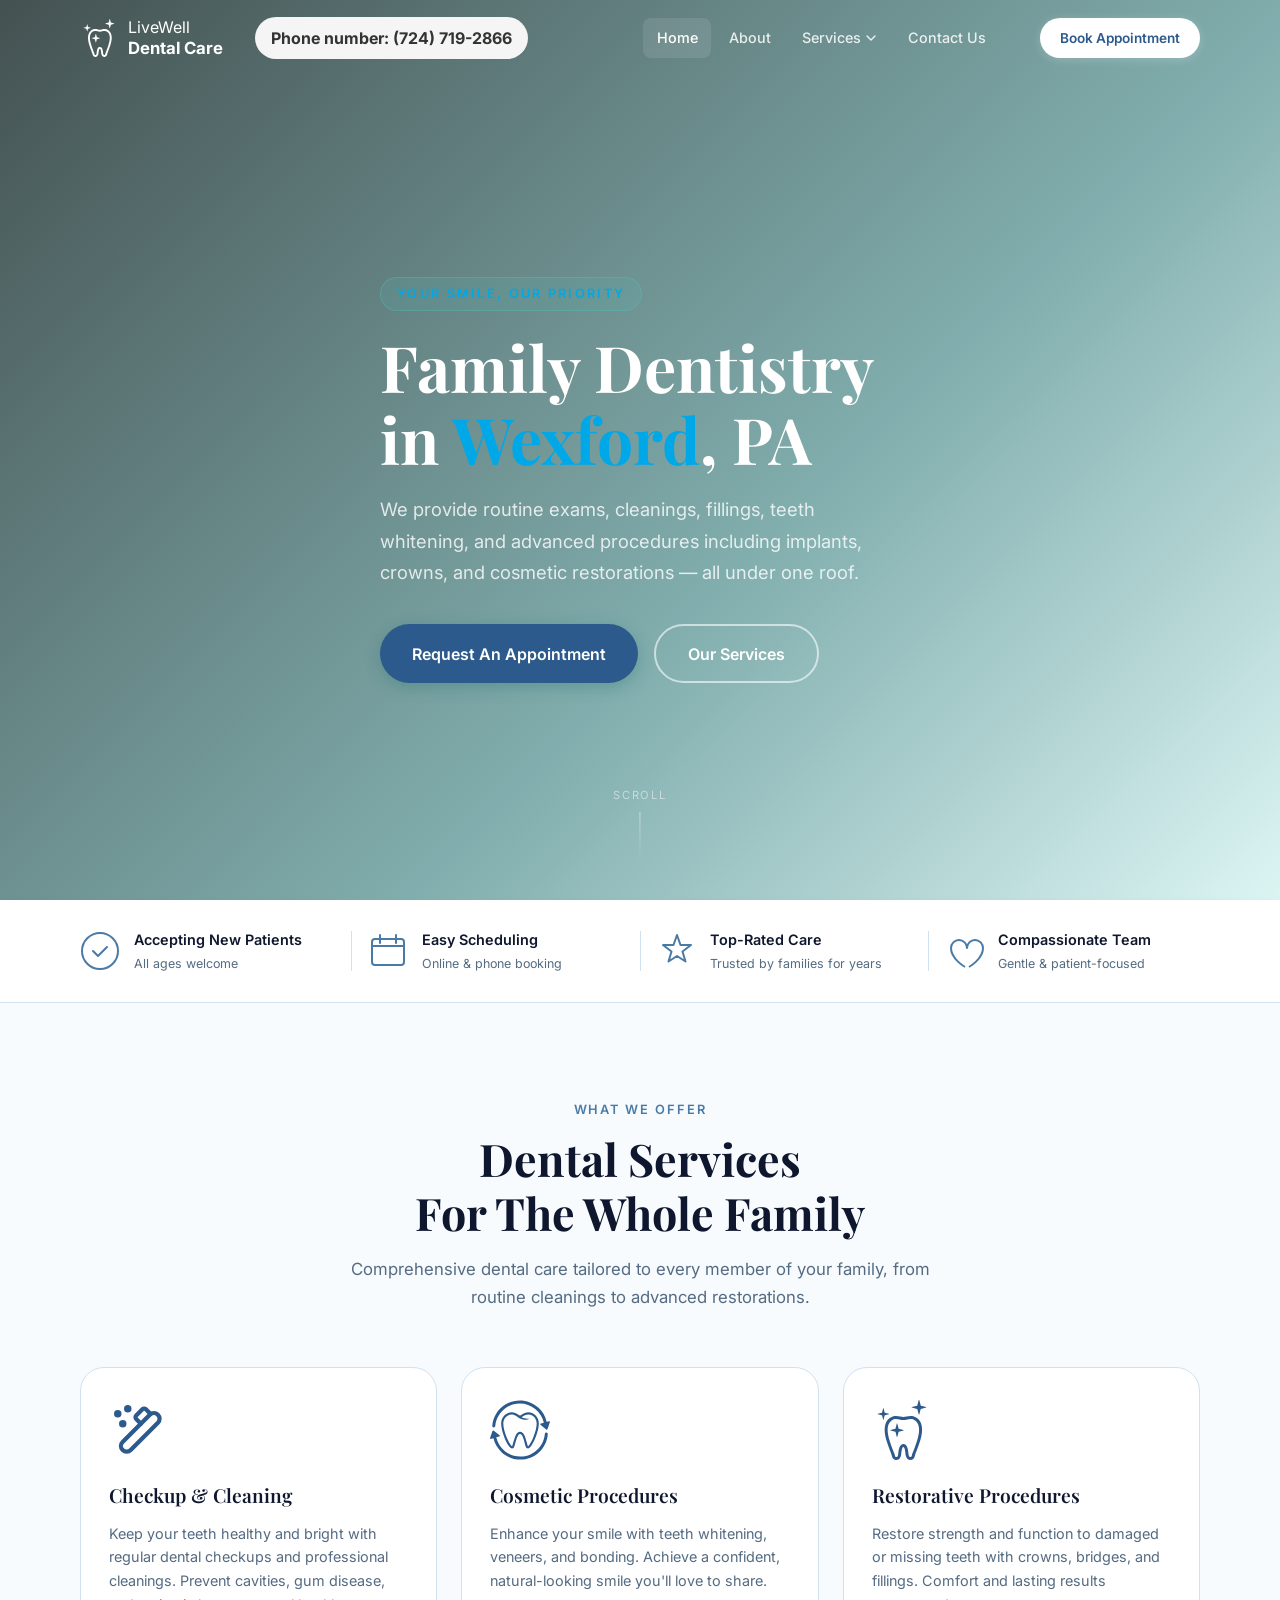
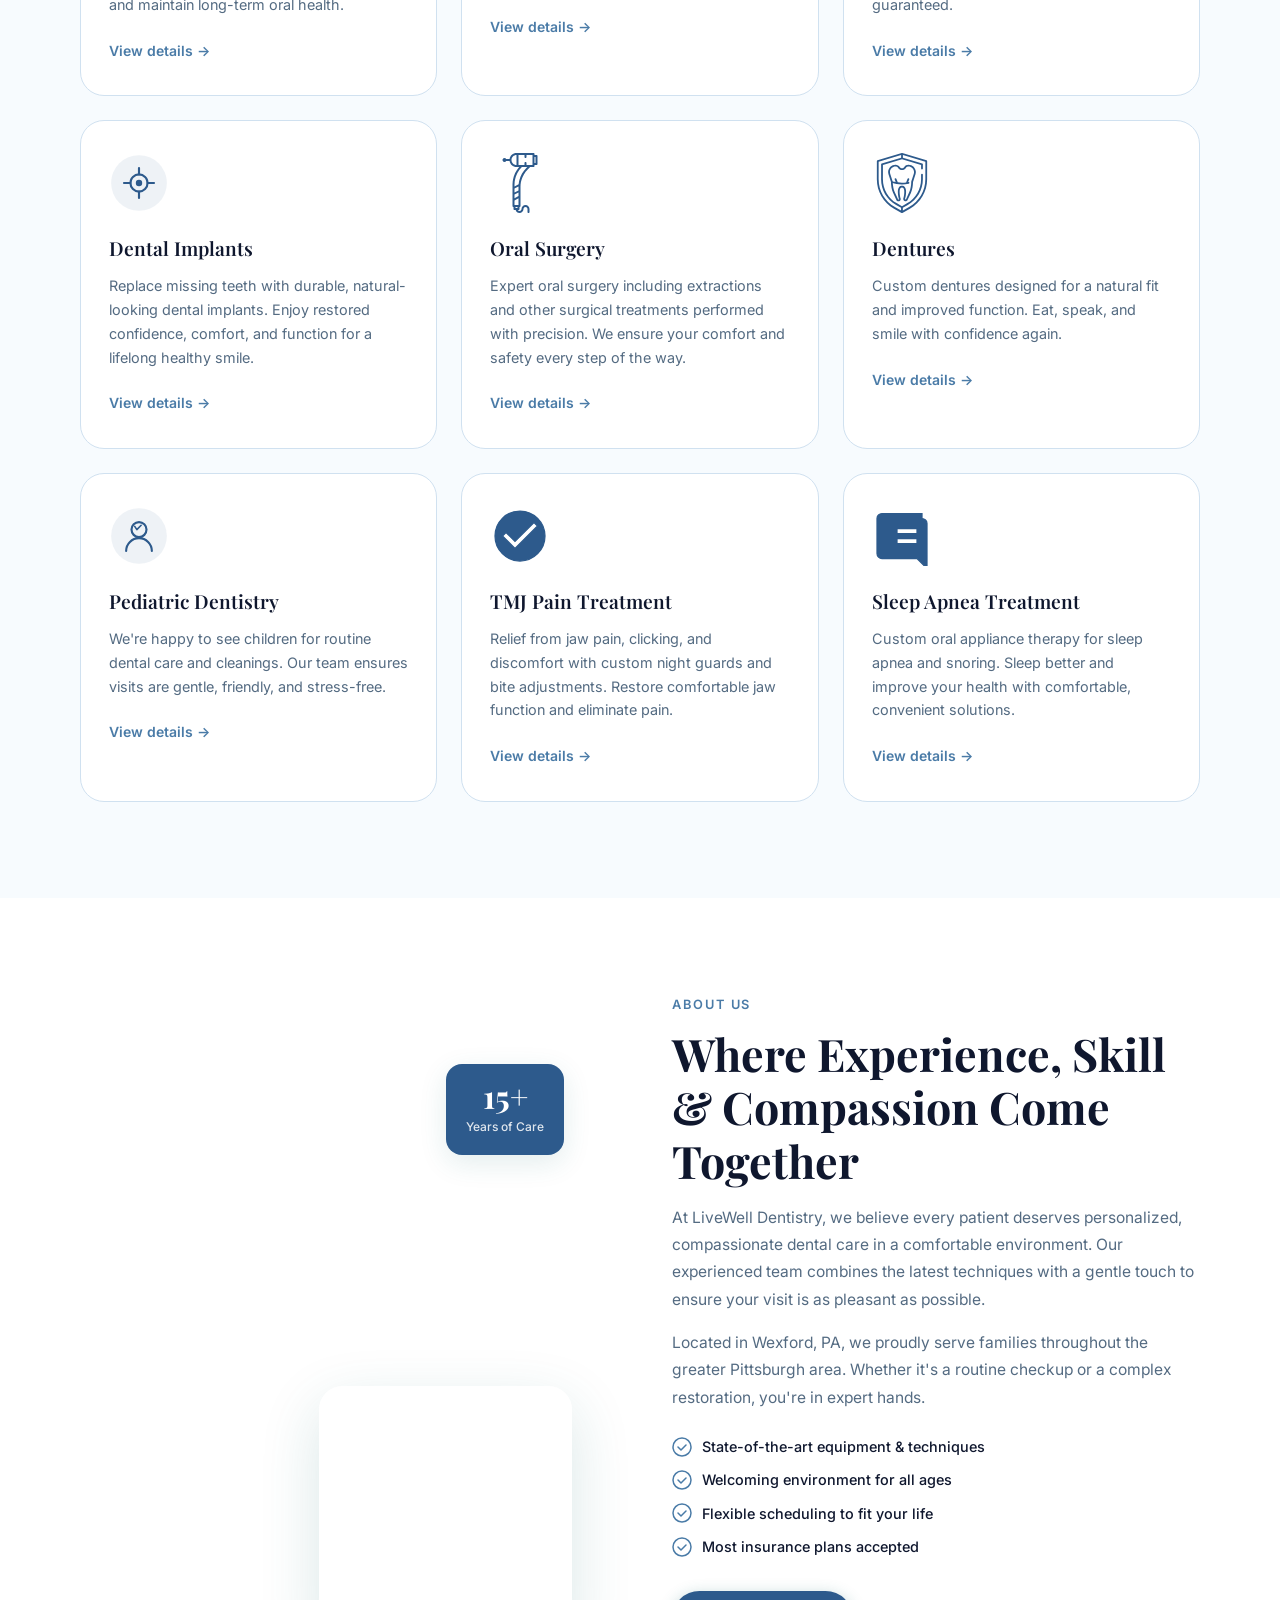
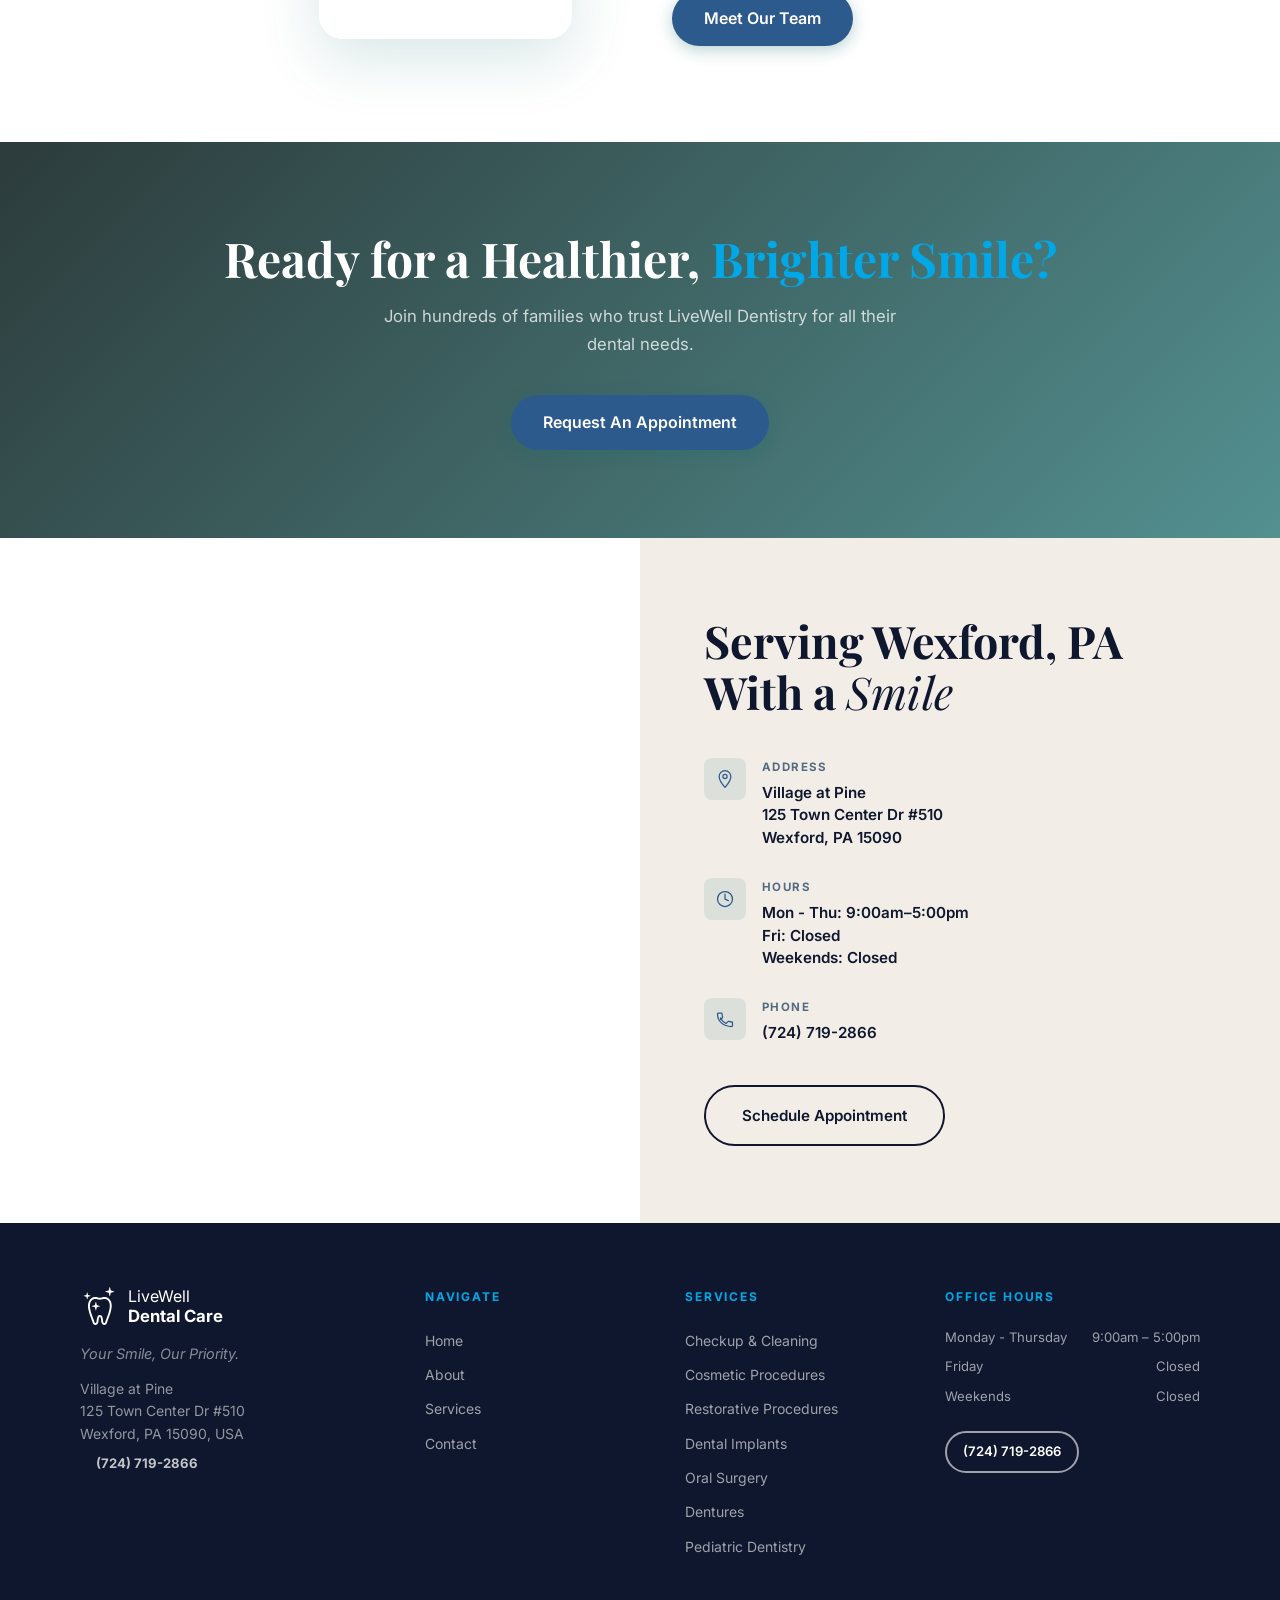
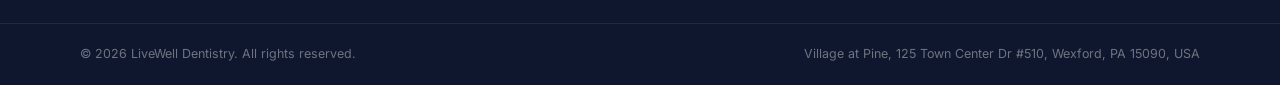
==== index.html @ 61b6f557 "scaffold" ====
<!DOCTYPE html>
<html lang="en">
<head>
  <meta charset="UTF-8" />
  <meta name="viewport" content="width=device-width, initial-scale=1.0" />
  <title>LiveWell Dentistry | Family Dentistry in Wexford, PA</title>
  <meta name="description" content="LiveWell Dentistry offers family dentistry in Wexford, PA. Routine exams, cosmetic, restorative, implants, oral surgery and more." />
  <link rel="preconnect" href="https://fonts.googleapis.com" />
  <link rel="preconnect" href="https://fonts.gstatic.com" crossorigin />
  <link href="https://fonts.googleapis.com/css2?family=Playfair+Display:wght@400;600;700&family=Inter:wght@300;400;500;600&display=swap" rel="stylesheet" />
  <link rel="stylesheet" href="styles.css" />
</head>
<body>

  <!-- ========== HEADER ========== -->
  <header class="header" id="header">
    <div class="container header__inner">
      <a href="#home" class="logo">
        <svg class="logo__icon" viewBox="0 0 512 512" xmlns="http://www.w3.org/2000/svg" aria-hidden="true">
          <g fill="currentColor">
            <path d="M386.504,156.575c-19.34-15.092-38.896-20.3-56.195-20.19c-13.232,0.017-25.064,2.706-35.536,5.081 c-10.48,2.436-19.632,4.481-27.221,4.448c-7.575,0.034-16.723-2.012-27.207-4.448c-10.472-2.376-22.304-5.064-35.532-5.081 c-17.303-0.11-36.86,5.09-56.199,20.198c-14.36,11.067-24.785,25.576-31.35,42.148c-6.591,16.588-9.483,35.188-9.491,55.193 c0.016,30.64,6.764,64.722,18.486,100.909c12.104,37.336,22.477,64.789,30.15,84.751c3.826,9.968,6.975,18.068,9.284,24.468 c2.312,6.358,3.75,11.11,4.228,13.756c1.886,10.23,6.612,18.93,13.354,24.966c6.718,6.037,15.329,9.241,23.94,9.225 c8.895,0.008,17.747-3.365,24.815-9.58c7.098-6.214,12.362-15.185,14.898-26.041c0.74-3.187,1.21-6.536,1.679-10.306 c0.802-6.561,1.513-14.323,2.528-22.304c1.484-11.93,3.86-24.409,7.398-32.45c1.712-4.034,3.669-6.781,5.132-8.049 c1.544-1.268,2.08-1.471,3.889-1.573c1.421,0.042,1.987,0.254,2.943,0.828c1.603,0.931,4.35,4.254,6.59,9.968 c3.45,8.464,5.682,21.095,7.111,32.983c0.736,5.952,1.311,11.752,1.886,16.96c0.604,5.25,1.15,9.782,2.109,13.942 c2.541,10.856,7.788,19.827,14.89,26.041c7.068,6.232,15.933,9.588,24.824,9.58c8.611,0.016,17.222-3.188,23.94-9.233 c6.747-6.028,11.46-14.728,13.355-24.958c0.481-2.647,1.918-7.398,4.227-13.756c6.954-19.294,21.298-53.274,39.433-109.219 c11.727-36.179,18.47-70.269,18.478-100.909c0-19.996-2.892-38.605-9.482-55.193C411.281,182.159,400.856,167.643,386.504,156.575z M384.598,346.97c-11.925,36.77-22.08,63.648-29.698,83.475c-3.813,9.925-6.984,18.076-9.465,24.941 c-2.474,6.899-4.292,12.437-5.298,17.722c-1.065,5.546-3.191,8.742-5.318,10.661c-2.156,1.919-4.456,2.698-6.916,2.732 c-2.541-0.018-5.302-0.905-8.003-3.247c-2.672-2.359-5.351-6.291-6.878-12.716c-0.342-1.437-0.786-4.194-1.197-7.567 c-0.727-5.952-1.458-13.908-2.54-22.43c-1.687-12.852-3.996-26.972-9.271-39.332c-2.693-6.172-6.181-12.091-11.528-16.927 c-5.259-4.844-12.886-8.184-20.935-8.083c-6.092-0.034-12.052,1.81-16.791,4.913c-8.357,5.53-13.012,13.604-16.394,21.873 c-4.98,12.513-7.165,26.674-8.754,39.374c-0.786,6.333-1.37,12.268-1.927,17.24c-0.546,4.938-1.12,9.03-1.59,10.941 c-1.522,6.426-4.207,10.348-6.879,12.699c-2.713,2.359-5.461,3.246-8.002,3.246c-2.468-0.016-4.76-0.811-6.916-2.714 c-2.126-1.919-4.253-5.115-5.318-10.652c-1.006-5.294-2.824-10.831-5.297-17.73c-7.407-20.495-21.26-53.206-39.163-108.416 c-11.174-34.42-17.256-66.194-17.236-93.046c-0.012-17.544,2.566-32.94,7.682-45.767c5.136-12.842,12.657-23.192,23.242-31.392 c15.481-11.837,27.948-14.762,40.605-14.872c9.664-0.009,19.514,2.054,29.841,4.439c10.328,2.333,21.108,5.039,32.898,5.081 c11.796-0.042,22.575-2.748,32.902-5.081c10.336-2.384,20.186-4.448,29.854-4.439c12.644,0.11,25.107,3.044,40.6,14.872 c10.586,8.2,18.106,18.541,23.243,31.392c5.115,12.826,7.685,28.222,7.685,45.767C401.855,280.785,395.771,312.567,384.598,346.97z"/>
            <path d="M461.165,59.632l-43.593-11.55c-1.141-0.254-2.072-1.167-2.317-2.317L403.757,2.173 C403.452,0.905,402.328,0,401.018,0c-1.311,0-2.436,0.905-2.74,2.173l-11.49,43.592c-0.262,1.15-1.184,2.063-2.325,2.317 l-43.593,11.55c-1.276,0.254-2.181,1.386-2.181,2.697c0,1.311,0.905,2.443,2.181,2.688l43.593,11.558 c1.141,0.237,2.062,1.167,2.325,2.317l11.49,43.585c0.304,1.276,1.429,2.181,2.74,2.181c1.31,0,2.434-0.905,2.739-2.181 l11.498-43.585c0.245-1.15,1.176-2.08,2.317-2.317l43.593-11.558c1.277-0.245,2.182-1.378,2.182-2.688 C463.346,61.018,462.442,59.886,461.165,59.632z"/>
            <path d="M268.72,255.75l-39.809-10.551c-1.044-0.228-1.89-1.066-2.114-2.114l-10.501-39.805 c-0.279-1.158-1.306-1.987-2.502-1.987c-1.197,0-2.224,0.829-2.503,1.987l-10.492,39.805c-0.236,1.048-1.078,1.886-2.122,2.114 l-39.81,10.551c-1.166,0.229-1.99,1.268-1.99,2.461c0,1.201,0.824,2.232,1.99,2.46l39.81,10.551 c1.044,0.22,1.886,1.066,2.122,2.114l10.492,39.805c0.279,1.167,1.306,1.987,2.503,1.987c1.196,0,2.223-0.82,2.502-1.987 l10.501-39.805c0.224-1.048,1.07-1.894,2.114-2.114l39.809-10.551c1.167-0.228,1.991-1.26,1.991-2.46 C270.711,257.018,269.887,255.979,268.72,255.75z"/>
            <path d="M109.731,130.72l33.756-8.945c0.989-0.195,1.686-1.065,1.686-2.088c0-1.006-0.698-1.894-1.686-2.088 l-33.756-8.945c-0.883-0.195-1.602-0.905-1.792-1.792l-8.903-33.752c-0.236-0.981-1.107-1.682-2.122-1.682 c-1.014,0-1.886,0.701-2.122,1.682l-8.895,33.752c-0.203,0.888-0.917,1.598-1.801,1.792l-33.756,8.945 c-0.99,0.194-1.686,1.082-1.686,2.088c0,1.024,0.697,1.894,1.686,2.088l33.756,8.945c0.884,0.186,1.598,0.905,1.801,1.792 l8.895,33.752c0.236,0.989,1.108,1.682,2.122,1.682c1.015,0,1.886-0.694,2.122-1.682l8.903-33.752 C108.129,131.625,108.848,130.906,109.731,130.72z"/>
          </g>
        </svg>
        <span class="logo__text">LiveWell <strong>Dental Care</strong></span>
      </a>
      <!-- phone number with a baxckground that changes depending on where u are in the scroll(header vs the rest of the body)-->
      <a href="tel:+17247192866" class="header__phone" style="display: flex; align-items: center; justify-content: center; background-color: #f5f5f5; padding: 0.5rem 1rem; border-radius: 4rem; text-decoration: none; color: #333; font-weight: bold; transition: background-color 0.3s ease;">
        <span class="header__phone-text">Phone number: (724) <wbr />719-2866</span>
      </a>
      <nav class="nav" id="nav" aria-label="Main navigation">
        <ul class="nav__list">
          <li><a href="#home" class="nav__link active">Home</a></li>
          <li><a href="#about" class="nav__link">About</a></li>
          <li class="nav__item--dropdown">
            <a href="#services" class="nav__link">Services
              <svg width="12" height="12" viewBox="0 0 12 12" fill="none" aria-hidden="true"><path d="M2 4l4 4 4-4" stroke="currentColor" stroke-width="1.5" stroke-linecap="round" stroke-linejoin="round"/></svg>
            </a>
            <ul class="nav__dropdown">
              <li><a href="./services/checkup-and-cleaning.html">Checkup &amp; Cleaning</a></li>
              <li><a href="./services/cosmetic-dentistry.html">Cosmetic Procedures</a></li>
              <li><a href="./services/restorative-dentistry.html">Restorative Procedures</a></li>
              <li><a href="./services/dental-implants.html">Dental Implants</a></li>
              <li><a href="./services/oral-surgery.html">Oral Surgery</a></li>
              <li><a href="./services/dentures.html">Dentures</a></li>
              <li><a href="./services/pediatric-dentistry.html">Pediatric Dentistry</a></li>
              <li><a href="./services/tmj-pain.html">TMJ Pain</a></li>
              <li><a href="./services/sleep-apnea.html">Sleep Apnea</a></li>
            </ul>
          </li>
          <li><a href="#contact" class="nav__link">Contact Us</a></li>
        </ul>
      </nav>

      <a href="https://appt.link/livewell-dental-care/livewell-dental-care" target="_blank" rel="noopener noreferrer" class="btn btn--primary btn--sm header__cta">Book Appointment</a>

      <button class="hamburger" id="hamburger" aria-label="Toggle menu" aria-expanded="false">
        <span></span><span></span><span></span>
      </button>
    </div>
  </header>

  <!-- ========== HERO ========== -->
  <section class="hero" id="home">
    <div class="hero__bg"></div>
    <div class="hero__overlay"></div>
    <div class="container hero__content">
      <p class="hero__eyebrow reveal" data-delay="0">Your Smile, Our Priority</p>
      <h1 class="hero__heading reveal" data-delay="100">
        Family Dentistry<br />in <span class="text-accent">Wexford</span>, PA
      </h1>
      <p class="hero__subtext reveal" data-delay="200">
        We provide routine exams, cleanings, fillings, teeth whitening, and advanced
        procedures including implants, crowns, and cosmetic restorations — all under one roof.
      </p>
      <div class="hero__actions reveal" data-delay="300">
        <a href="https://appt.link/livewell-dental-care/livewell-dental-care" target="_blank" rel="noopener noreferrer" class="btn btn--primary btn--lg">Request An Appointment</a>
        <a href="#services" class="btn btn--outline-light btn--lg">Our Services</a>
      </div>
    </div>
    <div class="hero__scroll">
      <span>Scroll</span>
      <div class="hero__scroll-line"></div>
    </div>
  </section>

  <!-- ========== TRUST BAR ========== -->
  <section class="trust-bar">
    <div class="container trust-bar__inner">
      <div class="trust-bar__item reveal">
        <svg class="trust-bar__icon" viewBox="0 0 40 40" fill="none" aria-hidden="true">
          <circle cx="20" cy="20" r="18" stroke="currentColor" stroke-width="2"/>
          <path d="M13 20l5 5 9-9" stroke="currentColor" stroke-width="2" stroke-linecap="round" stroke-linejoin="round"/>
        </svg>
        <div>
          <strong>Accepting New Patients</strong>
          <span>All ages welcome</span>
        </div>
      </div>
      <div class="trust-bar__divider"></div>
      <div class="trust-bar__item reveal" data-delay="100">
        <svg class="trust-bar__icon" viewBox="0 0 40 40" fill="none" aria-hidden="true">
          <rect x="4" y="8" width="32" height="26" rx="3" stroke="currentColor" stroke-width="2"/>
          <path d="M4 15h32" stroke="currentColor" stroke-width="2"/>
          <path d="M12 4v8M28 4v8" stroke="currentColor" stroke-width="2" stroke-linecap="round"/>
        </svg>
        <div>
          <strong>Easy Scheduling</strong>
          <span>Online &amp; phone booking</span>
        </div>
      </div>
      <div class="trust-bar__divider"></div>
      <div class="trust-bar__item reveal" data-delay="200">
        <svg class="trust-bar__icon" viewBox="0 0 40 40" fill="none" aria-hidden="true">
          <path d="M20 4l3.5 10H34l-8.5 6.5 3 10L20 25l-8.5 5.5 3-10L6 14h10.5z" stroke="currentColor" stroke-width="2" stroke-linejoin="round"/>
        </svg>
        <div>
          <strong>Top-Rated Care</strong>
          <span>Trusted by families for years</span>
        </div>
      </div>
      <div class="trust-bar__divider"></div>
      <div class="trust-bar__item reveal" data-delay="300">
        <svg class="trust-bar__icon" viewBox="0 0 40 40" fill="none" aria-hidden="true">
          <path d="M20 36S6 28 6 17a8 8 0 0116 0 8 8 0 0116 0c0 11-14 19-14 19" stroke="currentColor" stroke-width="2" stroke-linejoin="round"/>
        </svg>
        <div>
          <strong>Compassionate Team</strong>
          <span>Gentle &amp; patient-focused</span>
        </div>
      </div>
    </div>
  </section>

  <!-- ========== SERVICES ========== -->
  <section class="services" id="services">
    <div class="container">
      <div class="section-header reveal">
        <p class="section-eyebrow">What We Offer</p>
        <h2 class="section-title">Dental Services<br />For The Whole Family</h2>
        <p class="section-subtitle">Comprehensive dental care tailored to every member of your family, from routine cleanings to advanced restorations.</p>
      </div>

      <div class="services__grid">

        <div class="service-card reveal" data-delay="0">
          <div class="service-card__icon-wrap">
            <svg viewBox="0 0 24 24" fill="none" xmlns="http://www.w3.org/2000/svg" aria-hidden="true"><path d="M8.68379 20.0242L19.5603 9.14767C20.4538 8.25417 20.4538 6.80554 19.5603 5.91205C18.6668 5.01855 17.2182 5.01855 16.3247 5.91205L5.44817 16.7886C4.55468 17.6821 4.55468 19.1307 5.44817 20.0242C6.34166 20.9177 7.7903 20.9177 8.68379 20.0242Z" stroke="currentColor" stroke-width="1.7" stroke-linecap="round"></path> <path d="M16.6483 5.5885L14.7669 3.70711C14.3764 3.31658 13.7432 3.31658 13.3527 3.70711L10.8842 6.17564C10.4937 6.56616 10.4937 7.19933 10.8842 7.58985L12.7656 9.47124" stroke="currentColor" stroke-width="1.7" stroke-linecap="round"></path> <circle cx="3.5" cy="5.5" r="1.5" fill="currentColor"></circle> <circle cx="5.5" cy="9.5" r="1.5" fill="currentColor"></circle> <circle cx="7.5" cy="3.5" r="1.5" fill="currentColor"></circle> </svg>
          </div>
          <h3 class="service-card__title">Checkup &amp; Cleaning</h3>
          <p class="service-card__text">Keep your teeth healthy and bright with regular dental checkups and professional cleanings. Prevent cavities, gum disease, and maintain long-term oral health.</p>
          <a href="./services/checkup-and-cleaning.html" class="service-card__link">View details →</a>
        </div>

        <div class="service-card reveal" data-delay="80">
          <div class="service-card__icon-wrap">
            <svg fill="currentColor" version="1.1" xmlns="http://www.w3.org/2000/svg" viewBox="0 0 403.647 403.647" aria-hidden="true"><g> <g> <path d="M124.149,306.024c9.399,13.524,17.334,19.823,24.969,19.823c2.879,0,9.97-1.094,13.638-11.241 c3.023-8.362,5.729-17.91,8.592-28.019c6.969-24.6,16.515-58.291,29.998-58.291h0.957c5.804,0,11.184,5.359,16.446,16.385 c5.529,11.578,9.77,27.111,13.87,42.135c2.742,10.044,5.332,19.531,8.265,27.757c3.599,10.101,10.627,11.194,13.486,11.196 c7.606,0,15.537-6.395,24.954-20.122c7.482-10.905,15.357-25.708,22.777-42.808c16.646-38.359,26.584-77.285,26.584-104.125 c0-19.684-6.971-38.33-19.631-52.505c-13.352-14.946-31.728-23.178-51.744-23.178c-15.719,0-32.351,9.175-44.498,15.876 c-3.248,1.793-9.15,5.05-10.985,5.578c-1.851-0.534-7.712-3.777-10.94-5.564c-12.121-6.706-28.719-15.89-44.549-15.89 c-20.017,0-38.393,8.232-51.743,23.178c-12.661,14.175-19.634,32.822-19.634,52.505c0,27.63,9.888,66.849,26.451,104.91 C108.791,280.576,116.653,295.237,124.149,306.024z M146.338,97.6c9.202,0,21.379,4.246,32.571,11.358 c1.614,1.026,3.964,2.833,6.237,4.581c0.918,0.705,1.822,1.4,2.667,2.036c2.756,2.064,6.479,4.762,10.846,7.33 c2.31,1.365,4.414,2.576,6.778,3.579c9.515,4.04,19.603,6.087,29.981,6.087c10.612,0,15.996-1.187,18.013-1.667 c3.782-0.902,12.638-3.308,12.465-4.616c-0.153-1.155-9.903-0.581-13.196-0.866c-3.82-0.332-15.516-1.051-29.567-4.772 c-4.219-1.118-9.933-3.373-10.19-4.619c-0.195-0.941,3.885-3.556,6.989-5.46c10.873-6.671,25.408-12.97,37.378-12.97 c35.56,0,56.81,31.074,56.81,61.116c0,24.573-9.726,62.249-25.38,98.327c-6.959,16.034-14.567,30.37-21.427,40.365 c-6.63,9.663-10.519,13.98-12.212,13.458c-0.32-0.099-0.744-0.554-0.919-1.046c-2.734-7.67-4.826-17.008-7.51-26.84 c-4.271-15.641-8.686-31.812-14.777-44.574c-7.928-16.604-17.608-24.675-29.592-24.675h-0.957 c-11.576,0-21.045,8.008-28.948,24.481c-6.066,12.643-10.638,28.781-15.079,44.455c-2.786,9.836-4.879,19.043-7.72,26.902 c-0.203,0.561-0.771,1.307-1.126,1.421c-1.676,0.536-5.612-3.569-12.361-13.278c-6.862-9.875-14.441-24.045-21.342-39.899 c-15.569-35.777-25.241-73.748-25.241-99.097C89.528,128.673,110.778,97.6,146.338,97.6z"></path> <path d="M397.808,142.451c0,0-11.247,3.112-14.979,4.207c-1.688,0.495-1.813-0.472-1.813-0.472 c-8.279-36.051-26.914-68.029-54.498-93.572C292.13,20.772,247.367,3.236,200.473,3.236c-46.972,0-91.79,17.587-126.199,49.521 C40.052,84.518,19.179,127.55,15.5,173.929c-0.437,5.506,3.672,10.323,9.178,10.76c0.269,0.021,0.537,0.032,0.802,0.032 c5.164,0,9.542-3.973,9.958-9.209c6.774-85.388,79.267-152.275,165.036-152.275c77.828,0,144.605,54.257,161.324,128.329 c0,0,0.354,0.88-0.401,1.112c-5.027,1.548-20.255,5.688-20.255,5.688c-4.48,1.258-5.213,4.715-1.628,7.681l38.234,31.643 c3.586,2.966,7.76,1.794,9.275-2.605l16.172-46.92C404.712,143.764,402.288,141.194,397.808,142.451z"></path> <path d="M379.694,218.959c-5.513-0.44-10.322,3.672-10.76,9.178c-6.774,85.389-79.267,152.274-165.035,152.274 c-77.855,0-144.633-54.208-161.321-128.317c0,0-0.23-1.024,0.54-1.246c5.72-1.647,19.389-5.444,19.389-5.444 c4.481-1.258,5.213-4.715,1.628-7.683L25.9,206.08c-3.585-2.967-7.758-1.795-9.275,2.604l-16.173,46.92 c-1.517,4.397,0.909,6.969,5.388,5.711c0,0,10.842-3.06,16.504-4.634c0.689-0.192,0.99,1.078,0.99,1.078 c8.269,36.082,26.917,67.713,54.521,93.274c34.388,31.841,79.15,49.377,126.043,49.377c46.972,0,91.79-17.586,126.198-49.52 c34.223-31.761,55.095-74.793,58.773-121.173C389.309,224.213,385.199,219.396,379.694,218.959z"></path> </g> </g></svg>
          </div>
          <h3 class="service-card__title">Cosmetic Procedures</h3>
          <p class="service-card__text">Enhance your smile with teeth whitening, veneers, and bonding. Achieve a confident, natural-looking smile you'll love to share.</p>
          <a href="./services/cosmetic-dentistry.html" class="service-card__link">View details →</a>
        </div>

        <div class="service-card reveal" data-delay="160">
          <div class="service-card__icon-wrap">
            <svg version="1.1" xmlns="http://www.w3.org/2000/svg" viewBox="0 0 512 512" aria-hidden="true" style="fill: currentColor;"><g> <path d="M386.504,156.575c-19.34-15.092-38.896-20.3-56.195-20.19c-13.232,0.017-25.064,2.706-35.536,5.081 c-10.48,2.436-19.632,4.481-27.221,4.448c-7.575,0.034-16.723-2.012-27.207-4.448c-10.472-2.376-22.304-5.064-35.532-5.081 c-17.303-0.11-36.86,5.09-56.199,20.198c-14.36,11.067-24.785,25.576-31.35,42.148c-6.591,16.588-9.483,35.188-9.491,55.193 c0.016,30.64,6.764,64.722,18.486,100.909c12.104,37.336,22.477,64.789,30.15,84.751c3.826,9.968,6.975,18.068,9.284,24.468 c2.312,6.358,3.75,11.11,4.228,13.756c1.886,10.23,6.612,18.93,13.354,24.966c6.718,6.037,15.329,9.241,23.94,9.225 c8.895,0.008,17.747-3.365,24.815-9.58c7.098-6.214,12.362-15.185,14.898-26.041c0.74-3.187,1.21-6.536,1.679-10.306 c0.802-6.561,1.513-14.323,2.528-22.304c1.484-11.93,3.86-24.409,7.398-32.45c1.712-4.034,3.669-6.781,5.132-8.049 c1.544-1.268,2.08-1.471,3.889-1.573c1.421,0.042,1.987,0.254,2.943,0.828c1.603,0.931,4.35,4.254,6.59,9.968 c3.45,8.464,5.682,21.095,7.111,32.983c0.736,5.952,1.311,11.752,1.886,16.96c0.604,5.25,1.15,9.782,2.109,13.942 c2.541,10.856,7.788,19.827,14.89,26.041c7.068,6.232,15.933,9.588,24.824,9.58c8.611,0.016,17.222-3.188,23.94-9.233 c6.747-6.028,11.46-14.728,13.355-24.958c0.481-2.647,1.918-7.398,4.227-13.756c6.954-19.294,21.298-53.274,39.433-109.219 c11.727-36.179,18.47-70.269,18.478-100.909c0-19.996-2.892-38.605-9.482-55.193C411.281,182.159,400.856,167.643,386.504,156.575z M384.598,346.97c-11.925,36.77-22.08,63.648-29.698,83.475c-3.813,9.925-6.984,18.076-9.465,24.941 c-2.474,6.899-4.292,12.437-5.298,17.722c-1.065,5.546-3.191,8.742-5.318,10.661c-2.156,1.919-4.456,2.698-6.916,2.732 c-2.541-0.018-5.302-0.905-8.003-3.247c-2.672-2.359-5.351-6.291-6.878-12.716c-0.342-1.437-0.786-4.194-1.197-7.567 c-0.727-5.952-1.458-13.908-2.54-22.43c-1.687-12.852-3.996-26.972-9.271-39.332c-2.693-6.172-6.181-12.091-11.528-16.927 c-5.259-4.844-12.886-8.184-20.935-8.083c-6.092-0.034-12.052,1.81-16.791,4.913c-8.357,5.53-13.012,13.604-16.394,21.873 c-4.98,12.513-7.165,26.674-8.754,39.374c-0.786,6.333-1.37,12.268-1.927,17.24c-0.546,4.938-1.12,9.03-1.59,10.941 c-1.522,6.426-4.207,10.348-6.879,12.699c-2.713,2.359-5.461,3.246-8.002,3.246c-2.468-0.016-4.76-0.811-6.916-2.714 c-2.126-1.919-4.253-5.115-5.318-10.652c-1.006-5.294-2.824-10.831-5.297-17.73c-7.407-20.495-21.26-53.206-39.163-108.416 c-11.174-34.42-17.256-66.194-17.236-93.046c-0.012-17.544,2.566-32.94,7.682-45.767c5.136-12.842,12.657-23.192,23.242-31.392 c15.481-11.837,27.948-14.762,40.605-14.872c9.664-0.009,19.514,2.054,29.841,4.439c10.328,2.333,21.108,5.039,32.898,5.081 c11.796-0.042,22.575-2.748,32.902-5.081c10.336-2.384,20.186-4.448,29.854-4.439c12.644,0.11,25.107,3.044,40.6,14.872 c10.586,8.2,18.106,18.541,23.243,31.392c5.115,12.826,7.685,28.222,7.685,45.767C401.855,280.785,395.771,312.567,384.598,346.97z "></path> <path d="M461.165,59.632l-43.593-11.55c-1.141-0.254-2.072-1.167-2.317-2.317L403.757,2.173 C403.452,0.905,402.328,0,401.018,0c-1.311,0-2.436,0.905-2.74,2.173l-11.49,43.592c-0.262,1.15-1.184,2.063-2.325,2.317 l-43.593,11.55c-1.276,0.254-2.181,1.386-2.181,2.697c0,1.311,0.905,2.443,2.181,2.688l43.593,11.558 c1.141,0.237,2.062,1.167,2.325,2.317l11.49,43.585c0.304,1.276,1.429,2.181,2.74,2.181c1.31,0,2.434-0.905,2.739-2.181 l11.498-43.585c0.245-1.15,1.176-2.08,2.317-2.317l43.593-11.558c1.277-0.245,2.182-1.378,2.182-2.688 C463.346,61.018,462.442,59.886,461.165,59.632z"></path> <path d="M268.72,255.75l-39.809-10.551c-1.044-0.228-1.89-1.066-2.114-2.114l-10.501-39.805 c-0.279-1.158-1.306-1.987-2.502-1.987c-1.197,0-2.224,0.829-2.503,1.987l-10.492,39.805c-0.236,1.048-1.078,1.886-2.122,2.114 l-39.81,10.551c-1.166,0.229-1.99,1.268-1.99,2.461c0,1.201,0.824,2.232,1.99,2.46l39.81,10.551 c1.044,0.22,1.886,1.066,2.122,2.114l10.492,39.805c0.279,1.167,1.306,1.987,2.503,1.987c1.196,0,2.223-0.82,2.502-1.987 l10.501-39.805c0.224-1.048,1.07-1.894,2.114-2.114l39.809-10.551c1.167-0.228,1.991-1.26,1.991-2.46 C270.711,257.018,269.887,255.979,268.72,255.75z"></path> <path d="M109.731,130.72l33.756-8.945c0.989-0.195,1.686-1.065,1.686-2.088c0-1.006-0.698-1.894-1.686-2.088 l-33.756-8.945c-0.883-0.195-1.602-0.905-1.792-1.792l-8.903-33.752c-0.236-0.981-1.107-1.682-2.122-1.682 c-1.014,0-1.886,0.701-2.122,1.682l-8.895,33.752c-0.203,0.888-0.917,1.598-1.801,1.792l-33.756,8.945 c-0.99,0.194-1.686,1.082-1.686,2.088c0,1.024,0.697,1.894,1.686,2.088l33.756,8.945c0.884,0.186,1.598,0.905,1.801,1.792 l8.895,33.752c0.236,0.989,1.108,1.682,2.122,1.682c1.015,0,1.886-0.694,2.122-1.682l8.903-33.752 C108.129,131.625,108.848,130.906,109.731,130.72z"></path> </g></svg>
          </div>
          <h3 class="service-card__title">Restorative Procedures</h3>
          <p class="service-card__text">Restore strength and function to damaged or missing teeth with crowns, bridges, and fillings. Comfort and lasting results guaranteed.</p>
          <a href="./services/restorative-dentistry.html" class="service-card__link">View details →</a>
        </div>

        <div class="service-card reveal" data-delay="240">
          <div class="service-card__icon-wrap">
            <svg viewBox="0 0 56 56" fill="none" xmlns="http://www.w3.org/2000/svg" aria-hidden="true">
              <circle cx="28" cy="28" r="26" fill="currentColor" opacity="0.08"/>
              <path d="M28 14v6M28 36v6M14 28h6M36 28h6" stroke="currentColor" stroke-width="2" stroke-linecap="round"/>
              <circle cx="28" cy="28" r="8" stroke="currentColor" stroke-width="2"/>
              <circle cx="28" cy="28" r="3" fill="currentColor"/>
            </svg>
          </div>
          <h3 class="service-card__title">Dental Implants</h3>
          <p class="service-card__text">Replace missing teeth with durable, natural-looking dental implants. Enjoy restored confidence, comfort, and function for a lifelong healthy smile.</p>
          <a href="./services/dental-implants.html" class="service-card__link">View details →</a>
        </div>

        <div class="service-card reveal" data-delay="0">
          <div class="service-card__icon-wrap">
            <svg fill="currentColor" version="1.1" xmlns="http://www.w3.org/2000/svg" viewBox="0 0 60 60" aria-hidden="true"><path d="M46.5,2h-2V1c0-0.552-0.447-1-1-1h-17c-3.519,0-6.432,2.613-6.92,6h-3.358c-0.347-0.595-0.985-1-1.722-1 c-1.103,0-2,0.897-2,2s0.897,2,2,2c0.737,0,1.375-0.405,1.722-1h3.358c0.488,3.387,3.401,6,6.92,6h2.646 C24.905,18.811,22.5,25.113,22.5,31.605V53c0,0.552,0.447,1,1,1v2c0,0.552,0.447,1,1,1h1.142c0.447,1.72,1.999,3,3.858,3 c2.206,0,4-1.794,4-4c0-1.103,0.897-2,2-2s2,0.897,2,2v3c0,0.552,0.447,1,1,1s1-0.448,1-1v-3c0-2.206-1.794-4-4-4s-4,1.794-4,4 c0,1.103-0.897,2-2,2c-0.737,0-1.375-0.405-1.722-1H28.5c0.553,0,1-0.448,1-1v-2c0.553,0,1-0.448,1-1V33.87 c0-6.586,2.564-12.777,7.222-17.434L40.156,14H43.5c0.553,0,1-0.448,1-1v-1h2c0.553,0,1-0.448,1-1V3C47.5,2.448,47.053,2,46.5,2z M21.5,7c0-2.757,2.243-5,5-5v10C23.743,12,21.5,9.757,21.5,7z M28.5,52h-4v-4.426l4-2.337V52z M28.5,42.921l-4,2.337v-3.639l4-2 V42.921z M28.5,33.87v3.512l-4,2v-3.764l4.006-2.003C28.505,33.7,28.5,33.784,28.5,33.87z M27.5,55h-2v-1h2V55z M36.308,15.021 c-4.429,4.429-7.106,10.142-7.686,16.299L24.5,33.382v-1.777c0-6.619,2.693-13.028,7.394-17.605h5.435L36.308,15.021z M42.5,12 h-2.758H36.5v-2c0-0.552-0.447-1-1-1s-1,0.448-1,1v2h-3h-3V2h6v2c0,0.552,0.447,1,1,1s1-0.448,1-1V2h6v1v8V12z M45.5,10h-1V4h1V10z"></path></svg>
          </div>
          <h3 class="service-card__title">Oral Surgery</h3>
          <p class="service-card__text">Expert oral surgery including extractions and other surgical treatments performed with precision. We ensure your comfort and safety every step of the way.</p>
          <a href="./services/oral-surgery.html" class="service-card__link">View details →</a>
        </div>

        <div class="service-card reveal" data-delay="80">
          <div class="service-card__icon-wrap">
            <svg fill="currentColor" version="1.1" xmlns="http://www.w3.org/2000/svg" viewBox="0 0 432.836 432.836" aria-hidden="true"><path d="M393.277,52.929L218.486,0.301c-0.016-0.005-0.031-0.009-0.047-0.014l-0.036-0.011c-0.014-0.004-0.03-0.006-0.044-0.01 c-0.252-0.074-0.512-0.13-0.776-0.173c-0.067-0.011-0.133-0.022-0.199-0.031c-0.277-0.036-0.557-0.062-0.843-0.062 c-0.002,0-0.005,0-0.007,0c-0.001,0-0.003,0-0.004,0c-0.287,0-0.567,0.025-0.844,0.061c-0.067,0.009-0.133,0.02-0.199,0.03 c-0.263,0.043-0.522,0.098-0.774,0.171c-0.015,0.004-0.03,0.006-0.045,0.01l-0.038,0.011c-0.017,0.005-0.034,0.01-0.051,0.015 L39.693,52.586c-2.75,0.822-4.635,3.351-4.638,6.221l-0.122,129.724c-0.083,87.902,47.372,169.431,123.846,212.772l54.148,30.688 c0.011,0.006,0.022,0.01,0.033,0.016c0.228,0.128,0.464,0.242,0.707,0.342c0.035,0.014,0.07,0.025,0.105,0.039 c0.203,0.079,0.411,0.148,0.623,0.207c0.066,0.018,0.132,0.035,0.199,0.051c0.189,0.046,0.381,0.083,0.576,0.112 c0.065,0.01,0.13,0.022,0.195,0.03c0.25,0.03,0.503,0.049,0.761,0.049c0.002,0,0.004,0,0.006,0c0.258,0,0.512-0.019,0.762-0.048 c0.067-0.008,0.132-0.021,0.199-0.03c0.193-0.029,0.384-0.065,0.571-0.111c0.067-0.016,0.133-0.033,0.199-0.051 c0.211-0.058,0.417-0.126,0.618-0.204c0.036-0.014,0.072-0.025,0.108-0.04c0.243-0.099,0.478-0.212,0.704-0.339 c0.011-0.006,0.022-0.01,0.033-0.016l54.207-30.586c76.556-43.197,124.164-124.637,124.247-212.538l0.122-129.713 C397.906,56.289,396.025,53.757,393.277,52.929z M47.933,188.543L48.05,63.656l161.97-48.426l-0.017,18.53L70.419,75.493 c-2.75,0.822-4.635,3.351-4.638,6.221L65.681,188.56c-0.072,76.838,41.41,148.106,108.26,185.992l35.721,20.245l-0.019,20.39 l-44.454-25.194C92.784,348.958,47.854,271.768,47.933,188.543z M384.781,188.86c-0.079,83.224-45.154,160.331-117.636,201.229 l-44.502,25.11l0.019-20.39l35.761-20.178c66.92-37.761,108.537-108.95,108.609-185.787l0.031-33.03 c0.003-3.59-2.904-6.503-6.494-6.506c-0.002,0-0.004,0-0.006,0c-3.587,0-6.497,2.906-6.5,6.494l-0.031,33.03 c-0.068,72.16-39.151,139.016-101.998,174.478l-35.862,20.235l-35.821-20.302c-62.78-35.58-101.738-102.509-101.67-174.669 l0.096-102.01l137.714-41.174L354.128,86.83l-0.024,25.647c-0.004,3.59,2.904,6.503,6.494,6.506c0.002,0,0.004,0,0.006,0 c3.587,0,6.496-2.906,6.5-6.494l0.029-30.483c0.003-2.871-1.878-5.403-4.626-6.23L223.003,33.773l0.017-18.53l161.877,48.74 L384.781,188.86z M263.14,83.972c-0.063,0-0.127,0-0.19,0l-0.662,0.002c-11.939,0.041-22.942,6.292-29.432,16.72 c-3.557,5.715-9.688,9.125-16.406,9.125c-0.006,0-0.013,0-0.019,0c-6.726-0.006-12.859-3.429-16.407-9.156 c-6.47-10.441-17.461-16.712-29.394-16.776l-0.662-0.004c-0.098,0-0.191,0-0.289,0c-28.598,0-52.445,23.163-53.22,51.766 c-0.158,5.893,0.64,11.707,2.387,17.328l17.87,56.036c0.049,22.333,4.775,56.07,15.189,78.605l23.083,49.947 c2.359,6.717,8.548,11.247,15.529,11.317c0.059,0.001,0.116,0.001,0.174,0.001c4.388,0,8.516-1.695,11.639-4.784 c3.165-3.13,4.91-7.305,4.914-11.756c0.001-0.602-0.083-1.202-0.247-1.781c-4.477-15.784-13.513-60.16-1.729-75.736 c2.624-3.468,6.122-5.083,11.009-5.083c0.007,0,0.015,0,0.021,0c4.759,0.004,8.175,1.589,10.75,4.988 c11.729,15.48,2.828,59.822-1.592,75.601c-0.159,0.569-0.24,1.158-0.241,1.749c-0.008,8.563,6.797,16.097,15.17,16.794 c0.471,0.039,0.938,0.059,1.404,0.059c6.991,0,13.224-4.362,15.582-11.016l23.287-50.214c10.433-22.495,15.211-56.2,15.299-78.539 l17.991-56.048c1.742-5.572,2.551-11.385,2.403-17.278C315.633,107.199,291.778,83.972,263.14,83.972z M301.556,149.188 l-18.286,56.969c-0.207,0.647-0.313,1.37-0.311,2.05c0.053,20.902-4.335,52.983-14.093,74.025l-23.431,50.524 c-0.109,0.235-0.204,0.476-0.284,0.721c-0.514,1.576-2.028,2.574-3.688,2.441c-1.446-0.121-2.868-1.608-3.184-3.188 c2.765-10.202,16.072-63.479-0.865-85.845c-5.019-6.627-12.316-10.135-21.104-10.143c-0.011,0-0.021,0-0.031,0 c-8.92,0-16.313,3.543-21.383,10.246c-17.009,22.494-3.517,75.804-0.716,86.012c-0.133,0.7-0.474,1.343-0.992,1.855 c-0.68,0.672-1.6,1.017-2.539,1.027c-1.505-0.016-2.916-1.14-3.433-2.734c-0.079-0.247-0.174-0.489-0.283-0.725l-23.228-50.26 c-8.419-18.218-12.799-44.67-13.776-65.024c12.652,3.886,37.273,10.044,66.39,10.072c0.063,0,0.125,0,0.189,0 c15.837,0,32.321-1.859,48.993-5.527c3.506-0.771,5.723-4.239,4.952-7.745c-0.771-3.505-4.231-5.725-7.745-4.952 c-0.489,0.107-0.976,0.198-1.464,0.303l7.173-18.151c1.319-3.338-0.317-7.114-3.656-8.434c-3.338-1.32-7.113,0.317-8.434,3.656 L246.2,211.996c-10.088,1.465-20.025,2.217-29.69,2.217c-0.059,0-0.119,0-0.178,0c-10.921-0.01-21.236-0.964-30.442-2.334 l-10.057-25.592c-1.314-3.341-5.084-4.985-8.428-3.672c-3.341,1.313-4.984,5.086-3.672,8.427l7.104,18.077 c-10.552-2.299-18.447-4.791-22.403-6.146l-17.189-53.899c-1.309-4.21-1.91-8.609-1.79-13.073 c0.584-21.615,18.606-39.117,40.213-39.117c0.073,0,0.146,0,0.219,0.001l0.667,0.004c7.436,0.04,14.321,4.011,18.419,10.623 c5.933,9.575,16.192,15.298,27.446,15.309c0.011,0,0.02,0,0.03,0c11.24,0,21.498-5.702,27.443-15.257 c4.11-6.604,11.003-10.563,18.498-10.589l0.598-0.002c0.049,0,0.095,0,0.144,0c21.649,0,39.681,17.553,40.225,39.192 C303.469,140.628,302.858,145.026,301.556,149.188z"></path></svg>
          </div>
          <h3 class="service-card__title">Dentures</h3>
          <p class="service-card__text">Custom dentures designed for a natural fit and improved function. Eat, speak, and smile with confidence again.</p>
          <a href="./services/dentures.html" class="service-card__link">View details →</a>
        </div>

        <div class="service-card reveal" data-delay="160">
          <div class="service-card__icon-wrap">
            <svg viewBox="0 0 56 56" fill="none" xmlns="http://www.w3.org/2000/svg" aria-hidden="true">
              <circle cx="28" cy="28" r="26" fill="currentColor" opacity="0.08"/>
              <circle cx="28" cy="22" r="7" stroke="currentColor" stroke-width="2"/>
              <path d="M16 42c0-6.6 5.4-12 12-12s12 5.4 12 12" stroke="currentColor" stroke-width="2" stroke-linecap="round"/>
              <path d="M24 19l2 3 4-4" stroke="currentColor" stroke-width="1.5" stroke-linecap="round" stroke-linejoin="round"/>
            </svg>
          </div>
          <h3 class="service-card__title">Pediatric Dentistry</h3>
          <p class="service-card__text">We're happy to see children for routine dental care and cleanings. Our team ensures visits are gentle, friendly, and stress-free.</p>
          <a href="./services/pediatric-dentistry.html" class="service-card__link">View details →</a>
        </div>

        <div class="service-card reveal" data-delay="240">
          <div class="service-card__icon-wrap">
            <svg viewBox="0 0 24 24" fill="none" xmlns="http://www.w3.org/2000/svg" aria-hidden="true"><path d="M12 2C6.48 2 2 6.48 2 12s4.48 10 10 10 10-4.48 10-10S17.52 2 12 2zm-2 15l-5-5 1.41-1.41L10 14.17l7.59-7.59L19 8l-9 9z" stroke="currentColor" stroke-width="0.5" fill="currentColor"/></svg>
          </div>
          <h3 class="service-card__title">TMJ Pain Treatment</h3>
          <p class="service-card__text">Relief from jaw pain, clicking, and discomfort with custom night guards and bite adjustments. Restore comfortable jaw function and eliminate pain.</p>
          <a href="./services/tmj-pain.html" class="service-card__link">View details →</a>
        </div>

        <div class="service-card reveal" data-delay="0">
          <div class="service-card__icon-wrap">
            <svg viewBox="0 0 24 24" fill="none" xmlns="http://www.w3.org/2000/svg" aria-hidden="true"><path d="M20 3H4c-1.1 0-2 .9-2 2v14c0 1.1.9 2 2 2h14l4 4v-18c0-1.1-.9-2-2-2zm-2 12h-8v-2h8v2zm0-4h-8V9h8v2z" stroke="currentColor" stroke-width="0.5" fill="currentColor"/></svg>
          </div>
          <h3 class="service-card__title">Sleep Apnea Treatment</h3>
          <p class="service-card__text">Custom oral appliance therapy for sleep apnea and snoring. Sleep better and improve your health with comfortable, convenient solutions.</p>
          <a href="./services/sleep-apnea.html" class="service-card__link">View details →</a>
        </div>

      </div>
    </div>
  </section>

  <!-- ========== ABOUT ========== -->
  <section class="about" id="about">
    <div class="container about__inner">
      <div class="about__visual reveal">
        <div class="about__photo-block">
          <div class="about__photo about__photo--main"></div>
          <div class="about__photo about__photo--accent"></div>
          <div class="about__stat-badge">
            <strong>15+</strong>
            <span>Years of Care</span>
          </div>
        </div>
      </div>
      <div class="about__content reveal" data-delay="150">
        <p class="section-eyebrow">About Us</p>
        <h2 class="section-title">Where Experience, Skill &amp; Compassion Come Together</h2>
        <p class="about__text">At LiveWell Dentistry, we believe every patient deserves personalized, compassionate dental care in a comfortable environment. Our experienced team combines the latest techniques with a gentle touch to ensure your visit is as pleasant as possible.</p>
        <p class="about__text">Located in Wexford, PA, we proudly serve families throughout the greater Pittsburgh area. Whether it's a routine checkup or a complex restoration, you're in expert hands.</p>
        <ul class="about__list">
          <li>
            <svg viewBox="0 0 20 20" fill="none" aria-hidden="true"><circle cx="10" cy="10" r="9" stroke="currentColor" stroke-width="1.5"/><path d="M6 10l3 3 5-5" stroke="currentColor" stroke-width="1.5" stroke-linecap="round" stroke-linejoin="round"/></svg>
            State-of-the-art equipment &amp; techniques
          </li>
          <li>
            <svg viewBox="0 0 20 20" fill="none" aria-hidden="true"><circle cx="10" cy="10" r="9" stroke="currentColor" stroke-width="1.5"/><path d="M6 10l3 3 5-5" stroke="currentColor" stroke-width="1.5" stroke-linecap="round" stroke-linejoin="round"/></svg>
            Welcoming environment for all ages
          </li>
          <li>
            <svg viewBox="0 0 20 20" fill="none" aria-hidden="true"><circle cx="10" cy="10" r="9" stroke="currentColor" stroke-width="1.5"/><path d="M6 10l3 3 5-5" stroke="currentColor" stroke-width="1.5" stroke-linecap="round" stroke-linejoin="round"/></svg>
            Flexible scheduling to fit your life
          </li>
          <li>
            <svg viewBox="0 0 20 20" fill="none" aria-hidden="true"><circle cx="10" cy="10" r="9" stroke="currentColor" stroke-width="1.5"/><path d="M6 10l3 3 5-5" stroke="currentColor" stroke-width="1.5" stroke-linecap="round" stroke-linejoin="round"/></svg>
            Most insurance plans accepted
          </li>
        </ul>
        <a href="#contact" class="btn btn--primary btn--lg">Meet Our Team</a>
      </div>
    </div>
  </section>

  <!-- ========== CTA BANNER ========== -->
  <section class="cta-banner">
    <div class="cta-banner__bg"></div>
    <div class="cta-banner__overlay"></div>
    <div class="container cta-banner__inner reveal">
      <h2 class="cta-banner__title">Ready for a Healthier, <span class="text-accent">Brighter Smile?</span></h2>
      <p class="cta-banner__sub">Join hundreds of families who trust LiveWell Dentistry for all their dental needs.</p>
      <a href="https://appt.link/livewell-dental-care/livewell-dental-care" target="_blank" rel="noopener noreferrer" class="btn btn--primary btn--lg">Request An Appointment</a>
    </div>
  </section>

  <!-- ========== CONTACT ========== -->
  <section class="contact" id="contact">
    <div class="contact__split">

      <!-- Map -->
      <div class="contact__map">
        <iframe
          title="LiveWell Dentistry location"
          src="https://www.google.com/maps/embed?pb=!1m18!1m12!1m3!1d3039.4!2d-80.2868!3d40.6033!2m3!1f0!2f0!3f0!3m2!1i1024!2i768!4f13.1!3m3!1m2!1s0x8834a8f8f8f8f8f9%3A0x1234567890abcdef!2s125%20Town%20Center%20Dr%2C%20Wexford%2C%20PA%2015090!5e0!3m2!1sen!2sus!4v1700000000000"
          width="100%" height="100%" style="border:0;" allowfullscreen="" loading="lazy"
          referrerpolicy="no-referrer-when-downgrade">
        </iframe>
      </div>

      <!-- Info panel -->
      <div class="contact__panel reveal">
        <h2 class="contact__panel-heading">
          Serving Wexford,&nbsp;PA<br />
          With a <em>Smile</em>
        </h2>

        <ul class="contact__panel-details">
          <li>
            <div class="contact__panel-icon">
              <svg viewBox="0 0 24 24" fill="none" aria-hidden="true"><path d="M12 2C8.13 2 5 5.13 5 9c0 5.25 7 13 7 13s7-7.75 7-13c0-3.87-3.13-7-7-7zm0 9.5c-1.38 0-2.5-1.12-2.5-2.5s1.12-2.5 2.5-2.5 2.5 1.12 2.5 2.5-1.12 2.5-2.5 2.5z" stroke="currentColor" stroke-width="1.5" stroke-linejoin="round"/></svg>
            </div>
            <div>
              <span class="contact__panel-label">Address</span>
              <strong>Village at Pine<br />125 Town Center Dr #510<br />Wexford, PA 15090</strong>
            </div>
          </li>
          <li>
            <div class="contact__panel-icon">
              <svg viewBox="0 0 24 24" fill="none" aria-hidden="true"><circle cx="12" cy="12" r="9" stroke="currentColor" stroke-width="1.5"/><path d="M12 6v6l4 2" stroke="currentColor" stroke-width="1.5" stroke-linecap="round"/></svg>
            </div>
            <div>
              <span class="contact__panel-label">Hours</span>
              <strong>
                Mon - Thu: 9:00am–5:00pm<br />
                Fri: Closed<br />
                Weekends: Closed
              </strong>
            </div>
          </li>
          <li>
            <div class="contact__panel-icon">
              <svg viewBox="0 0 24 24" fill="none" aria-hidden="true"><path d="M6.62 10.79a15.05 15.05 0 006.59 6.59l2.2-2.2a1 1 0 011.01-.24c1.12.37 2.33.57 3.58.57a1 1 0 011 1V20a1 1 0 01-1 1C9.61 21 3 14.39 3 6a1 1 0 011-1h3.5a1 1 0 011 1c0 1.25.2 2.45.57 3.57a1 1 0 01-.25 1.01l-2.2 2.21z" stroke="currentColor" stroke-width="1.5" stroke-linejoin="round"/></svg>
            </div>
            <div>
              <span class="contact__panel-label">Phone</span>
              <strong><a href="tel:+17247192866">(724) 719-2866</a></strong>
            </div>
          </li>
        </ul>

        <a href="https://appt.link/livewell-dental-care/livewell-dental-care"
           target="_blank" rel="noopener noreferrer"
           class="contact__panel-btn">
          Schedule Appointment
        </a>
      </div>

    </div>
  </section>

  <!-- ========== FOOTER ========== -->
  <footer class="footer">
    <div class="container footer__inner">
      <div class="footer__col footer__col--brand">
        <a href="#home" class="logo logo--light">
          <svg class="logo__icon" viewBox="0 0 512 512" xmlns="http://www.w3.org/2000/svg" aria-hidden="true">
          <g fill="currentColor">
            <path d="M386.504,156.575c-19.34-15.092-38.896-20.3-56.195-20.19c-13.232,0.017-25.064,2.706-35.536,5.081 c-10.48,2.436-19.632,4.481-27.221,4.448c-7.575,0.034-16.723-2.012-27.207-4.448c-10.472-2.376-22.304-5.064-35.532-5.081 c-17.303-0.11-36.86,5.09-56.199,20.198c-14.36,11.067-24.785,25.576-31.35,42.148c-6.591,16.588-9.483,35.188-9.491,55.193 c0.016,30.64,6.764,64.722,18.486,100.909c12.104,37.336,22.477,64.789,30.15,84.751c3.826,9.968,6.975,18.068,9.284,24.468 c2.312,6.358,3.75,11.11,4.228,13.756c1.886,10.23,6.612,18.93,13.354,24.966c6.718,6.037,15.329,9.241,23.94,9.225 c8.895,0.008,17.747-3.365,24.815-9.58c7.098-6.214,12.362-15.185,14.898-26.041c0.74-3.187,1.21-6.536,1.679-10.306 c0.802-6.561,1.513-14.323,2.528-22.304c1.484-11.93,3.86-24.409,7.398-32.45c1.712-4.034,3.669-6.781,5.132-8.049 c1.544-1.268,2.08-1.471,3.889-1.573c1.421,0.042,1.987,0.254,2.943,0.828c1.603,0.931,4.35,4.254,6.59,9.968 c3.45,8.464,5.682,21.095,7.111,32.983c0.736,5.952,1.311,11.752,1.886,16.96c0.604,5.25,1.15,9.782,2.109,13.942 c2.541,10.856,7.788,19.827,14.89,26.041c7.068,6.232,15.933,9.588,24.824,9.58c8.611,0.016,17.222-3.188,23.94-9.233 c6.747-6.028,11.46-14.728,13.355-24.958c0.481-2.647,1.918-7.398,4.227-13.756c6.954-19.294,21.298-53.274,39.433-109.219 c11.727-36.179,18.47-70.269,18.478-100.909c0-19.996-2.892-38.605-9.482-55.193C411.281,182.159,400.856,167.643,386.504,156.575z M384.598,346.97c-11.925,36.77-22.08,63.648-29.698,83.475c-3.813,9.925-6.984,18.076-9.465,24.941 c-2.474,6.899-4.292,12.437-5.298,17.722c-1.065,5.546-3.191,8.742-5.318,10.661c-2.156,1.919-4.456,2.698-6.916,2.732 c-2.541-0.018-5.302-0.905-8.003-3.247c-2.672-2.359-5.351-6.291-6.878-12.716c-0.342-1.437-0.786-4.194-1.197-7.567 c-0.727-5.952-1.458-13.908-2.54-22.43c-1.687-12.852-3.996-26.972-9.271-39.332c-2.693-6.172-6.181-12.091-11.528-16.927 c-5.259-4.844-12.886-8.184-20.935-8.083c-6.092-0.034-12.052,1.81-16.791,4.913c-8.357,5.53-13.012,13.604-16.394,21.873 c-4.98,12.513-7.165,26.674-8.754,39.374c-0.786,6.333-1.37,12.268-1.927,17.24c-0.546,4.938-1.12,9.03-1.59,10.941 c-1.522,6.426-4.207,10.348-6.879,12.699c-2.713,2.359-5.461,3.246-8.002,3.246c-2.468-0.016-4.76-0.811-6.916-2.714 c-2.126-1.919-4.253-5.115-5.318-10.652c-1.006-5.294-2.824-10.831-5.297-17.73c-7.407-20.495-21.26-53.206-39.163-108.416 c-11.174-34.42-17.256-66.194-17.236-93.046c-0.012-17.544,2.566-32.94,7.682-45.767c5.136-12.842,12.657-23.192,23.242-31.392 c15.481-11.837,27.948-14.762,40.605-14.872c9.664-0.009,19.514,2.054,29.841,4.439c10.328,2.333,21.108,5.039,32.898,5.081 c11.796-0.042,22.575-2.748,32.902-5.081c10.336-2.384,20.186-4.448,29.854-4.439c12.644,0.11,25.107,3.044,40.6,14.872 c10.586,8.2,18.106,18.541,23.243,31.392c5.115,12.826,7.685,28.222,7.685,45.767C401.855,280.785,395.771,312.567,384.598,346.97z"/>
            <path d="M461.165,59.632l-43.593-11.55c-1.141-0.254-2.072-1.167-2.317-2.317L403.757,2.173 C403.452,0.905,402.328,0,401.018,0c-1.311,0-2.436,0.905-2.74,2.173l-11.49,43.592c-0.262,1.15-1.184,2.063-2.325,2.317 l-43.593,11.55c-1.276,0.254-2.181,1.386-2.181,2.697c0,1.311,0.905,2.443,2.181,2.688l43.593,11.558 c1.141,0.237,2.062,1.167,2.325,2.317l11.49,43.585c0.304,1.276,1.429,2.181,2.74,2.181c1.31,0,2.434-0.905,2.739-2.181 l11.498-43.585c0.245-1.15,1.176-2.08,2.317-2.317l43.593-11.558c1.277-0.245,2.182-1.378,2.182-2.688 C463.346,61.018,462.442,59.886,461.165,59.632z"/>
            <path d="M268.72,255.75l-39.809-10.551c-1.044-0.228-1.89-1.066-2.114-2.114l-10.501-39.805 c-0.279-1.158-1.306-1.987-2.502-1.987c-1.197,0-2.224,0.829-2.503,1.987l-10.492,39.805c-0.236,1.048-1.078,1.886-2.122,2.114 l-39.81,10.551c-1.166,0.229-1.99,1.268-1.99,2.461c0,1.201,0.824,2.232,1.99,2.46l39.81,10.551 c1.044,0.22,1.886,1.066,2.122,2.114l10.492,39.805c0.279,1.167,1.306,1.987,2.503,1.987c1.196,0,2.223-0.82,2.502-1.987 l10.501-39.805c0.224-1.048,1.07-1.894,2.114-2.114l39.809-10.551c1.167-0.228,1.991-1.26,1.991-2.46 C270.711,257.018,269.887,255.979,268.72,255.75z"/>
            <path d="M109.731,130.72l33.756-8.945c0.989-0.195,1.686-1.065,1.686-2.088c0-1.006-0.698-1.894-1.686-2.088 l-33.756-8.945c-0.883-0.195-1.602-0.905-1.792-1.792l-8.903-33.752c-0.236-0.981-1.107-1.682-2.122-1.682 c-1.014,0-1.886,0.701-2.122,1.682l-8.895,33.752c-0.203,0.888-0.917,1.598-1.801,1.792l-33.756,8.945 c-0.99,0.194-1.686,1.082-1.686,2.088c0,1.024,0.697,1.894,1.686,2.088l33.756,8.945c0.884,0.186,1.598,0.905,1.801,1.792 l8.895,33.752c0.236,0.989,1.108,1.682,2.122,1.682c1.015,0,1.886-0.694,2.122-1.682l8.903-33.752 C108.129,131.625,108.848,130.906,109.731,130.72z"/>
          </g>
        </svg>
          <span class="logo__text">LiveWell <strong>Dental Care</strong></span>
        </a>
        <p class="footer__tagline">Your Smile, Our Priority.</p>
        <p class="footer__address">Village at Pine<br />125 Town Center Dr #510<br />Wexford, PA 15090, USA</p>
        <p class="footer__phone"><strong><a href="tel:+17247192866">(724) 719-2866</a></strong></p>
      </div>

      <div class="footer__col">
        <h4 class="footer__col-title">Navigate</h4>
        <ul class="footer__links">
          <li><a href="#home">Home</a></li>
          <li><a href="#about">About</a></li>
          <li><a href="#services">Services</a></li>
          <li><a href="#contact">Contact</a></li>
        </ul>
      </div>

      <div class="footer__col">
        <h4 class="footer__col-title">Services</h4>
        <ul class="footer__links">
          <li><a href="./services/checkup-and-cleaning.html">Checkup &amp; Cleaning</a></li>
          <li><a href="./services/cosmetic-dentistry.html">Cosmetic Procedures</a></li>
          <li><a href="./services/restorative-dentistry.html">Restorative Procedures</a></li>
          <li><a href="./services/dental-implants.html">Dental Implants</a></li>
          <li><a href="./services/oral-surgery.html">Oral Surgery</a></li>
          <li><a href="./services/dentures.html">Dentures</a></li>
          <li><a href="./services/pediatric-dentistry.html">Pediatric Dentistry</a></li>
        </ul>
      </div>

      <div class="footer__col">
        <h4 class="footer__col-title">Office Hours</h4>
        <ul class="footer__hours">
          <li><span>Monday - Thursday</span><span>9:00am – 5:00pm</span></li>
          <li><span>Friday</span><span>Closed</span></li>
          <li><span>Weekends</span><span>Closed</span></li>        </ul>
        <a href="tel:+17247192866" class="btn btn--outline-light btn--sm footer__phone">(724) 719-2866</a>
      </div>
    </div>

    <div class="footer__bottom">
      <div class="container footer__bottom-inner">
        <p>&copy; <span id="year"></span> LiveWell Dentistry. All rights reserved.</p>
        <p>Village at Pine, 125 Town Center Dr #510, Wexford, PA 15090, USA</p>
      </div>
    </div>
  </footer>

  <script src="script.js"></script>
</body>
</html>
---- styles.css ----
/* =============================================
   ROOT VARIABLES & RESET
   ============================================= */
:root {
  --clr-primary: #2d5a8c;
  --clr-primary-dark: #1f3f5a;
  --clr-primary-light: #4a7ba7;
  --clr-accent: #00a8e8;
  --clr-accent-light: #7dd3fc;
  --clr-dark: #0f172e;
  --clr-dark-2: #1a2a47;
  --clr-text: #1f3a5f;
  --clr-text-muted: #546b82;
  --clr-border: #d0e1f0;
  --clr-bg: #f7fbfe;
  --clr-white: #ffffff;
  --clr-surface: #eef6fb;

  --font-heading: 'Playfair Display', Georgia, serif;
  --font-body: 'Inter', system-ui, -apple-system, sans-serif;

  --shadow-sm: 0 2px 8px rgba(26, 107, 107, 0.08);
  --shadow-md: 0 8px 28px rgba(26, 107, 107, 0.12);
  --shadow-lg: 0 20px 60px rgba(26, 107, 107, 0.16);

  --radius-sm: 8px;
  --radius-md: 16px;
  --radius-lg: 24px;
  --radius-full: 9999px;

  --transition: 0.3s ease;
  --transition-slow: 0.6s ease;

  --container-max: 1200px;
  --container-pad: clamp(1.25rem, 5vw, 2.5rem);
  --header-h: 76px;
}

*, *::before, *::after {
  box-sizing: border-box;
  margin: 0;
  padding: 0;
}

html {
  scroll-behavior: smooth;
  scroll-padding-top: var(--header-h);
}

body {
  font-family: var(--font-body);
  color: var(--clr-text);
  background: var(--clr-white);
  line-height: 1.65;
  -webkit-font-smoothing: antialiased;
}

img { display: block; max-width: 100%; }
a { color: inherit; text-decoration: none; }
ul { list-style: none; }
button { font: inherit; cursor: pointer; border: none; background: none; }
input, textarea, select { font: inherit; }
svg { flex-shrink: 0; }

/* =============================================
   UTILITY
   ============================================= */
.container {
  max-width: var(--container-max);
  margin-inline: auto;
  padding-inline: var(--container-pad);
}

.text-accent { color: var(--clr-accent); }

.section-eyebrow {
  font-family: var(--font-body);
  font-size: 0.8rem;
  font-weight: 600;
  letter-spacing: 0.15em;
  text-transform: uppercase;
  color: var(--clr-primary-light);
  margin-bottom: 0.75rem;
}

.section-title {
  font-family: var(--font-heading);
  font-size: clamp(1.9rem, 4vw, 2.8rem);
  font-weight: 700;
  color: var(--clr-dark);
  line-height: 1.2;
  margin-bottom: 1rem;
}

.section-subtitle {
  font-size: 1.05rem;
  color: var(--clr-text-muted);
  max-width: 580px;
}

.section-header {
  text-align: center;
  margin-bottom: 3.5rem;
}

.section-header .section-subtitle {
  margin-inline: auto;
}

/* =============================================
   BUTTONS
   ============================================= */
.btn {
  display: inline-flex;
  align-items: center;
  justify-content: center;
  gap: 0.5rem;
  font-weight: 600;
  border-radius: var(--radius-full);
  transition: all var(--transition);
  white-space: nowrap;
}

.btn--sm  { font-size: 0.85rem; padding: 0.55rem 1.25rem; }
.btn--lg  { font-size: 1rem;    padding: 0.9rem  2rem;    }
.btn--full { width: 100%; }

.btn--primary {
  background: var(--clr-primary);
  color: var(--clr-white);
  box-shadow: 0 4px 16px rgba(26, 107, 107, 0.3);
}
.btn--primary:hover {
  background: var(--clr-primary-dark);
  box-shadow: 0 6px 24px rgba(26, 107, 107, 0.4);
  transform: translateY(-2px);
}

.btn--outline-light {
  background: transparent;
  color: var(--clr-white);
  border: 2px solid rgba(255,255,255,0.6);
}
.btn--outline-light:hover {
  background: rgba(255,255,255,0.15);
  border-color: var(--clr-white);
  transform: translateY(-2px);
}

/* =============================================
   SCROLL REVEAL
   ============================================= */
.reveal {
  opacity: 0;
  transform: translateY(28px);
  transition: opacity 0.65s ease, transform 0.65s ease;
}
.reveal.visible {
  opacity: 1;
  transform: translateY(0);
}

/* =============================================
   HEADER
   ============================================= */
.header {
  position: fixed;
  inset-block-start: 0;
  inset-inline: 0;
  z-index: 1000;
  height: var(--header-h);
  transition: background var(--transition), box-shadow var(--transition);
}

.header.scrolled {
  background: rgba(255,255,255,0.97);
  backdrop-filter: blur(12px);
  -webkit-backdrop-filter: blur(12px);
  box-shadow: var(--shadow-sm);
}

.header__inner {
  display: flex;
  align-items: center;
  height: 100%;
  gap: 2rem;
}

/* Logo */
.logo {
  display: flex;
  align-items: center;
  gap: 0.6rem;
  color: var(--clr-white);
  transition: opacity var(--transition);
}
.logo:hover { opacity: 0.85; }

.header.scrolled .logo { color: var(--clr-primary); }

.logo__icon {
  width: 38px;
  height: 38px;
  color: inherit;
}

.logo__text {
  font-family: var(--font-body);
  font-size: 1rem;
  font-weight: 400;
  line-height: 1.2;
}
.logo__text strong {
  display: block;
  font-size: 1.05rem;
  font-weight: 700;
}

/* Nav */
.nav { margin-inline-start: auto; }

.nav__list {
  display: flex;
  align-items: center;
  gap: 0.25rem;
}

.nav__link {
  display: inline-flex;
  align-items: center;
  gap: 4px;
  padding: 0.5rem 0.85rem;
  font-size: 0.9rem;
  font-weight: 500;
  color: rgba(255,255,255,0.85);
  border-radius: var(--radius-sm);
  transition: color var(--transition), background var(--transition);
}
.nav__link:hover, .nav__link.active {
  color: var(--clr-white);
  background: rgba(255,255,255,0.1);
}

.header.scrolled .nav__link {
  color: var(--clr-text);
}
.header.scrolled .nav__link:hover,
.header.scrolled .nav__link.active {
  color: var(--clr-primary);
  background: var(--clr-surface);
}

/* Dropdown */
.nav__item--dropdown {
  position: relative;
}
.nav__item--dropdown:hover .nav__dropdown,
.nav__item--dropdown:focus-within .nav__dropdown {
  opacity: 1;
  pointer-events: auto;
  transform: translateY(0);
}

.nav__dropdown {
  position: absolute;
  top: calc(100% + 8px);
  left: 50%;
  transform: translateX(-50%) translateY(-8px);
  background: var(--clr-white);
  border-radius: var(--radius-md);
  box-shadow: var(--shadow-lg);
  border: 1px solid var(--clr-border);
  min-width: 200px;
  padding: 0.5rem;
  opacity: 0;
  pointer-events: none;
  transition: opacity var(--transition), transform var(--transition);
  z-index: 10;
}

.nav__dropdown li a {
  display: block;
  padding: 0.5rem 0.85rem;
  font-size: 0.875rem;
  font-weight: 500;
  color: var(--clr-text);
  border-radius: var(--radius-sm);
  transition: background var(--transition), color var(--transition);
}
.nav__dropdown li a:hover {
  background: var(--clr-surface);
  color: var(--clr-primary);
}

/* Header CTA */
.header__cta {
  margin-inline-start: 0.5rem;
  background: var(--clr-white) !important;
  color: var(--clr-primary) !important;
  box-shadow: 0 2px 10px rgba(255,255,255,0.2);
}
.header__cta:hover {
  background: var(--clr-accent-light) !important;
  transform: translateY(-2px);
}
.header.scrolled .header__cta {
  background: var(--clr-primary) !important;
  color: var(--clr-white) !important;
}
.header.scrolled .header__cta:hover {
  background: var(--clr-primary-dark) !important;
}

/* Hamburger */
.hamburger {
  display: none;
  flex-direction: column;
  justify-content: center;
  gap: 5px;
  width: 36px;
  height: 36px;
  margin-inline-start: auto;
}
.hamburger span {
  display: block;
  height: 2px;
  background: var(--clr-white);
  border-radius: 2px;
  transition: transform var(--transition), opacity var(--transition);
}
.header.scrolled .hamburger span { background: var(--clr-dark); }
.hamburger.open span:nth-child(1) { transform: translateY(7px) rotate(45deg); }
.hamburger.open span:nth-child(2) { opacity: 0; }
.hamburger.open span:nth-child(3) { transform: translateY(-7px) rotate(-45deg); }

/* =============================================
   HERO
   ============================================= */
.hero {
  position: relative;
  min-height: 100svh;
  display: flex;
  align-items: center;
  padding-block: calc(var(--header-h) + 4rem) 5rem;
  overflow: hidden;
}

.hero__bg {
  position: absolute;
  inset: 0;
  background:
    url('https://mdaquest.org/wp-content/uploads/2023/04/iStock-dentist-office-scaled-e1682524249428.jpg')
    center / cover no-repeat;
  transform: scale(1.04);
  transition: transform 8s ease-out;
}
.hero__bg.loaded { transform: scale(1); }

.hero__overlay {
  position: absolute;
  inset: 0;
  background: linear-gradient(
    135deg,
    rgba(15, 32, 32, 0.78) 0%,
    rgba(26, 107, 107, 0.55) 60%,
    rgba(78, 205, 196, 0.2) 100%
  );
}

.hero__content {
  position: relative;
  z-index: 1;
  max-width: 680px;
}

.hero__eyebrow {
  display: inline-block;
  font-size: 0.8rem;
  font-weight: 600;
  letter-spacing: 0.18em;
  text-transform: uppercase;
  color: var(--clr-accent);
  background: rgba(78, 205, 196, 0.12);
  border: 1px solid rgba(78, 205, 196, 0.3);
  padding: 0.35rem 1rem;
  border-radius: var(--radius-full);
  margin-bottom: 1.25rem;
}

.hero__heading {
  font-family: var(--font-heading);
  font-size: clamp(2.4rem, 6vw, 4rem);
  font-weight: 700;
  color: var(--clr-white);
  line-height: 1.12;
  margin-bottom: 1.25rem;
}

.hero__subtext {
  font-size: clamp(1rem, 1.8vw, 1.15rem);
  color: rgba(255,255,255,0.8);
  max-width: 520px;
  margin-bottom: 2.25rem;
  line-height: 1.7;
}

.hero__actions {
  display: flex;
  flex-wrap: wrap;
  gap: 1rem;
}

.hero__scroll {
  position: absolute;
  bottom: 2.5rem;
  left: 50%;
  transform: translateX(-50%);
  display: flex;
  flex-direction: column;
  align-items: center;
  gap: 0.5rem;
  color: rgba(255,255,255,0.5);
  font-size: 0.7rem;
  letter-spacing: 0.15em;
  text-transform: uppercase;
}

.hero__scroll-line {
  width: 1px;
  height: 48px;
  background: linear-gradient(to bottom, rgba(255,255,255,0.5), transparent);
  animation: scrollLine 2s ease infinite;
}

@keyframes scrollLine {
  0%   { transform: scaleY(0); transform-origin: top; }
  50%  { transform: scaleY(1); transform-origin: top; }
  51%  { transform: scaleY(1); transform-origin: bottom; }
  100% { transform: scaleY(0); transform-origin: bottom; }
}

/* =============================================
   TRUST BAR
   ============================================= */
.trust-bar {
  background: var(--clr-white);
  border-bottom: 1px solid var(--clr-border);
  padding-block: 1.75rem;
  box-shadow: var(--shadow-sm);
}

.trust-bar__inner {
  display: flex;
  align-items: center;
  flex-wrap: wrap;
  gap: 1rem;
}

.trust-bar__item {
  display: flex;
  align-items: center;
  gap: 0.85rem;
  flex: 1;
  min-width: 200px;
}

.trust-bar__item > div {
  display: flex;
  flex-direction: column;
  gap: 2px;
}
.trust-bar__item strong {
  font-size: 0.9rem;
  font-weight: 600;
  color: var(--clr-dark);
}
.trust-bar__item span {
  font-size: 0.78rem;
  color: var(--clr-text-muted);
}

.trust-bar__icon {
  width: 40px;
  height: 40px;
  color: var(--clr-primary-light);
  flex-shrink: 0;
}

.trust-bar__divider {
  width: 1px;
  height: 40px;
  background: var(--clr-border);
}

/* =============================================
   SERVICES
   ============================================= */
.services {
  padding-block: 6rem;
  background: var(--clr-bg);
}

.services__grid {
  display: grid;
  grid-template-columns: repeat(auto-fill, minmax(300px, 1fr));
  gap: 1.5rem;
}

.service-card {
  background: var(--clr-white);
  border: 1px solid var(--clr-border);
  border-radius: var(--radius-lg);
  padding: 2rem 1.75rem;
  transition: transform var(--transition), box-shadow var(--transition), border-color var(--transition);
  position: relative;
  overflow: hidden;
}

.service-card::before {
  content: '';
  position: absolute;
  inset-block-start: 0;
  inset-inline: 0;
  height: 3px;
  background: linear-gradient(90deg, var(--clr-primary), var(--clr-accent));
  transform: scaleX(0);
  transform-origin: left;
  transition: transform var(--transition);
}

.service-card:hover {
  transform: translateY(-6px);
  box-shadow: var(--shadow-lg);
  border-color: var(--clr-accent-light);
}
.service-card:hover::before { transform: scaleX(1); }

.service-card__icon-wrap {
  width: 60px;
  height: 60px;
  color: var(--clr-primary);
  margin-bottom: 1.25rem;
}
.service-card__icon-wrap svg {
  width: 100%;
  height: 100%;
}

.service-card__title {
  font-family: var(--font-heading);
  font-size: 1.2rem;
  font-weight: 600;
  color: var(--clr-dark);
  margin-bottom: 0.6rem;
}

.service-card__text {
  font-size: 0.9rem;
  color: var(--clr-text-muted);
  line-height: 1.65;
  margin-bottom: 1.25rem;
}

.service-card__link {
  font-size: 0.875rem;
  font-weight: 600;
  color: var(--clr-primary-light);
  transition: color var(--transition), gap var(--transition);
  display: inline-flex;
  align-items: center;
  gap: 4px;
}
.service-card__link:hover { color: var(--clr-primary); }

/* =============================================
   ABOUT
   ============================================= */
.about {
  padding-block: 6rem;
  background: var(--clr-white);
}

.about__inner {
  display: grid;
  grid-template-columns: 1fr 1fr;
  gap: 4rem;
  align-items: center;
}

.about__visual { position: relative; }

.about__photo-block {
  position: relative;
  aspect-ratio: 4/5;
  max-width: 460px;
}

.about__photo {
  position: absolute;
  border-radius: var(--radius-lg);
  overflow: hidden;
}

.about__photo--main {
  inset: 0;
  background:
    url('https://www.mainlinefamilydentistry.com/wp-content/uploads/2022/03/about-our-office-1024x684.jpg')
    center / cover no-repeat;
}

.about__photo--accent {
  width: 55%;
  aspect-ratio: 1;
  bottom: -2rem;
  right: -2rem;
  background:
    url('https://images.unsplash.com/photo-1606811841689-23dfddce3e95?auto=format&fit=crop&w=500&q=80')
    center / cover no-repeat;
  border: 4px solid var(--clr-white);
  box-shadow: var(--shadow-lg);
}

.about__stat-badge {
  position: absolute;
  top: 2rem;
  right: -1.5rem;
  background: var(--clr-primary);
  color: var(--clr-white);
  border-radius: var(--radius-md);
  padding: 1rem 1.25rem;
  text-align: center;
  box-shadow: var(--shadow-md);
}
.about__stat-badge strong {
  display: block;
  font-size: 2rem;
  font-family: var(--font-heading);
  font-weight: 700;
  line-height: 1;
}
.about__stat-badge span {
  font-size: 0.75rem;
  font-weight: 500;
  opacity: 0.85;
}

.about__text {
  color: var(--clr-text-muted);
  margin-bottom: 1rem;
  font-size: 0.975rem;
  line-height: 1.75;
}

.about__list {
  display: flex;
  flex-direction: column;
  gap: 0.6rem;
  margin-block: 1.5rem 2rem;
}
.about__list li {
  display: flex;
  align-items: center;
  gap: 0.65rem;
  font-size: 0.9rem;
  font-weight: 500;
  color: var(--clr-dark);
}
.about__list svg {
  width: 20px;
  height: 20px;
  color: var(--clr-primary-light);
  flex-shrink: 0;
}

/* =============================================
   CTA BANNER
   ============================================= */
.cta-banner {
  position: relative;
  padding-block: 5.5rem;
  overflow: hidden;
}

.cta-banner__bg {
  position: absolute;
  inset: 0;
  background:
    url('https://images.unsplash.com/photo-1609840114035-3c981b782dfe?auto=format&fit=crop&w=1600&q=80')
    center / cover no-repeat;
}

.cta-banner__overlay {
  position: absolute;
  inset: 0;
  background: linear-gradient(
    135deg,
    rgba(15, 32, 32, 0.88),
    rgba(26, 107, 107, 0.75)
  );
}

.cta-banner__inner {
  position: relative;
  z-index: 1;
  text-align: center;
}

.cta-banner__title {
  font-family: var(--font-heading);
  font-size: clamp(1.9rem, 4vw, 3rem);
  font-weight: 700;
  color: var(--clr-white);
  margin-bottom: 1rem;
  line-height: 1.2;
}

.cta-banner__sub {
  font-size: 1.05rem;
  color: rgba(255,255,255,0.75);
  max-width: 520px;
  margin-inline: auto;
  margin-bottom: 2.25rem;
}

/* =============================================
   CONTACT
   ============================================= */
.contact { padding: 0; }

.contact__split {
  display: grid;
  grid-template-columns: 1fr 1fr;
  min-height: 560px;
}

/* Map */
.contact__map {
  position: relative;
  min-height: 500px;
}
.contact__map iframe {
  position: absolute;
  inset: 0;
  width: 100%;
  height: 100%;
}

/* Info panel */
.contact__panel {
  background: #f2ede6;
  padding: clamp(2.5rem, 6vw, 5rem) clamp(2rem, 5vw, 4rem);
  display: flex;
  flex-direction: column;
  justify-content: center;
}

.contact__panel-heading {
  font-family: var(--font-heading);
  font-size: clamp(2rem, 3.5vw, 3rem);
  font-weight: 700;
  color: var(--clr-dark);
  line-height: 1.15;
  margin-bottom: 2.5rem;
}
.contact__panel-heading em {
  font-style: italic;
  font-weight: 400;
}

.contact__panel-details {
  display: flex;
  flex-direction: column;
  gap: 1.75rem;
  margin-bottom: 2.5rem;
}
.contact__panel-details li {
  display: flex;
  align-items: flex-start;
  gap: 1rem;
}

.contact__panel-icon {
  width: 42px;
  height: 42px;
  background: rgba(26, 107, 107, 0.1);
  border-radius: var(--radius-sm);
  display: flex;
  align-items: center;
  justify-content: center;
  flex-shrink: 0;
  color: var(--clr-primary);
}
.contact__panel-icon svg { width: 20px; height: 20px; }

.contact__panel-label {
  display: block;
  font-size: 0.72rem;
  font-weight: 700;
  letter-spacing: 0.12em;
  text-transform: uppercase;
  color: var(--clr-text-muted);
  margin-bottom: 0.3rem;
}
.contact__panel-details strong {
  display: block;
  font-size: 0.95rem;
  font-weight: 600;
  color: var(--clr-dark);
  line-height: 1.5;
}
.contact__panel-details a {
  color: inherit;
  transition: color var(--transition);
}
.contact__panel-details a:hover { color: var(--clr-primary); }

.contact__panel-btn {
  display: inline-flex;
  align-items: center;
  justify-content: center;
  padding: 1rem 2.25rem;
  border-radius: var(--radius-full);
  border: 2px solid var(--clr-dark);
  font-size: 0.95rem;
  font-weight: 600;
  color: var(--clr-dark);
  background: transparent;
  transition: background var(--transition), color var(--transition), transform var(--transition);
  align-self: flex-start;
}
.contact__panel-btn:hover {
  background: var(--clr-dark);
  color: var(--clr-white);
  transform: translateY(-2px);
}

/* =============================================
   SERVICE PAGES
   ============================================= */
body.service-page {
  background: var(--clr-bg);
}

body.service-page .header {
  background: rgba(15, 32, 32, 0.22);
  backdrop-filter: blur(10px);
  -webkit-backdrop-filter: blur(10px);
}

body.service-page .header.scrolled {
  background: rgba(255,255,255,0.96);
}

body.service-page .hero__eyebrow {
  margin-bottom: 1rem;
}

.service-hero {
  position: relative;
  min-height: 72svh;
  display: flex;
  align-items: center;
  padding-block: calc(var(--header-h) + 4rem) 5rem;
  background: var(--clr-dark);
  overflow: hidden;
}

.service-hero::before {
  content: '';
  position: absolute;
  inset: 0;
  background: var(--service-hero-image) center / cover no-repeat;
  transform: scale(1.03);
}

.service-hero__overlay {
  position: absolute;
  inset: 0;
  background: linear-gradient(135deg, rgba(15, 32, 32, 0.88), rgba(26, 107, 107, 0.62));
}

.service-hero__content {
  position: relative;
  z-index: 1;
  max-width: 760px;
}

.service-hero__title {
  font-family: var(--font-heading);
  font-size: clamp(2.5rem, 6vw, 4.2rem);
  line-height: 1.08;
  color: var(--clr-white);
  margin-bottom: 1rem;
}

.service-hero__text {
  max-width: 620px;
  font-size: 1.06rem;
  color: rgba(255,255,255,0.84);
  margin-bottom: 2rem;
}

.service-content {
  padding-block: 5rem;
  background: var(--clr-white);
}

.service-content--soft {
  background: var(--clr-bg);
}

.service-detail-grid {
  display: grid;
  grid-template-columns: repeat(2, minmax(0, 1fr));
  gap: 1.5rem;
}

.service-detail-card,
.service-pricing-card,
.service-faq__item {
  background: var(--clr-white);
  border: 1px solid var(--clr-border);
  border-radius: var(--radius-lg);
  overflow: hidden;
  box-shadow: var(--shadow-sm);
}

.service-detail-card__image,
.service-pricing-card__image {
  width: 100%;
  height: 260px;
  object-fit: cover;
}

.service-detail-card__body,
.service-pricing-card__body,
.service-faq__item {
  padding: 1.6rem;
}

.service-detail-card__body h3,
.service-pricing-card__body h3,
.service-faq__item h3,
.service-cta-band__title {
  font-family: var(--font-heading);
  color: var(--clr-dark);
  line-height: 1.15;
}

.service-detail-card__body h3,
.service-pricing-card__body h3,
.service-faq__item h3 {
  font-size: 1.45rem;
  margin-bottom: 0.8rem;
}

.service-detail-card__body h4,
.service-pricing-card__body h4 {
  font-size: 0.8rem;
  letter-spacing: 0.12em;
  text-transform: uppercase;
  color: var(--clr-primary-light);
  margin: 1rem 0 0.35rem;
}

.service-detail-card__body p,
.service-pricing-card__body p,
.service-faq__item p {
  color: var(--clr-text-muted);
  margin-bottom: 0.8rem;
}

.service-detail-card__body p:last-child,
.service-pricing-card__body p:last-child,
.service-faq__item p:last-child {
  margin-bottom: 0;
}

.service-detail-card__body ul,
.service-pricing-card__body ul {
  list-style: disc;
  padding-left: 1.1rem;
  color: var(--clr-text-muted);
}

.service-detail-card__body li,
.service-pricing-card__body li {
  margin-bottom: 0.35rem;
}

.service-pricing-grid {
  display: grid;
  grid-template-columns: repeat(2, minmax(0, 1fr));
  gap: 1.5rem;
}

.service-pricing-card__price {
  font-size: 1.6rem;
  font-weight: 700;
  color: var(--clr-primary);
  margin-bottom: 0.25rem;
}

.service-faq {
  display: grid;
  grid-template-columns: repeat(2, minmax(0, 1fr));
  gap: 1rem;
}

.service-cta-band {
  padding-block: 4rem;
  background: linear-gradient(135deg, var(--clr-dark), var(--clr-primary-dark));
}

.service-cta-band__inner {
  display: flex;
  justify-content: space-between;
  gap: 2rem;
  align-items: center;
}

.service-cta-band__title {
  font-size: clamp(1.9rem, 3vw, 2.6rem);
  color: var(--clr-white);
  margin-bottom: 0.75rem;
}

.service-cta-band__text {
  max-width: 620px;
  color: rgba(255,255,255,0.72);
}

.service-cta-band__actions {
  display: flex;
  flex-wrap: wrap;
  gap: 1rem;
}

/* =============================================
   SERVICE ARTICLE & FAQ
   ============================================= */
.service-faq {
  max-width: 900px;
  margin-bottom: 3rem;
}

.service-faq h2 {
  font-family: var(--font-heading);
  font-size: clamp(2rem, 4vw, 2.4rem);
  font-weight: 700;
  color: var(--clr-dark);
  margin-bottom: 2rem;
  line-height: 1.2;
}

.faq-item {
  margin-bottom: 2rem;
  padding-bottom: 2rem;
  border-bottom: 1px solid var(--clr-border);
}

.faq-item:last-child {
  border-bottom: none;
  margin-bottom: 0;
  padding-bottom: 0;
}

.faq-item h3 {
  font-family: var(--font-heading);
  font-size: 1.2rem;
  font-weight: 600;
  color: var(--clr-primary);
  margin-bottom: 0.75rem;
  line-height: 1.3;
}

.faq-item p {
  color: var(--clr-text-muted);
  line-height: 1.7;
  margin-bottom: 0;
}

.service-article {
  max-width: 900px;
  margin-bottom: 3rem;
}

.service-article h2 {
  font-family: var(--font-heading);
  font-size: clamp(1.8rem, 3.5vw, 2.2rem);
  font-weight: 700;
  color: var(--clr-dark);
  margin-bottom: 1.5rem;
  line-height: 1.2;
  margin-top: 2.5rem;
}

.service-article h2:first-child {
  margin-top: 0;
}

.service-article h3 {
  font-family: var(--font-heading);
  font-size: 1.15rem;
  font-weight: 600;
  color: var(--clr-primary-dark);
  margin-bottom: 1rem;
  margin-top: 1.5rem;
  line-height: 1.25;
}

.service-article p {
  color: var(--clr-text-muted);
  line-height: 1.8;
  margin-bottom: 1rem;
}

.service-article p:last-child {
  margin-bottom: 0;
}

.service-article ul {
  list-style: disc;
  padding-left: 1.5rem;
  color: var(--clr-text-muted);
  margin-bottom: 1rem;
  line-height: 1.75;
}

.service-article li {
  margin-bottom: 0.5rem;
}

.service-article hr {
  border: none;
  border-top: 1px solid var(--clr-border);
  margin: 2.5rem 0;
}

.cta-section {
  background: linear-gradient(135deg, var(--clr-primary), var(--clr-primary-dark));
  color: var(--clr-white);
  padding: 3rem 2.5rem;
  border-radius: var(--radius-lg);
  text-align: center;
  margin-top: 4rem;
}

.cta-section h2 {
  font-family: var(--font-heading);
  font-size: clamp(1.6rem, 3vw, 2rem);
  font-weight: 700;
  color: var(--clr-white);
  margin-bottom: 0.75rem;
  line-height: 1.2;
}

.cta-section p {
  color: rgba(255,255,255,0.85);
  font-size: 1rem;
  margin-bottom: 1.75rem;
}

.cta-section .btn {
  display: inline-flex;
}

/* =============================================
   FOOTER
   ============================================= */
.footer {
  background: var(--clr-dark);
  color: rgba(255,255,255,0.75);
}

.footer__inner {
  display: grid;
  grid-template-columns: 1.4fr 1fr 1fr 1.2fr;
  gap: 3rem;
  padding-block: 4rem;
}

.footer__col--brand .logo {
  color: var(--clr-white);
  margin-bottom: 1rem;
}

.footer__tagline {
  font-size: 0.9rem;
  color: rgba(255,255,255,0.5);
  margin-bottom: 0.75rem;
  font-style: italic;
}
.footer__address {
  font-size: 0.875rem;
  color: rgba(255,255,255,0.55);
  line-height: 1.6;
}

.footer__col-title {
  font-size: 0.75rem;
  font-weight: 700;
  letter-spacing: 0.15em;
  text-transform: uppercase;
  color: var(--clr-accent);
  margin-bottom: 1.25rem;
}

.footer__links {
  display: flex;
  flex-direction: column;
  gap: 0.5rem;
}
.footer__links a {
  font-size: 0.875rem;
  color: rgba(255,255,255,0.6);
  transition: color var(--transition);
}
.footer__links a:hover { color: var(--clr-white); }

.footer__hours {
  display: flex;
  flex-direction: column;
  gap: 0.5rem;
  margin-bottom: 1.5rem;
}
.footer__hours li {
  display: flex;
  justify-content: space-between;
  font-size: 0.82rem;
  color: rgba(255,255,255,0.6);
  gap: 1rem;
}

.footer__phone {
  font-size: 0.82rem !important;
  padding: 0.5rem 1rem !important;
}

.footer__bottom {
  border-top: 1px solid rgba(255,255,255,0.08);
  padding-block: 1.25rem;
}

.footer__bottom-inner {
  display: flex;
  justify-content: space-between;
  align-items: center;
  flex-wrap: wrap;
  gap: 0.5rem;
  font-size: 0.78rem;
  color: rgba(255,255,255,0.4);
}

/* =============================================
   MOBILE NAV
   ============================================= */
@media (max-width: 900px) {
  .nav {
    position: fixed;
    inset-block-start: var(--header-h);
    inset-inline: 0;
    background: var(--clr-white);
    padding: 1.5rem var(--container-pad) 2rem;
    box-shadow: var(--shadow-lg);
    transform: translateY(calc(-100% - var(--header-h) - 1rem));
    transition: transform var(--transition), visibility var(--transition);
    visibility: hidden;
    z-index: 999;
    border-top: 1px solid var(--clr-border);
  }
  .nav.open {
    transform: translateY(0);
    visibility: visible;
  }

  .nav__list { flex-direction: column; align-items: stretch; gap: 0.15rem; }
  .nav__link { color: var(--clr-text); padding: 0.7rem 0.85rem; }
  .nav__link:hover, .nav__link.active { color: var(--clr-primary); background: var(--clr-surface); }

  .nav__dropdown {
    position: static;
    transform: none;
    box-shadow: none;
    border: none;
    background: var(--clr-surface);
    border-radius: var(--radius-sm);
    margin-block: 0.25rem;
    opacity: 1;
    pointer-events: auto;
    display: none;
  }
  .nav__item--dropdown.open .nav__dropdown { display: block; }

  .hamburger { display: flex; }
  .header__cta { display: none; }
}

/* =============================================
   RESPONSIVE
   ============================================= */
@media (max-width: 1024px) {
  .about__inner { gap: 2.5rem; }
  .service-detail-grid,
  .service-pricing-grid,
  .service-faq {
    grid-template-columns: 1fr;
  }
  .service-cta-band__inner {
    flex-direction: column;
    align-items: flex-start;
  }
  .footer__inner { grid-template-columns: 1fr 1fr; row-gap: 2.5rem; }
}

@media (max-width: 768px) {
  :root { --header-h: 64px; }

  .hero { padding-block: calc(var(--header-h) + 3rem) 4rem; }
  .hero__actions { flex-direction: column; align-items: flex-start; }

  .trust-bar__divider { display: none; }
  .trust-bar__inner { gap: 1.25rem; }
  .trust-bar__item { min-width: 160px; }

  .services { padding-block: 4rem; }
  .services__grid { grid-template-columns: 1fr; }

  .service-hero {
    min-height: 64svh;
    padding-block: calc(var(--header-h) + 3rem) 4rem;
  }
  .service-detail-card__image,
  .service-pricing-card__image {
    height: 220px;
  }

  .contact__split { grid-template-columns: 1fr; }
  .contact__map { min-height: 360px; }

  .about { padding-block: 4rem; }
  .about__inner { grid-template-columns: 1fr; }
  .about__photo-block { max-width: 100%; aspect-ratio: 16/9; }
  .about__photo--accent { width: 40%; aspect-ratio: 1; }
  .about__stat-badge { right: 0; top: 1rem; }

  .contact { padding-block: 4rem; }
  .contact__inner { grid-template-columns: 1fr; }

  .form-row { grid-template-columns: 1fr; }

  .contact__map { min-height: 280px; }

  .footer__inner { grid-template-columns: 1fr; gap: 2rem; padding-block: 3rem; }
  .footer__bottom-inner { flex-direction: column; text-align: center; }
}

@media (max-width: 480px) {
  .section-title { font-size: 1.7rem; }
  .cta-banner__title { font-size: 1.7rem; }
  .hero__heading { font-size: 2rem; }
  .service-hero__title { font-size: 2.1rem; }
  .service-detail-card__body,
  .service-pricing-card__body,
  .service-faq__item {
    padding: 1.2rem;
  }
  .contact__form-wrap { padding: 1.5rem; }
}
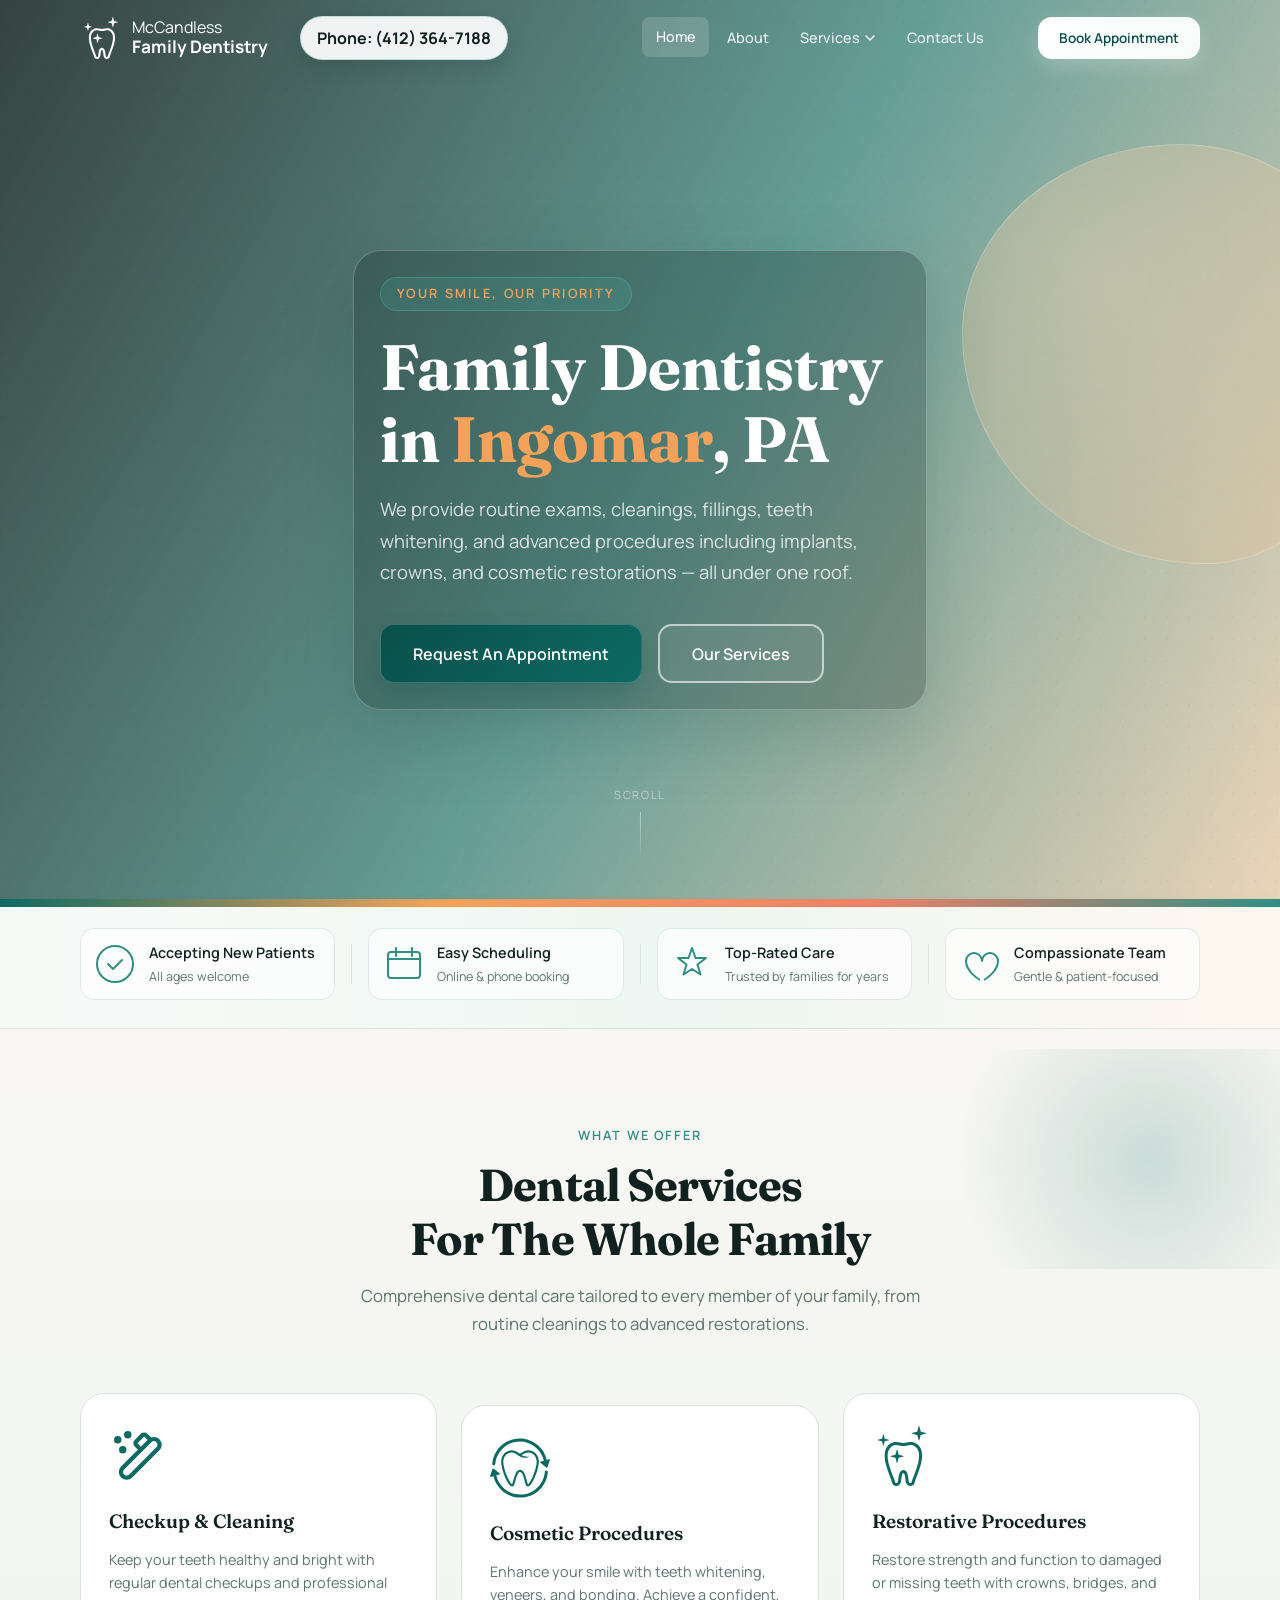
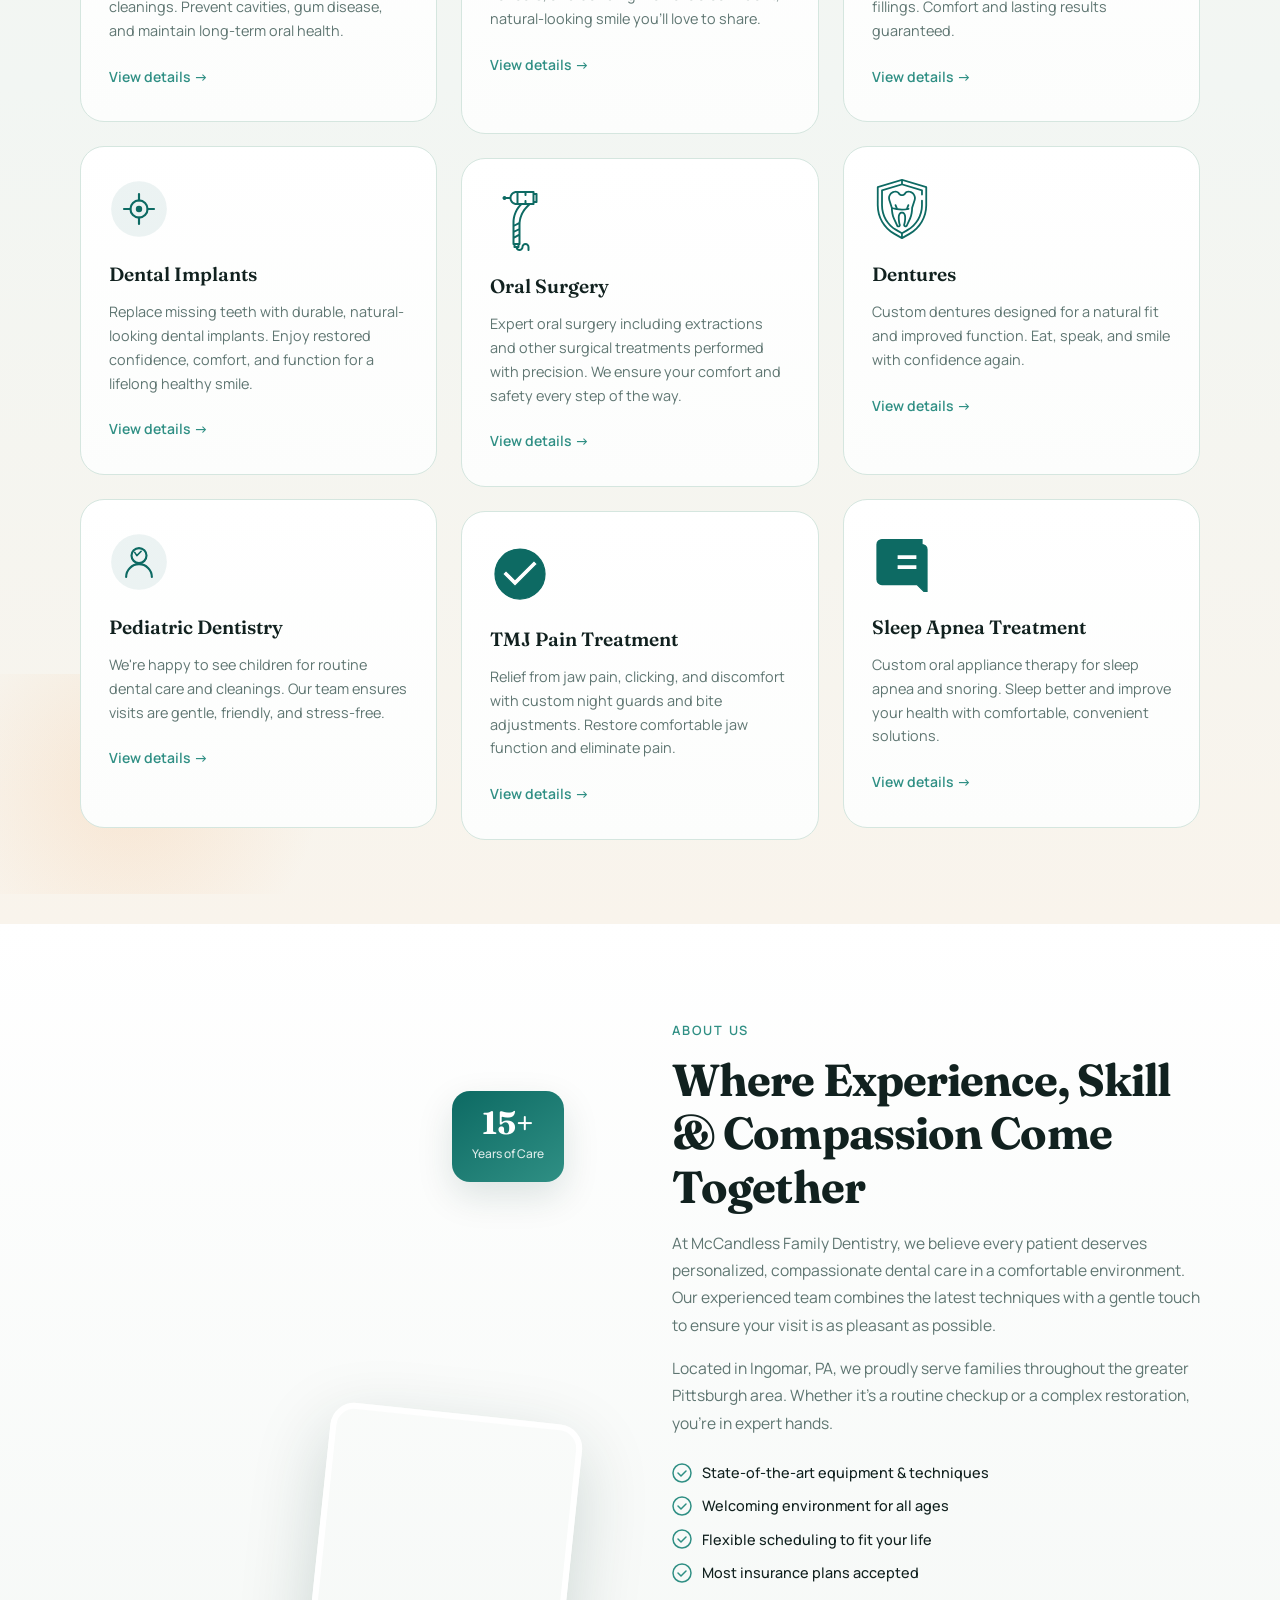
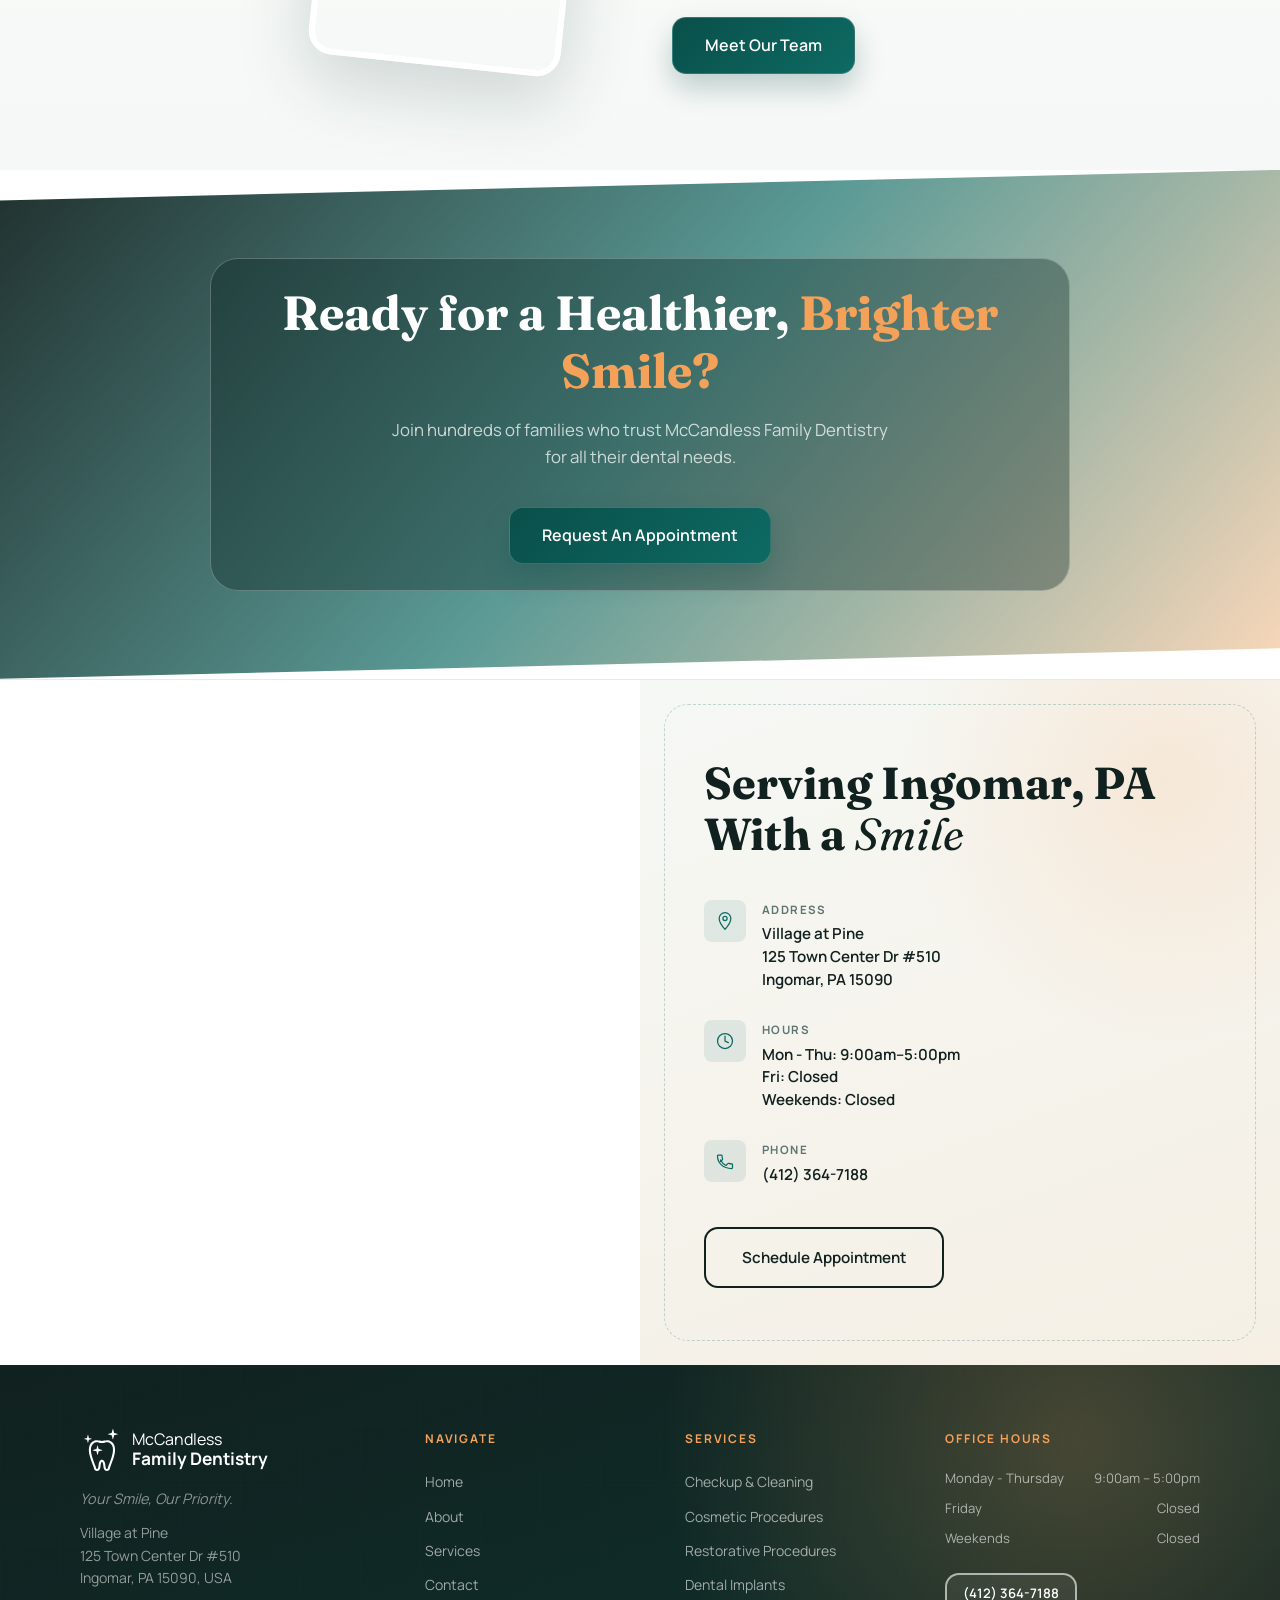
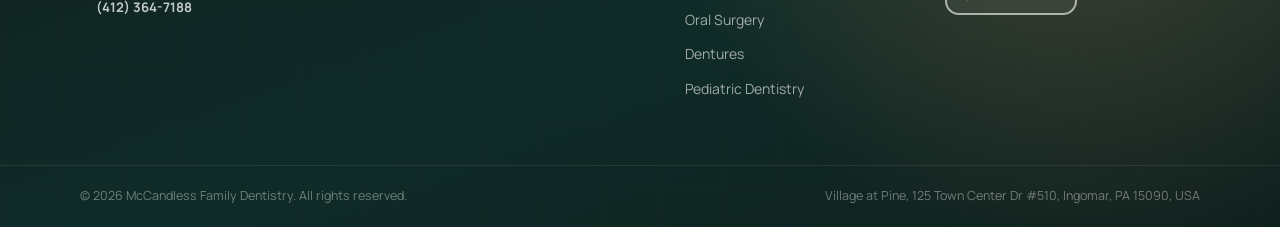
==== commit 29c68468: "styling updates" ====
--- a/index.html
+++ b/index.html
@@ -3,11 +3,11 @@
 <head>
   <meta charset="UTF-8" />
   <meta name="viewport" content="width=device-width, initial-scale=1.0" />
-  <title>LiveWell Dentistry | Family Dentistry in Wexford, PA</title>
-  <meta name="description" content="LiveWell Dentistry offers family dentistry in Wexford, PA. Routine exams, cosmetic, restorative, implants, oral surgery and more." />
+  <title>McCandless Family Dentistry | Family Dentistry in Ingomar, PA</title>
+  <meta name="description" content="McCandless Family Dentistry offers family dentistry in Ingomar, PA. Routine exams, cosmetic, restorative, implants, oral surgery and more." />
   <link rel="preconnect" href="https://fonts.googleapis.com" />
   <link rel="preconnect" href="https://fonts.gstatic.com" crossorigin />
-  <link href="https://fonts.googleapis.com/css2?family=Playfair+Display:wght@400;600;700&family=Inter:wght@300;400;500;600&display=swap" rel="stylesheet" />
+  <link href="https://fonts.googleapis.com/css2?family=Fraunces:opsz,wght@9..144,400;9..144,600;9..144,700&family=Manrope:wght@400;500;600;700;800&display=swap" rel="stylesheet" />
   <link rel="stylesheet" href="styles.css" />
 </head>
 <body>
@@ -24,11 +24,11 @@
             <path d="M109.731,130.72l33.756-8.945c0.989-0.195,1.686-1.065,1.686-2.088c0-1.006-0.698-1.894-1.686-2.088 l-33.756-8.945c-0.883-0.195-1.602-0.905-1.792-1.792l-8.903-33.752c-0.236-0.981-1.107-1.682-2.122-1.682 c-1.014,0-1.886,0.701-2.122,1.682l-8.895,33.752c-0.203,0.888-0.917,1.598-1.801,1.792l-33.756,8.945 c-0.99,0.194-1.686,1.082-1.686,2.088c0,1.024,0.697,1.894,1.686,2.088l33.756,8.945c0.884,0.186,1.598,0.905,1.801,1.792 l8.895,33.752c0.236,0.989,1.108,1.682,2.122,1.682c1.015,0,1.886-0.694,2.122-1.682l8.903-33.752 C108.129,131.625,108.848,130.906,109.731,130.72z"/>
           </g>
         </svg>
-        <span class="logo__text">LiveWell <strong>Dental Care</strong></span>
+        <span class="logo__text">McCandless <strong>Family Dentistry</strong></span>
       </a>
       <!-- phone number with a baxckground that changes depending on where u are in the scroll(header vs the rest of the body)-->
-      <a href="tel:+17247192866" class="header__phone" style="display: flex; align-items: center; justify-content: center; background-color: #f5f5f5; padding: 0.5rem 1rem; border-radius: 4rem; text-decoration: none; color: #333; font-weight: bold; transition: background-color 0.3s ease;">
-        <span class="header__phone-text">Phone number: (724) <wbr />719-2866</span>
+      <a href="tel:+14123647188" class="header__phone" style="display: flex; align-items: center; justify-content: center; background-color: #f5f5f5; padding: 0.5rem 1rem; border-radius: 4rem; text-decoration: none; color: #333; font-weight: bold; transition: background-color 0.3s ease;">
+        <span class="header__phone-text">Phone: (412) <wbr />364-7188</span>
       </a>
       <nav class="nav" id="nav" aria-label="Main navigation">
         <ul class="nav__list">
@@ -69,7 +69,7 @@
     <div class="container hero__content">
       <p class="hero__eyebrow reveal" data-delay="0">Your Smile, Our Priority</p>
       <h1 class="hero__heading reveal" data-delay="100">
-        Family Dentistry<br />in <span class="text-accent">Wexford</span>, PA
+        Family Dentistry<br />in <span class="text-accent">Ingomar</span>, PA
       </h1>
       <p class="hero__subtext reveal" data-delay="200">
         We provide routine exams, cleanings, fillings, teeth whitening, and advanced
@@ -256,8 +256,8 @@
       <div class="about__content reveal" data-delay="150">
         <p class="section-eyebrow">About Us</p>
         <h2 class="section-title">Where Experience, Skill &amp; Compassion Come Together</h2>
-        <p class="about__text">At LiveWell Dentistry, we believe every patient deserves personalized, compassionate dental care in a comfortable environment. Our experienced team combines the latest techniques with a gentle touch to ensure your visit is as pleasant as possible.</p>
-        <p class="about__text">Located in Wexford, PA, we proudly serve families throughout the greater Pittsburgh area. Whether it's a routine checkup or a complex restoration, you're in expert hands.</p>
+        <p class="about__text">At McCandless Family Dentistry, we believe every patient deserves personalized, compassionate dental care in a comfortable environment. Our experienced team combines the latest techniques with a gentle touch to ensure your visit is as pleasant as possible.</p>
+        <p class="about__text">Located in Ingomar, PA, we proudly serve families throughout the greater Pittsburgh area. Whether it's a routine checkup or a complex restoration, you're in expert hands.</p>
         <ul class="about__list">
           <li>
             <svg viewBox="0 0 20 20" fill="none" aria-hidden="true"><circle cx="10" cy="10" r="9" stroke="currentColor" stroke-width="1.5"/><path d="M6 10l3 3 5-5" stroke="currentColor" stroke-width="1.5" stroke-linecap="round" stroke-linejoin="round"/></svg>
@@ -287,7 +287,7 @@
     <div class="cta-banner__overlay"></div>
     <div class="container cta-banner__inner reveal">
       <h2 class="cta-banner__title">Ready for a Healthier, <span class="text-accent">Brighter Smile?</span></h2>
-      <p class="cta-banner__sub">Join hundreds of families who trust LiveWell Dentistry for all their dental needs.</p>
+      <p class="cta-banner__sub">Join hundreds of families who trust McCandless Family Dentistry for all their dental needs.</p>
       <a href="https://appt.link/livewell-dental-care/livewell-dental-care" target="_blank" rel="noopener noreferrer" class="btn btn--primary btn--lg">Request An Appointment</a>
     </div>
   </section>
@@ -299,8 +299,8 @@
       <!-- Map -->
       <div class="contact__map">
         <iframe
-          title="LiveWell Dentistry location"
-          src="https://www.google.com/maps/embed?pb=!1m18!1m12!1m3!1d3039.4!2d-80.2868!3d40.6033!2m3!1f0!2f0!3f0!3m2!1i1024!2i768!4f13.1!3m3!1m2!1s0x8834a8f8f8f8f8f9%3A0x1234567890abcdef!2s125%20Town%20Center%20Dr%2C%20Wexford%2C%20PA%2015090!5e0!3m2!1sen!2sus!4v1700000000000"
+          title="McCandless Family Dentistry location"
+          src="https://www.google.com/maps/embed?pb=!1m18!1m12!1m3!1d3039.4!2d-80.2868!3d40.6033!2m3!1f0!2f0!3f0!3m2!1i1024!2i768!4f13.1!3m3!1m2!1s0x8834a8f8f8f8f8f9%3A0x1234567890abcdef!2s125%20Town%20Center%20Dr%2C%20Ingomar%2C%20PA%2015090!5e0!3m2!1sen!2sus!4v1700000000000"
           width="100%" height="100%" style="border:0;" allowfullscreen="" loading="lazy"
           referrerpolicy="no-referrer-when-downgrade">
         </iframe>
@@ -309,7 +309,7 @@
       <!-- Info panel -->
       <div class="contact__panel reveal">
         <h2 class="contact__panel-heading">
-          Serving Wexford,&nbsp;PA<br />
+          Serving Ingomar,&nbsp;PA<br />
           With a <em>Smile</em>
         </h2>
 
@@ -320,7 +320,7 @@
             </div>
             <div>
               <span class="contact__panel-label">Address</span>
-              <strong>Village at Pine<br />125 Town Center Dr #510<br />Wexford, PA 15090</strong>
+              <strong>Village at Pine<br />125 Town Center Dr #510<br />Ingomar, PA 15090</strong>
             </div>
           </li>
           <li>
@@ -342,7 +342,7 @@
             </div>
             <div>
               <span class="contact__panel-label">Phone</span>
-              <strong><a href="tel:+17247192866">(724) 719-2866</a></strong>
+              <strong><a href="tel:+14123647188">(412) 364-7188</a></strong>
             </div>
           </li>
         </ul>
@@ -370,11 +370,11 @@
             <path d="M109.731,130.72l33.756-8.945c0.989-0.195,1.686-1.065,1.686-2.088c0-1.006-0.698-1.894-1.686-2.088 l-33.756-8.945c-0.883-0.195-1.602-0.905-1.792-1.792l-8.903-33.752c-0.236-0.981-1.107-1.682-2.122-1.682 c-1.014,0-1.886,0.701-2.122,1.682l-8.895,33.752c-0.203,0.888-0.917,1.598-1.801,1.792l-33.756,8.945 c-0.99,0.194-1.686,1.082-1.686,2.088c0,1.024,0.697,1.894,1.686,2.088l33.756,8.945c0.884,0.186,1.598,0.905,1.801,1.792 l8.895,33.752c0.236,0.989,1.108,1.682,2.122,1.682c1.015,0,1.886-0.694,2.122-1.682l8.903-33.752 C108.129,131.625,108.848,130.906,109.731,130.72z"/>
           </g>
         </svg>
-          <span class="logo__text">LiveWell <strong>Dental Care</strong></span>
+          <span class="logo__text">McCandless <strong>Family Dentistry</strong></span>
         </a>
         <p class="footer__tagline">Your Smile, Our Priority.</p>
-        <p class="footer__address">Village at Pine<br />125 Town Center Dr #510<br />Wexford, PA 15090, USA</p>
-        <p class="footer__phone"><strong><a href="tel:+17247192866">(724) 719-2866</a></strong></p>
+        <p class="footer__address">Village at Pine<br />125 Town Center Dr #510<br />Ingomar, PA 15090, USA</p>
+        <p class="footer__phone"><strong><a href="tel:+14123647188">(412) 364-7188</a></strong></p>
       </div>
 
       <div class="footer__col">
@@ -406,14 +406,14 @@
           <li><span>Monday - Thursday</span><span>9:00am – 5:00pm</span></li>
           <li><span>Friday</span><span>Closed</span></li>
           <li><span>Weekends</span><span>Closed</span></li>        </ul>
-        <a href="tel:+17247192866" class="btn btn--outline-light btn--sm footer__phone">(724) 719-2866</a>
+        <a href="tel:+14123647188" class="btn btn--outline-light btn--sm footer__phone">(412) 364-7188</a>
       </div>
     </div>
 
     <div class="footer__bottom">
       <div class="container footer__bottom-inner">
-        <p>&copy; <span id="year"></span> LiveWell Dentistry. All rights reserved.</p>
-        <p>Village at Pine, 125 Town Center Dr #510, Wexford, PA 15090, USA</p>
+        <p>&copy; <span id="year"></span> McCandless Family Dentistry. All rights reserved.</p>
+        <p>Village at Pine, 125 Town Center Dr #510, Ingomar, PA 15090, USA</p>
       </div>
     </div>
   </footer>
--- a/styles.css
+++ b/styles.css
@@ -2,26 +2,28 @@
    ROOT VARIABLES & RESET
    ============================================= */
 :root {
-  --clr-primary: #2d5a8c;
-  --clr-primary-dark: #1f3f5a;
-  --clr-primary-light: #4a7ba7;
-  --clr-accent: #00a8e8;
-  --clr-accent-light: #7dd3fc;
-  --clr-dark: #0f172e;
-  --clr-dark-2: #1a2a47;
-  --clr-text: #1f3a5f;
-  --clr-text-muted: #546b82;
-  --clr-border: #d0e1f0;
-  --clr-bg: #f7fbfe;
+  --clr-primary: #0d6a63;
+  --clr-primary-dark: #0a4f4a;
+  --clr-primary-light: #2f8f84;
+  --clr-accent: #f4a259;
+  --clr-accent-2: #f07f67;
+  --clr-accent-light: #ffd7b2;
+  --clr-dark: #11211f;
+  --clr-dark-2: #1a3330;
+  --clr-text: #233a37;
+  --clr-text-muted: #5e7571;
+  --clr-border: #d5e6df;
+  --clr-bg: #f7f6f2;
   --clr-white: #ffffff;
-  --clr-surface: #eef6fb;
-
-  --font-heading: 'Playfair Display', Georgia, serif;
-  --font-body: 'Inter', system-ui, -apple-system, sans-serif;
-
-  --shadow-sm: 0 2px 8px rgba(26, 107, 107, 0.08);
-  --shadow-md: 0 8px 28px rgba(26, 107, 107, 0.12);
-  --shadow-lg: 0 20px 60px rgba(26, 107, 107, 0.16);
+  --clr-surface: #e9f2ee;
+
+  --font-heading: 'Fraunces', Georgia, serif;
+  --font-body: 'Manrope', system-ui, -apple-system, sans-serif;
+
+  --shadow-sm: 0 6px 18px rgba(11, 52, 47, 0.08);
+  --shadow-md: 0 14px 36px rgba(11, 52, 47, 0.13);
+  --shadow-lg: 0 24px 72px rgba(11, 52, 47, 0.18);
+  --shadow-xl: 0 36px 90px rgba(11, 52, 47, 0.22);
 
   --radius-sm: 8px;
   --radius-md: 16px;
@@ -50,9 +52,23 @@
 body {
   font-family: var(--font-body);
   color: var(--clr-text);
-  background: var(--clr-white);
+  background:
+    radial-gradient(circle at 12% 8%, rgba(244, 162, 89, 0.15), transparent 34%),
+    radial-gradient(circle at 88% 18%, rgba(47, 143, 132, 0.13), transparent 38%),
+    var(--clr-white);
   line-height: 1.65;
   -webkit-font-smoothing: antialiased;
+}
+
+body::before {
+  content: '';
+  position: fixed;
+  inset: 0;
+  pointer-events: none;
+  z-index: -1;
+  background-image:
+    radial-gradient(circle at 1px 1px, rgba(17, 33, 31, 0.035) 1px, transparent 0);
+  background-size: 22px 22px;
 }
 
 img { display: block; max-width: 100%; }
@@ -90,6 +106,7 @@
   color: var(--clr-dark);
   line-height: 1.2;
   margin-bottom: 1rem;
+  letter-spacing: -0.02em;
 }
 
 .section-subtitle {
@@ -116,9 +133,11 @@
   justify-content: center;
   gap: 0.5rem;
   font-weight: 600;
-  border-radius: var(--radius-full);
+  border-radius: 14px;
   transition: all var(--transition);
   white-space: nowrap;
+  position: relative;
+  overflow: hidden;
 }
 
 .btn--sm  { font-size: 0.85rem; padding: 0.55rem 1.25rem; }
@@ -126,25 +145,25 @@
 .btn--full { width: 100%; }
 
 .btn--primary {
-  background: var(--clr-primary);
+  background: linear-gradient(135deg, var(--clr-primary-dark), var(--clr-primary));
   color: var(--clr-white);
-  box-shadow: 0 4px 16px rgba(26, 107, 107, 0.3);
+  border: 1px solid rgba(255, 255, 255, 0.18);
+  box-shadow: 0 14px 28px rgba(10, 72, 67, 0.24);
 }
 .btn--primary:hover {
-  background: var(--clr-primary-dark);
-  box-shadow: 0 6px 24px rgba(26, 107, 107, 0.4);
-  transform: translateY(-2px);
+  box-shadow: 0 18px 34px rgba(10, 72, 67, 0.3);
+  transform: translateY(-3px) scale(1.01);
 }
 
 .btn--outline-light {
-  background: transparent;
+  background: rgba(255,255,255,0.06);
   color: var(--clr-white);
   border: 2px solid rgba(255,255,255,0.6);
 }
 .btn--outline-light:hover {
-  background: rgba(255,255,255,0.15);
+  background: rgba(255,255,255,0.2);
   border-color: var(--clr-white);
-  transform: translateY(-2px);
+  transform: translateY(-3px);
 }
 
 /* =============================================
@@ -169,14 +188,15 @@
   inset-inline: 0;
   z-index: 1000;
   height: var(--header-h);
-  transition: background var(--transition), box-shadow var(--transition);
+  transition: background var(--transition), box-shadow var(--transition), transform var(--transition);
 }
 
 .header.scrolled {
-  background: rgba(255,255,255,0.97);
+  background: rgba(255,255,255,0.9);
   backdrop-filter: blur(12px);
   -webkit-backdrop-filter: blur(12px);
   box-shadow: var(--shadow-sm);
+  border-bottom: 1px solid rgba(13, 106, 99, 0.14);
 }
 
 .header__inner {
@@ -184,6 +204,7 @@
   align-items: center;
   height: 100%;
   gap: 2rem;
+  position: relative;
 }
 
 /* Logo */
@@ -199,8 +220,8 @@
 .header.scrolled .logo { color: var(--clr-primary); }
 
 .logo__icon {
-  width: 38px;
-  height: 38px;
+  width: 42px;
+  height: 42px;
   color: inherit;
 }
 
@@ -212,7 +233,7 @@
 }
 .logo__text strong {
   display: block;
-  font-size: 1.05rem;
+  font-size: 1.08rem;
   font-weight: 700;
 }
 
@@ -232,13 +253,14 @@
   padding: 0.5rem 0.85rem;
   font-size: 0.9rem;
   font-weight: 500;
-  color: rgba(255,255,255,0.85);
+  color: rgba(255,255,255,0.9);
   border-radius: var(--radius-sm);
-  transition: color var(--transition), background var(--transition);
+  transition: color var(--transition), background var(--transition), transform var(--transition);
 }
 .nav__link:hover, .nav__link.active {
   color: var(--clr-white);
-  background: rgba(255,255,255,0.1);
+  background: rgba(255,255,255,0.16);
+  transform: translateY(-1px);
 }
 
 .header.scrolled .nav__link {
@@ -247,7 +269,19 @@
 .header.scrolled .nav__link:hover,
 .header.scrolled .nav__link.active {
   color: var(--clr-primary);
-  background: var(--clr-surface);
+  background: linear-gradient(120deg, rgba(13, 106, 99, 0.1), rgba(244, 162, 89, 0.12));
+}
+
+.header__phone {
+  background-color: rgba(255, 255, 255, 0.92) !important;
+  color: var(--clr-dark) !important;
+  border: 1px solid rgba(13, 106, 99, 0.2);
+  box-shadow: 0 8px 20px rgba(10, 38, 35, 0.14);
+  backdrop-filter: blur(8px);
+}
+
+.header.scrolled .header__phone {
+  background-color: rgba(233, 242, 238, 0.98) !important;
 }
 
 /* Dropdown */
@@ -295,9 +329,9 @@
 /* Header CTA */
 .header__cta {
   margin-inline-start: 0.5rem;
-  background: var(--clr-white) !important;
-  color: var(--clr-primary) !important;
-  box-shadow: 0 2px 10px rgba(255,255,255,0.2);
+  background: linear-gradient(145deg, #ffffff, #f6fbf9) !important;
+  color: var(--clr-primary-dark) !important;
+  box-shadow: 0 8px 18px rgba(255,255,255,0.2);
 }
 .header__cta:hover {
   background: var(--clr-accent-light) !important;
@@ -343,6 +377,7 @@
   align-items: center;
   padding-block: calc(var(--header-h) + 4rem) 5rem;
   overflow: hidden;
+  isolation: isolate;
 }
 
 .hero__bg {
@@ -360,17 +395,49 @@
   position: absolute;
   inset: 0;
   background: linear-gradient(
-    135deg,
-    rgba(15, 32, 32, 0.78) 0%,
-    rgba(26, 107, 107, 0.55) 60%,
-    rgba(78, 205, 196, 0.2) 100%
+    120deg,
+    rgba(9, 27, 26, 0.82) 0%,
+    rgba(13, 106, 99, 0.62) 52%,
+    rgba(244, 162, 89, 0.34) 100%
   );
+}
+
+.hero::before {
+  content: '';
+  position: absolute;
+  inset: 0;
+  background:
+    linear-gradient(rgba(255,255,255,0.08) 1px, transparent 1px),
+    linear-gradient(90deg, rgba(255,255,255,0.08) 1px, transparent 1px);
+  background-size: 72px 72px;
+  opacity: 0.16;
+  z-index: 0;
+}
+
+.hero::after {
+  content: '';
+  position: absolute;
+  right: -8%;
+  top: 16%;
+  width: min(34vw, 420px);
+  aspect-ratio: 1;
+  border-radius: 52% 48% 42% 58% / 45% 48% 52% 55%;
+  background: radial-gradient(circle at 30% 30%, rgba(255, 215, 178, 0.38), rgba(244, 162, 89, 0.1));
+  border: 1px solid rgba(255, 255, 255, 0.22);
+  backdrop-filter: blur(3px);
+  z-index: 0;
 }
 
 .hero__content {
   position: relative;
   z-index: 1;
   max-width: 680px;
+  background: rgba(8, 33, 30, 0.26);
+  border: 1px solid rgba(255, 255, 255, 0.24);
+  border-radius: 28px;
+  backdrop-filter: blur(8px);
+  padding: clamp(1.3rem, 2vw, 1.9rem);
+  box-shadow: var(--shadow-lg);
 }
 
 .hero__eyebrow {
@@ -394,6 +461,7 @@
   color: var(--clr-white);
   line-height: 1.12;
   margin-bottom: 1.25rem;
+  text-wrap: balance;
 }
 
 .hero__subtext {
@@ -443,10 +511,19 @@
    TRUST BAR
    ============================================= */
 .trust-bar {
-  background: var(--clr-white);
-  border-bottom: 1px solid var(--clr-border);
+  background: linear-gradient(90deg, #f8faf8 0%, #eef7f3 55%, #fef7ef 100%);
+  border-bottom: 1px solid rgba(13, 106, 99, 0.12);
   padding-block: 1.75rem;
   box-shadow: var(--shadow-sm);
+  position: relative;
+}
+
+.trust-bar::before {
+  content: '';
+  position: absolute;
+  inset: -1px 0 auto 0;
+  height: 8px;
+  background: linear-gradient(90deg, var(--clr-primary) 0%, var(--clr-accent) 34%, var(--clr-accent-2) 68%, var(--clr-primary-light) 100%);
 }
 
 .trust-bar__inner {
@@ -462,6 +539,10 @@
   gap: 0.85rem;
   flex: 1;
   min-width: 200px;
+  background: rgba(255, 255, 255, 0.65);
+  border: 1px solid rgba(13, 106, 99, 0.12);
+  border-radius: 14px;
+  padding: 0.75rem 0.9rem;
 }
 
 .trust-bar__item > div {
@@ -497,7 +578,30 @@
    ============================================= */
 .services {
   padding-block: 6rem;
-  background: var(--clr-bg);
+  background:
+    linear-gradient(180deg, #f7f6f2 0%, #f2f6f3 44%, #f9f4ec 100%);
+  position: relative;
+}
+
+.services::before,
+.services::after {
+  content: '';
+  position: absolute;
+  width: min(46vw, 500px);
+  height: 220px;
+  pointer-events: none;
+}
+
+.services::before {
+  top: 20px;
+  right: -120px;
+  background: radial-gradient(circle at center, rgba(13, 106, 99, 0.18), transparent 70%);
+}
+
+.services::after {
+  bottom: 30px;
+  left: -120px;
+  background: radial-gradient(circle at center, rgba(244, 162, 89, 0.18), transparent 70%);
 }
 
 .services__grid {
@@ -507,13 +611,14 @@
 }
 
 .service-card {
-  background: var(--clr-white);
+  background: linear-gradient(180deg, #ffffff 0%, #fcfdfc 100%);
   border: 1px solid var(--clr-border);
   border-radius: var(--radius-lg);
   padding: 2rem 1.75rem;
-  transition: transform var(--transition), box-shadow var(--transition), border-color var(--transition);
+  transition: transform var(--transition), box-shadow var(--transition), border-color var(--transition), background var(--transition);
   position: relative;
   overflow: hidden;
+  z-index: 1;
 }
 
 .service-card::before {
@@ -521,19 +626,28 @@
   position: absolute;
   inset-block-start: 0;
   inset-inline: 0;
-  height: 3px;
-  background: linear-gradient(90deg, var(--clr-primary), var(--clr-accent));
+  height: 5px;
+  background: linear-gradient(90deg, var(--clr-primary), var(--clr-accent), var(--clr-primary-light));
   transform: scaleX(0);
   transform-origin: left;
   transition: transform var(--transition);
 }
 
 .service-card:hover {
-  transform: translateY(-6px);
+  transform: translateY(-10px) rotate(-0.45deg);
   box-shadow: var(--shadow-lg);
-  border-color: var(--clr-accent-light);
+  border-color: rgba(13, 106, 99, 0.24);
+  background: linear-gradient(180deg, #ffffff 0%, #f5f9f7 100%);
 }
 .service-card:hover::before { transform: scaleX(1); }
+
+.services__grid .service-card:nth-child(3n + 2) {
+  transform: translateY(12px);
+}
+
+.services__grid .service-card:nth-child(3n + 2):hover {
+  transform: translateY(2px) rotate(0.45deg);
+}
 
 .service-card__icon-wrap {
   width: 60px;
@@ -577,7 +691,7 @@
    ============================================= */
 .about {
   padding-block: 6rem;
-  background: var(--clr-white);
+  background: linear-gradient(180deg, #ffffff 0%, #f5f8f6 100%);
 }
 
 .about__inner {
@@ -606,6 +720,7 @@
   background:
     url('https://www.mainlinefamilydentistry.com/wp-content/uploads/2022/03/about-our-office-1024x684.jpg')
     center / cover no-repeat;
+  transform: rotate(-2deg);
 }
 
 .about__photo--accent {
@@ -616,17 +731,18 @@
   background:
     url('https://images.unsplash.com/photo-1606811841689-23dfddce3e95?auto=format&fit=crop&w=500&q=80')
     center / cover no-repeat;
-  border: 4px solid var(--clr-white);
+  border: 6px solid var(--clr-white);
   box-shadow: var(--shadow-lg);
+  transform: rotate(6deg);
 }
 
 .about__stat-badge {
   position: absolute;
   top: 2rem;
   right: -1.5rem;
-  background: var(--clr-primary);
+  background: linear-gradient(145deg, var(--clr-primary), var(--clr-primary-light));
   color: var(--clr-white);
-  border-radius: var(--radius-md);
+  border-radius: 18px;
   padding: 1rem 1.25rem;
   text-align: center;
   box-shadow: var(--shadow-md);
@@ -679,6 +795,7 @@
   position: relative;
   padding-block: 5.5rem;
   overflow: hidden;
+  clip-path: polygon(0 6%, 100% 0, 100% 94%, 0 100%);
 }
 
 .cta-banner__bg {
@@ -693,17 +810,25 @@
   position: absolute;
   inset: 0;
   background: linear-gradient(
-    135deg,
-    rgba(15, 32, 32, 0.88),
-    rgba(26, 107, 107, 0.75)
+    130deg,
+    rgba(8, 26, 24, 0.9),
+    rgba(13, 106, 99, 0.68),
+    rgba(244, 162, 89, 0.42)
   );
 }
 
 .cta-banner__inner {
   position: relative;
-  z-index: 1;
-  text-align: center;
-}
+  max-width: 860px;
+  margin-inline: auto;
+  padding: clamp(1.2rem, 2vw, 2rem);
+  background: rgba(8, 34, 31, 0.35);
+  border: 1px solid rgba(255,255,255,0.25);
+  border-radius: 28px;
+  backdrop-filter: blur(8px);
+}
+
+.cta-banner__inner { z-index: 1; text-align: center; }
 
 .cta-banner__title {
   font-family: var(--font-heading);
@@ -731,6 +856,7 @@
   display: grid;
   grid-template-columns: 1fr 1fr;
   min-height: 560px;
+  border-top: 1px solid rgba(13, 106, 99, 0.12);
 }
 
 /* Map */
@@ -747,11 +873,23 @@
 
 /* Info panel */
 .contact__panel {
-  background: #f2ede6;
+  background:
+    radial-gradient(circle at 82% 14%, rgba(244, 162, 89, 0.16), transparent 34%),
+    linear-gradient(160deg, #f6f8f5 0%, #f5efe4 100%);
   padding: clamp(2.5rem, 6vw, 5rem) clamp(2rem, 5vw, 4rem);
   display: flex;
   flex-direction: column;
   justify-content: center;
+  position: relative;
+}
+
+.contact__panel::after {
+  content: '';
+  position: absolute;
+  inset: 24px;
+  border: 1px dashed rgba(13, 106, 99, 0.24);
+  border-radius: 24px;
+  pointer-events: none;
 }
 
 .contact__panel-heading {
@@ -819,7 +957,7 @@
   align-items: center;
   justify-content: center;
   padding: 1rem 2.25rem;
-  border-radius: var(--radius-full);
+  border-radius: 14px;
   border: 2px solid var(--clr-dark);
   font-size: 0.95rem;
   font-weight: 600;
@@ -829,7 +967,7 @@
   align-self: flex-start;
 }
 .contact__panel-btn:hover {
-  background: var(--clr-dark);
+  background: var(--clr-primary-dark);
   color: var(--clr-white);
   transform: translateY(-2px);
 }
@@ -876,7 +1014,17 @@
 .service-hero__overlay {
   position: absolute;
   inset: 0;
-  background: linear-gradient(135deg, rgba(15, 32, 32, 0.88), rgba(26, 107, 107, 0.62));
+  background: linear-gradient(130deg, rgba(7, 30, 28, 0.88), rgba(13, 106, 99, 0.62), rgba(240, 127, 103, 0.22));
+}
+
+.service-hero::after {
+  content: '';
+  position: absolute;
+  left: -10%;
+  bottom: -120px;
+  width: min(44vw, 520px);
+  height: 240px;
+  background: radial-gradient(circle, rgba(255, 215, 178, 0.25), transparent 68%);
 }
 
 .service-hero__content {
@@ -923,6 +1071,14 @@
   border-radius: var(--radius-lg);
   overflow: hidden;
   box-shadow: var(--shadow-sm);
+  transition: transform var(--transition), box-shadow var(--transition);
+}
+
+.service-detail-card:hover,
+.service-pricing-card:hover,
+.service-faq__item:hover {
+  transform: translateY(-6px);
+  box-shadow: var(--shadow-md);
 }
 
 .service-detail-card__image,
@@ -1009,7 +1165,8 @@
 
 .service-cta-band {
   padding-block: 4rem;
-  background: linear-gradient(135deg, var(--clr-dark), var(--clr-primary-dark));
+  background: linear-gradient(135deg, var(--clr-dark), var(--clr-primary-dark), #184f4a);
+  clip-path: polygon(0 0, 100% 8%, 100% 100%, 0 92%);
 }
 
 .service-cta-band__inner {
@@ -1138,12 +1295,13 @@
 }
 
 .cta-section {
-  background: linear-gradient(135deg, var(--clr-primary), var(--clr-primary-dark));
+  background: linear-gradient(135deg, var(--clr-primary), var(--clr-primary-dark), #184f4a);
   color: var(--clr-white);
   padding: 3rem 2.5rem;
-  border-radius: var(--radius-lg);
+  border-radius: 24px;
   text-align: center;
   margin-top: 4rem;
+  box-shadow: var(--shadow-lg);
 }
 
 .cta-section h2 {
@@ -1169,8 +1327,23 @@
    FOOTER
    ============================================= */
 .footer {
-  background: var(--clr-dark);
+  background:
+    radial-gradient(circle at 84% 16%, rgba(244, 162, 89, 0.24), transparent 36%),
+    linear-gradient(160deg, #11211f 0%, #0f2b28 55%, #10201e 100%);
   color: rgba(255,255,255,0.75);
+  position: relative;
+}
+
+.footer::before {
+  content: '';
+  position: absolute;
+  inset: 0;
+  background:
+    linear-gradient(rgba(255,255,255,0.04) 1px, transparent 1px),
+    linear-gradient(90deg, rgba(255,255,255,0.04) 1px, transparent 1px);
+  background-size: 60px 60px;
+  opacity: 0.22;
+  pointer-events: none;
 }
 
 .footer__inner {
@@ -1178,6 +1351,8 @@
   grid-template-columns: 1.4fr 1fr 1fr 1.2fr;
   gap: 3rem;
   padding-block: 4rem;
+  position: relative;
+  z-index: 1;
 }
 
 .footer__col--brand .logo {
@@ -1294,6 +1469,10 @@
 
   .hamburger { display: flex; }
   .header__cta { display: none; }
+
+  .header__phone {
+    margin-inline-start: auto;
+  }
 }
 
 /* =============================================
@@ -1317,11 +1496,27 @@
   :root { --header-h: 64px; }
 
   .hero { padding-block: calc(var(--header-h) + 3rem) 4rem; }
+  .hero::before,
+  .hero::after { opacity: 0.6; }
+  .hero__content {
+    border-radius: 20px;
+    padding: 1rem;
+  }
   .hero__actions { flex-direction: column; align-items: flex-start; }
 
   .trust-bar__divider { display: none; }
   .trust-bar__inner { gap: 1.25rem; }
   .trust-bar__item { min-width: 160px; }
+
+  .services::before,
+  .services::after {
+    display: none;
+  }
+
+  .services__grid .service-card:nth-child(3n + 2),
+  .services__grid .service-card:nth-child(3n + 2):hover {
+    transform: none;
+  }
 
   .services { padding-block: 4rem; }
   .services__grid { grid-template-columns: 1fr; }
@@ -1343,6 +1538,10 @@
   .about__photo-block { max-width: 100%; aspect-ratio: 16/9; }
   .about__photo--accent { width: 40%; aspect-ratio: 1; }
   .about__stat-badge { right: 0; top: 1rem; }
+
+  .cta-banner {
+    clip-path: none;
+  }
 
   .contact { padding-block: 4rem; }
   .contact__inner { grid-template-columns: 1fr; }
@@ -1366,4 +1565,8 @@
     padding: 1.2rem;
   }
   .contact__form-wrap { padding: 1.5rem; }
+
+  .header__phone {
+    display: none !important;
+  }
 }
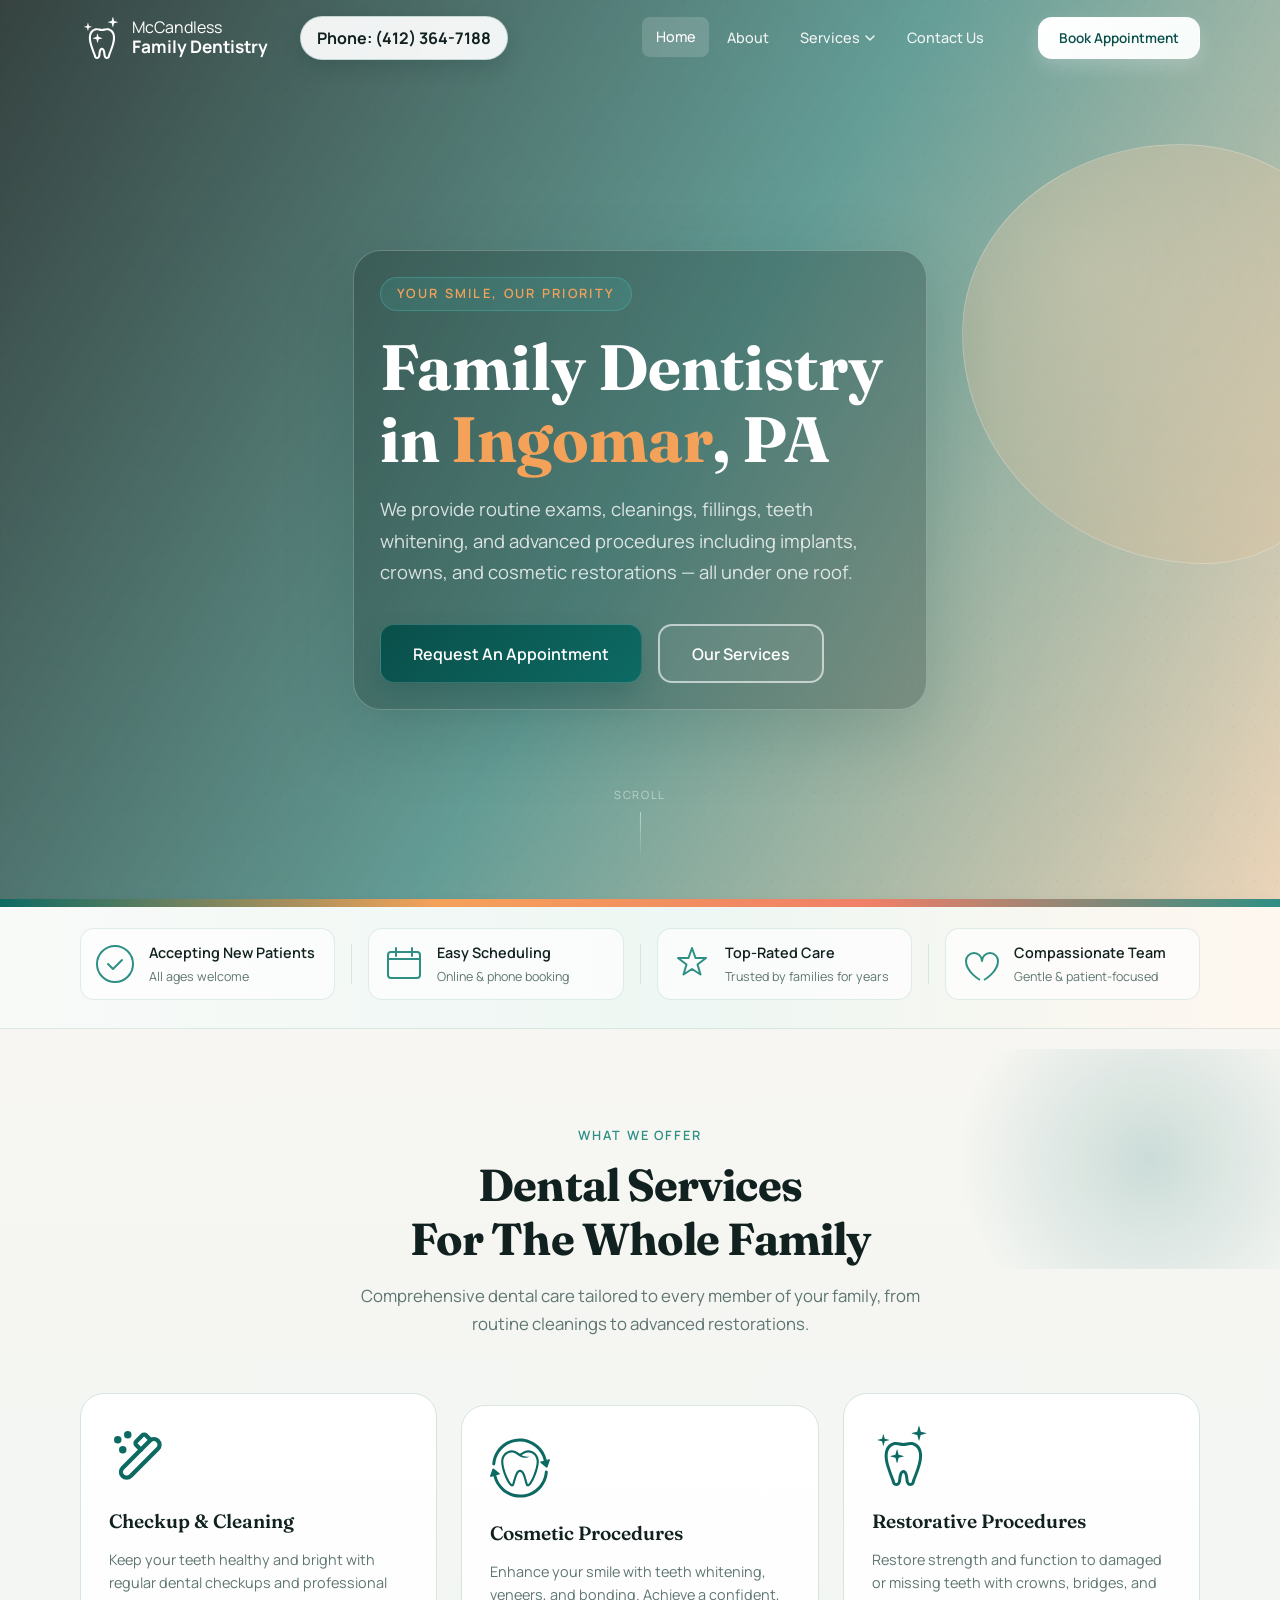
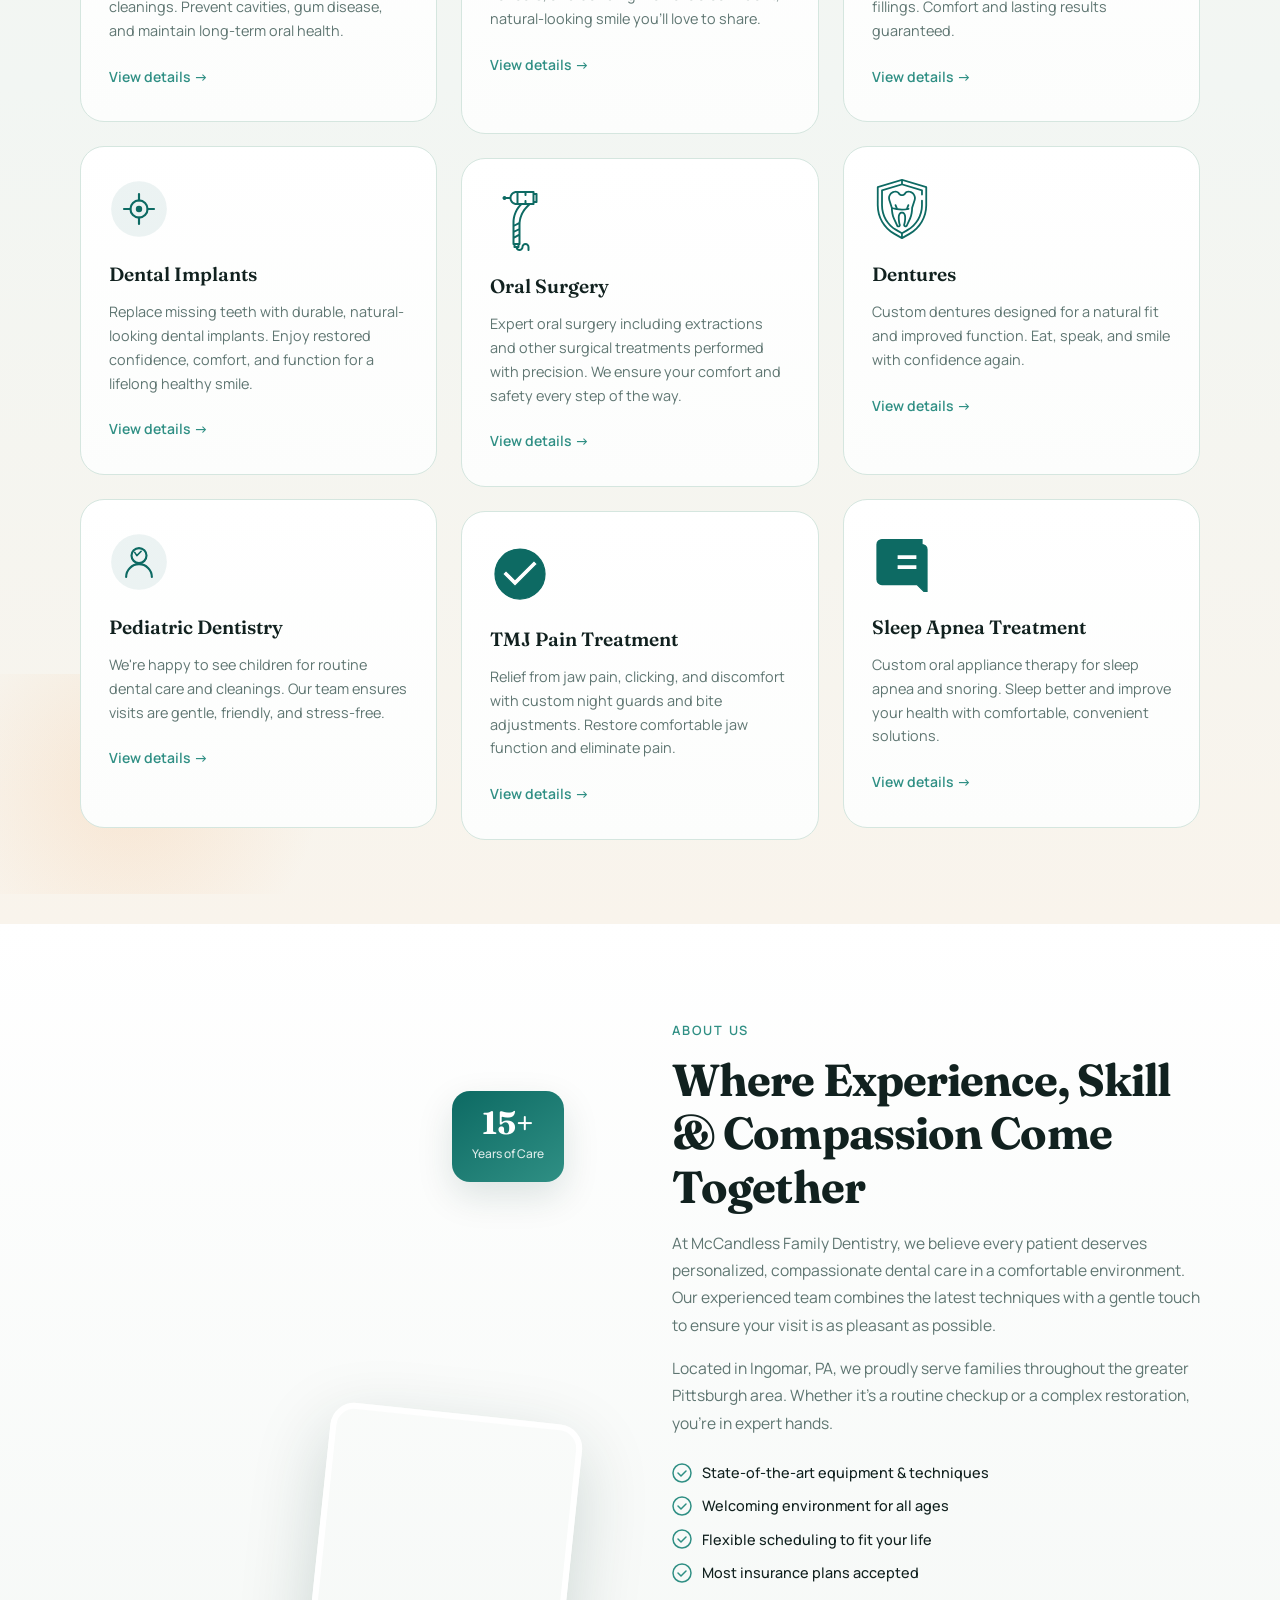
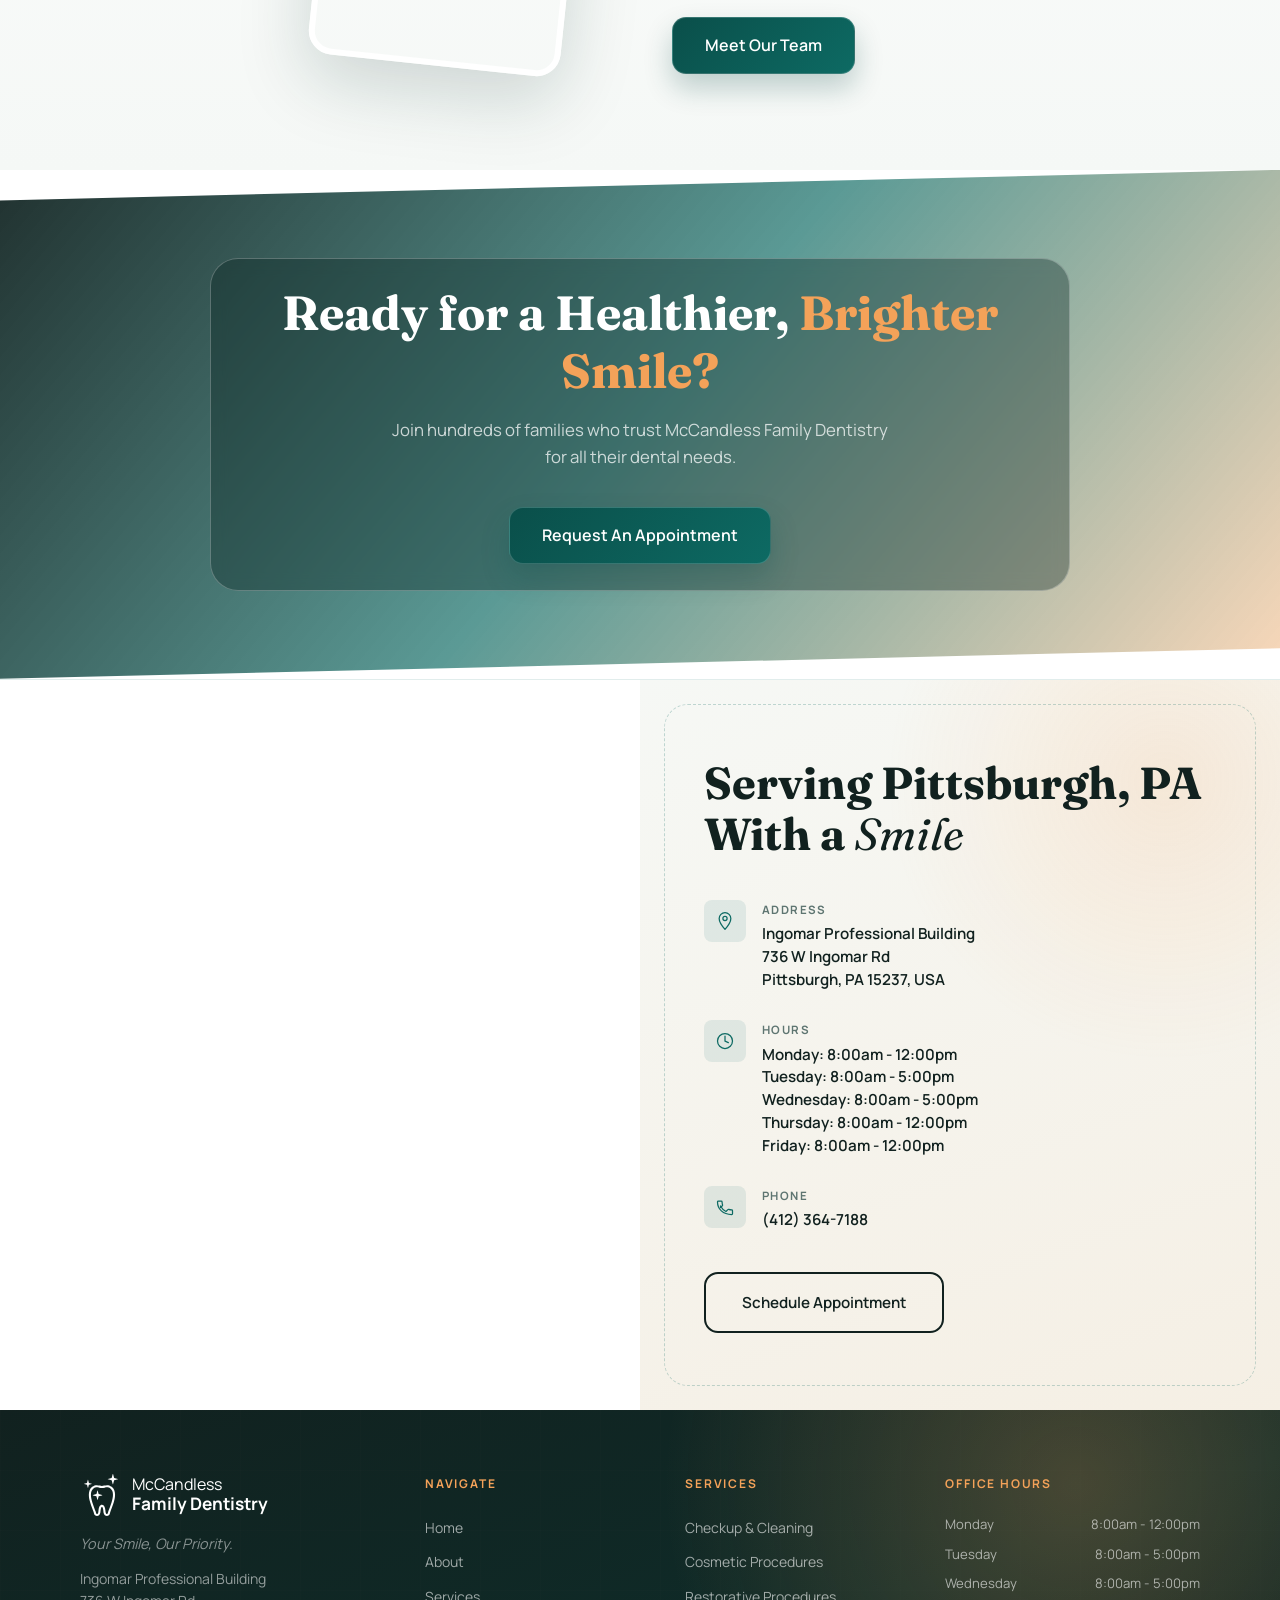
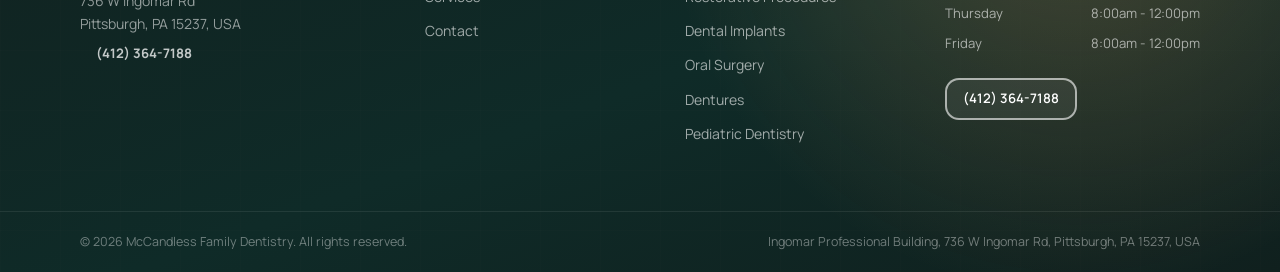
==== commit b7e49b60: "more updates to the website" ====
--- a/index.html
+++ b/index.html
@@ -300,7 +300,7 @@
       <div class="contact__map">
         <iframe
           title="McCandless Family Dentistry location"
-          src="https://www.google.com/maps/embed?pb=!1m18!1m12!1m3!1d3039.4!2d-80.2868!3d40.6033!2m3!1f0!2f0!3f0!3m2!1i1024!2i768!4f13.1!3m3!1m2!1s0x8834a8f8f8f8f8f9%3A0x1234567890abcdef!2s125%20Town%20Center%20Dr%2C%20Ingomar%2C%20PA%2015090!5e0!3m2!1sen!2sus!4v1700000000000"
+          src="https://www.google.com/maps/embed?pb=!1m18!1m12!1m3!1d3039.4!2d-80.2868!3d40.6033!2m3!1f0!2f0!3f0!3m2!1i1024!2i768!4f13.1!3m3!1m2!1s0x8834a8f8f8f8f8f9%3A0x1234567890abcdef!2s736%20W%20Ingomar%20Rd%2C%20Pittsburgh%2C%20PA%2015237!5e0!3m2!1sen!2sus!4v1700000000000"
           width="100%" height="100%" style="border:0;" allowfullscreen="" loading="lazy"
           referrerpolicy="no-referrer-when-downgrade">
         </iframe>
@@ -309,7 +309,7 @@
       <!-- Info panel -->
       <div class="contact__panel reveal">
         <h2 class="contact__panel-heading">
-          Serving Ingomar,&nbsp;PA<br />
+          Serving Pittsburgh,&nbsp;PA<br />
           With a <em>Smile</em>
         </h2>
 
@@ -320,7 +320,7 @@
             </div>
             <div>
               <span class="contact__panel-label">Address</span>
-              <strong>Village at Pine<br />125 Town Center Dr #510<br />Ingomar, PA 15090</strong>
+              <strong>Ingomar Professional Building<br />736 W Ingomar Rd<br />Pittsburgh, PA 15237, USA</strong>
             </div>
           </li>
           <li>
@@ -328,12 +328,7 @@
               <svg viewBox="0 0 24 24" fill="none" aria-hidden="true"><circle cx="12" cy="12" r="9" stroke="currentColor" stroke-width="1.5"/><path d="M12 6v6l4 2" stroke="currentColor" stroke-width="1.5" stroke-linecap="round"/></svg>
             </div>
             <div>
-              <span class="contact__panel-label">Hours</span>
-              <strong>
-                Mon - Thu: 9:00am–5:00pm<br />
-                Fri: Closed<br />
-                Weekends: Closed
-              </strong>
+              <span class="contact__panel-label">Hours</span><strong>Monday: 8:00am - 12:00pm<br />Tuesday: 8:00am - 5:00pm<br />Wednesday: 8:00am - 5:00pm<br />Thursday: 8:00am - 12:00pm<br />Friday: 8:00am - 12:00pm</strong>
             </div>
           </li>
           <li>
@@ -373,7 +368,7 @@
           <span class="logo__text">McCandless <strong>Family Dentistry</strong></span>
         </a>
         <p class="footer__tagline">Your Smile, Our Priority.</p>
-        <p class="footer__address">Village at Pine<br />125 Town Center Dr #510<br />Ingomar, PA 15090, USA</p>
+        <p class="footer__address">Ingomar Professional Building<br />736 W Ingomar Rd<br />Pittsburgh, PA 15237, USA</p>
         <p class="footer__phone"><strong><a href="tel:+14123647188">(412) 364-7188</a></strong></p>
       </div>
 
@@ -403,9 +398,12 @@
       <div class="footer__col">
         <h4 class="footer__col-title">Office Hours</h4>
         <ul class="footer__hours">
-          <li><span>Monday - Thursday</span><span>9:00am – 5:00pm</span></li>
-          <li><span>Friday</span><span>Closed</span></li>
-          <li><span>Weekends</span><span>Closed</span></li>        </ul>
+          <li><span>Monday</span><span>8:00am - 12:00pm</span></li>
+          <li><span>Tuesday</span><span>8:00am - 5:00pm</span></li>
+          <li><span>Wednesday</span><span>8:00am - 5:00pm</span></li>
+          <li><span>Thursday</span><span>8:00am - 12:00pm</span></li>
+          <li><span>Friday</span><span>8:00am - 12:00pm</span></li>
+        </ul>
         <a href="tel:+14123647188" class="btn btn--outline-light btn--sm footer__phone">(412) 364-7188</a>
       </div>
     </div>
@@ -413,7 +411,7 @@
     <div class="footer__bottom">
       <div class="container footer__bottom-inner">
         <p>&copy; <span id="year"></span> McCandless Family Dentistry. All rights reserved.</p>
-        <p>Village at Pine, 125 Town Center Dr #510, Ingomar, PA 15090, USA</p>
+        <p>Ingomar Professional Building, 736 W Ingomar Rd, Pittsburgh, PA 15237, USA</p>
       </div>
     </div>
   </footer>
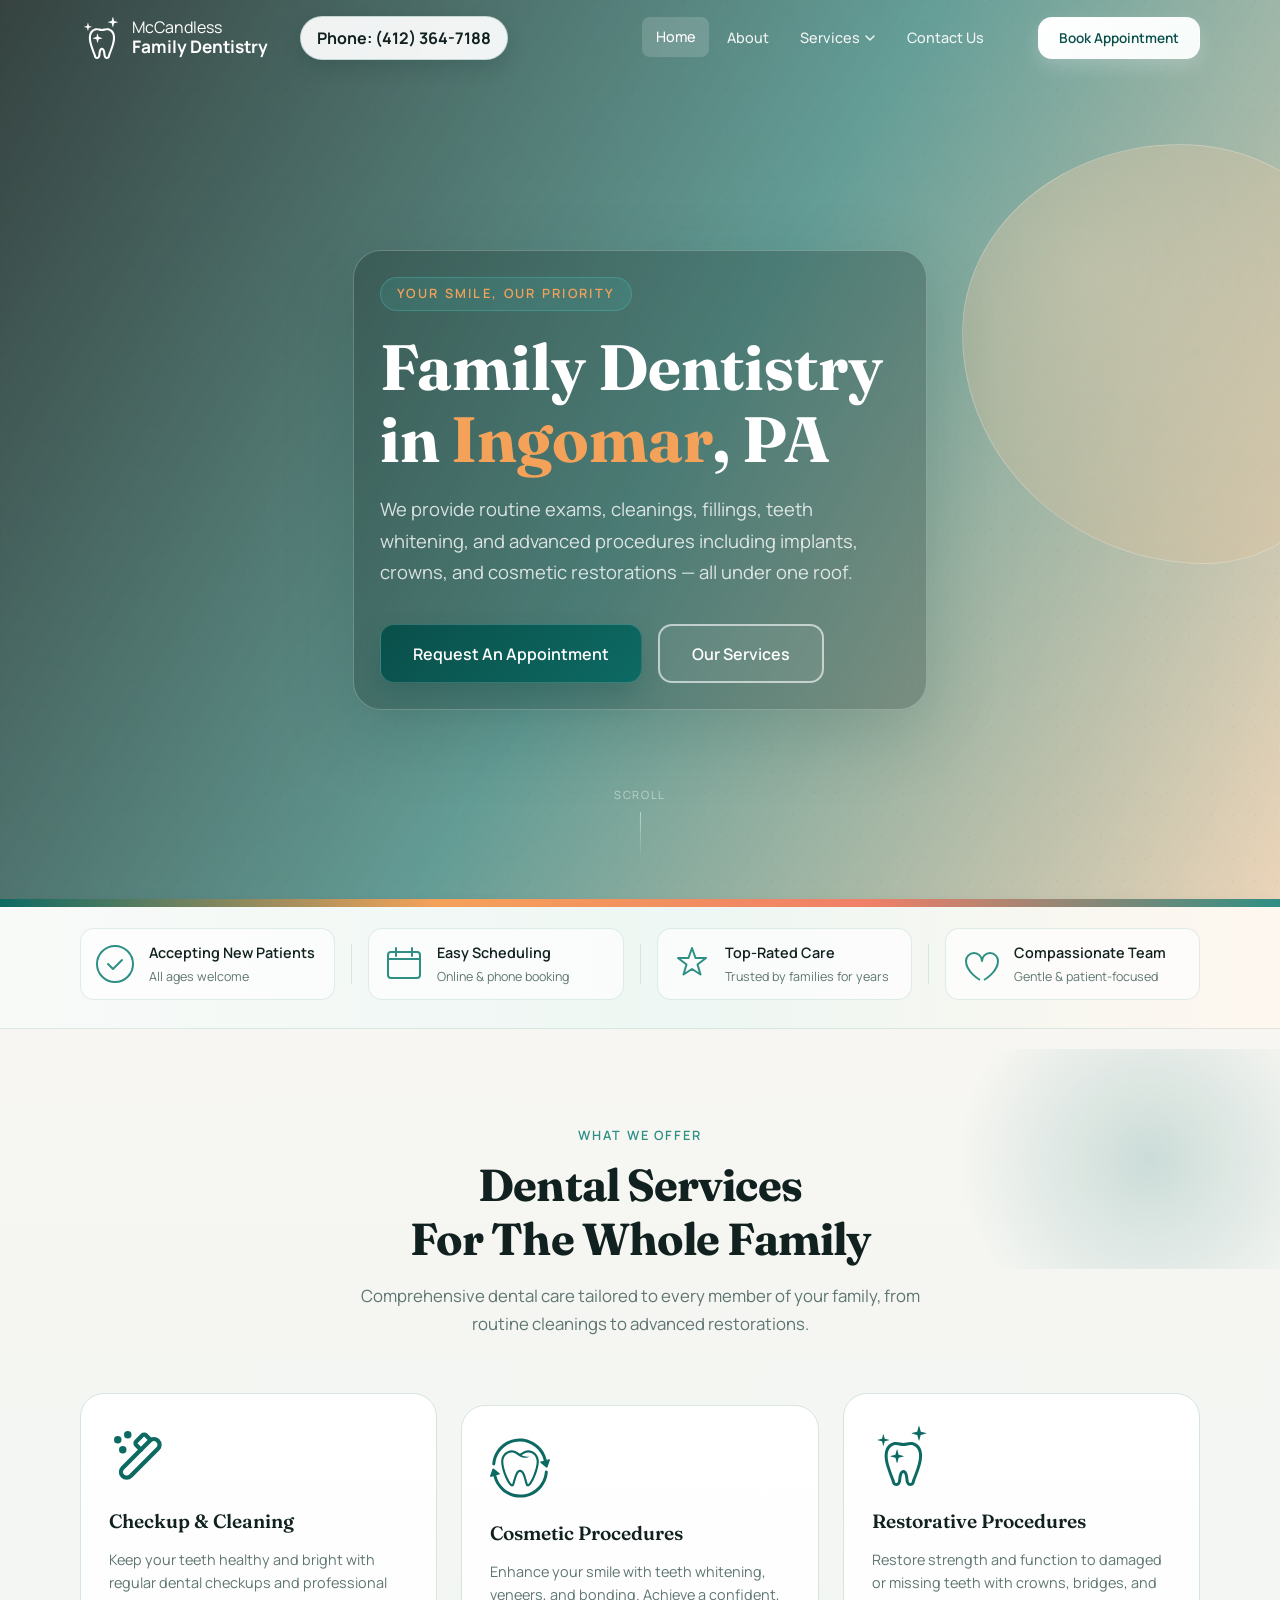
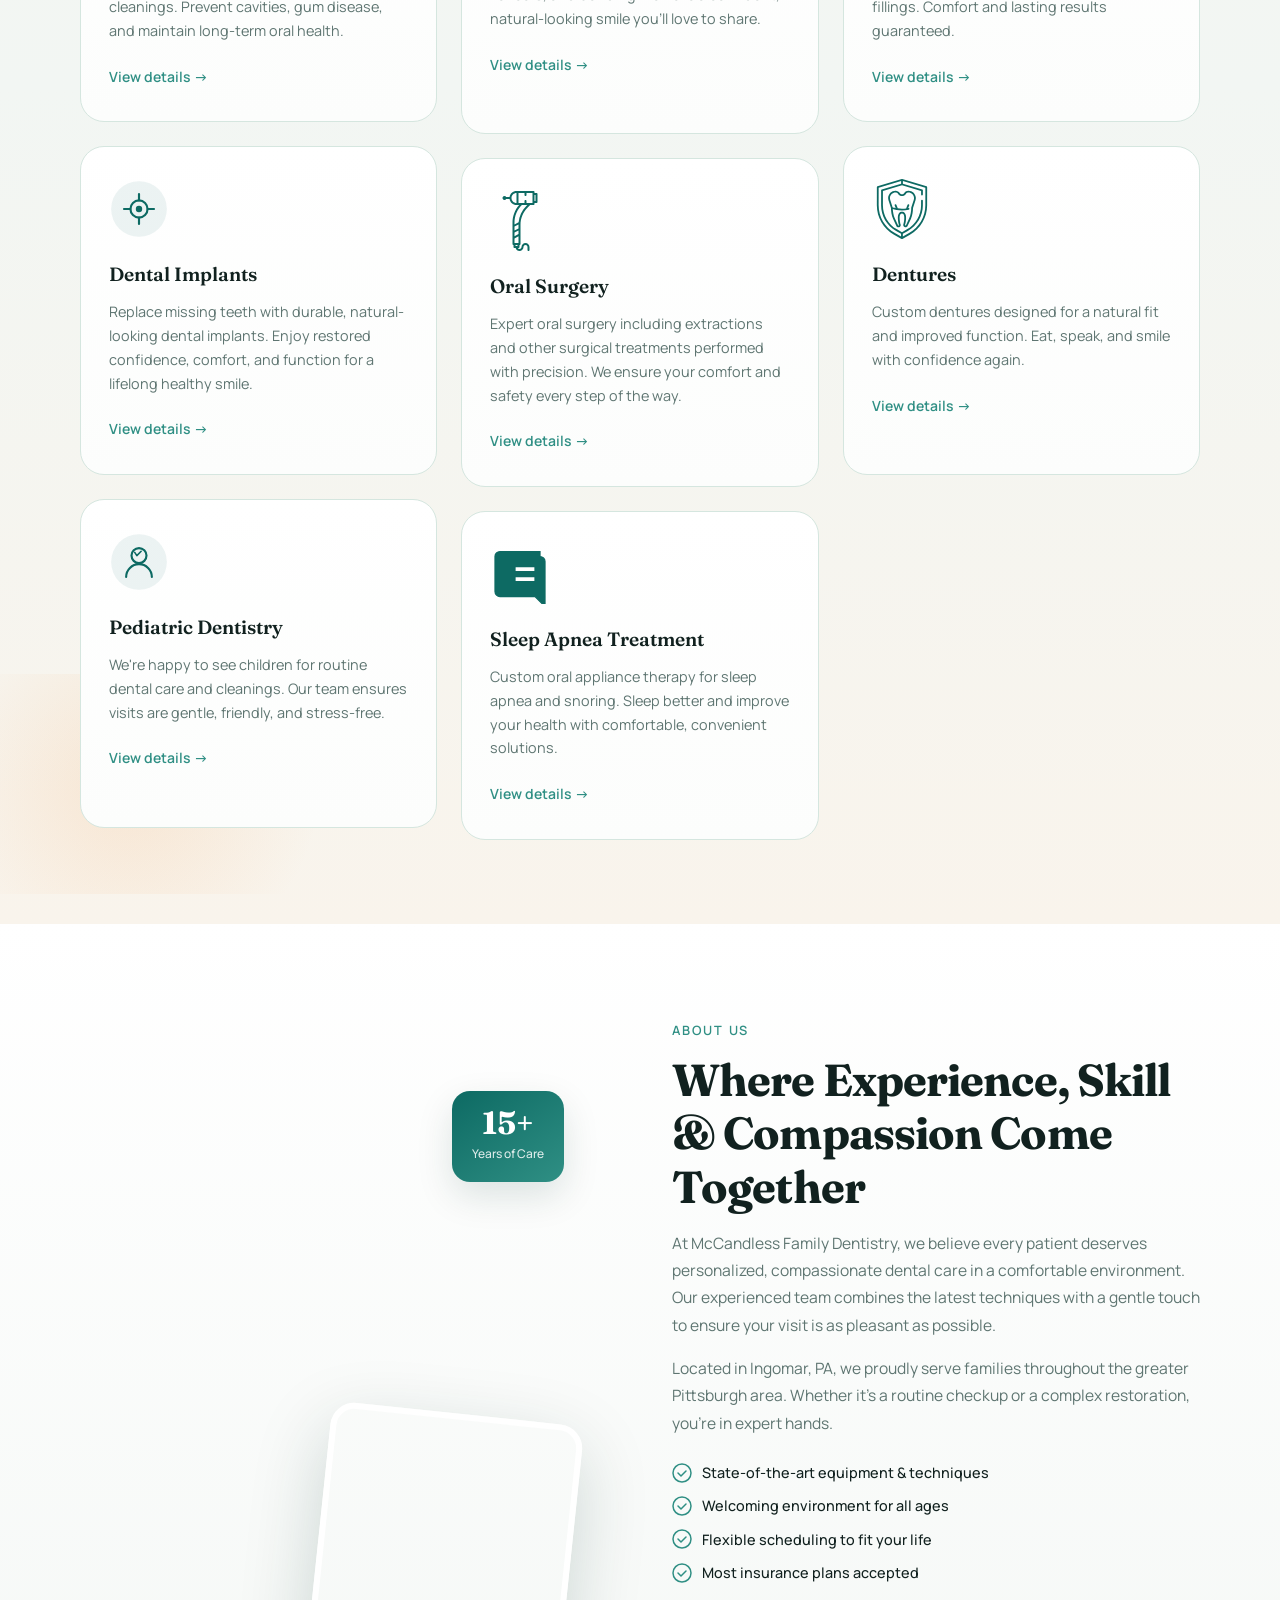
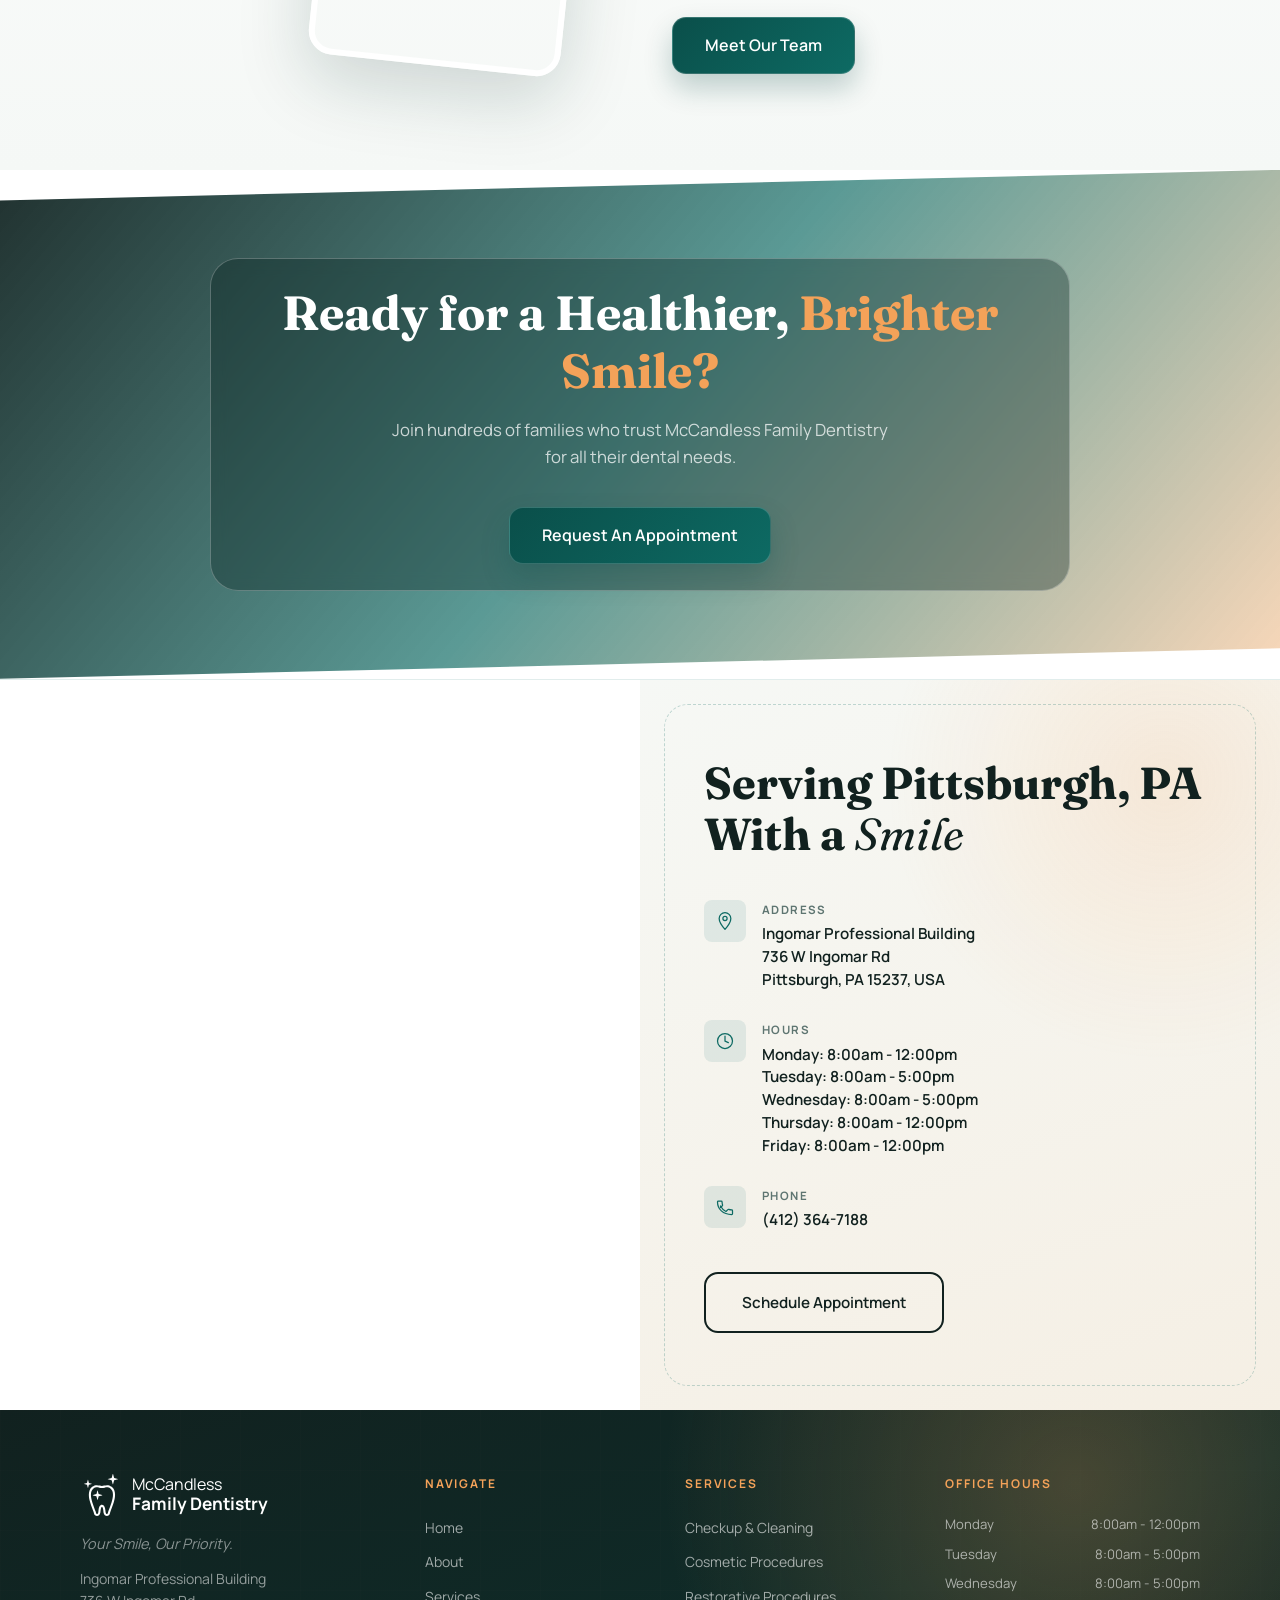
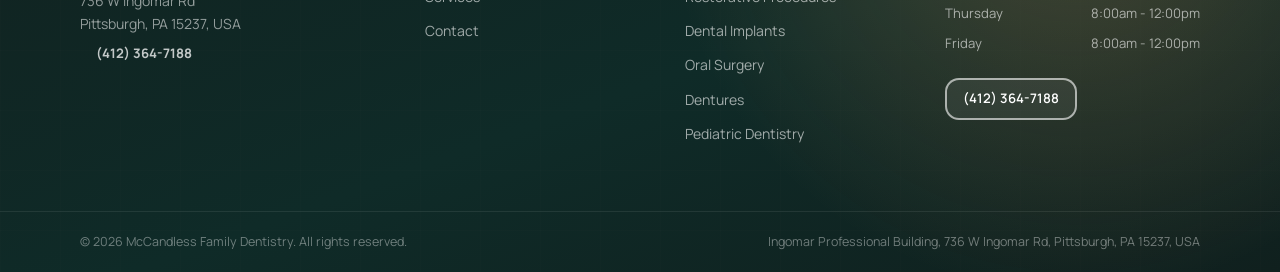
==== commit 2d62adc5: "removed TMJ pain navigation links" ====
--- a/index.html
+++ b/index.html
@@ -46,7 +46,6 @@
               <li><a href="./services/oral-surgery.html">Oral Surgery</a></li>
               <li><a href="./services/dentures.html">Dentures</a></li>
               <li><a href="./services/pediatric-dentistry.html">Pediatric Dentistry</a></li>
-              <li><a href="./services/tmj-pain.html">TMJ Pain</a></li>
               <li><a href="./services/sleep-apnea.html">Sleep Apnea</a></li>
             </ul>
           </li>
@@ -218,15 +217,6 @@
           <a href="./services/pediatric-dentistry.html" class="service-card__link">View details →</a>
         </div>
 
-        <div class="service-card reveal" data-delay="240">
-          <div class="service-card__icon-wrap">
-            <svg viewBox="0 0 24 24" fill="none" xmlns="http://www.w3.org/2000/svg" aria-hidden="true"><path d="M12 2C6.48 2 2 6.48 2 12s4.48 10 10 10 10-4.48 10-10S17.52 2 12 2zm-2 15l-5-5 1.41-1.41L10 14.17l7.59-7.59L19 8l-9 9z" stroke="currentColor" stroke-width="0.5" fill="currentColor"/></svg>
-          </div>
-          <h3 class="service-card__title">TMJ Pain Treatment</h3>
-          <p class="service-card__text">Relief from jaw pain, clicking, and discomfort with custom night guards and bite adjustments. Restore comfortable jaw function and eliminate pain.</p>
-          <a href="./services/tmj-pain.html" class="service-card__link">View details →</a>
-        </div>
-
         <div class="service-card reveal" data-delay="0">
           <div class="service-card__icon-wrap">
             <svg viewBox="0 0 24 24" fill="none" xmlns="http://www.w3.org/2000/svg" aria-hidden="true"><path d="M20 3H4c-1.1 0-2 .9-2 2v14c0 1.1.9 2 2 2h14l4 4v-18c0-1.1-.9-2-2-2zm-2 12h-8v-2h8v2zm0-4h-8V9h8v2z" stroke="currentColor" stroke-width="0.5" fill="currentColor"/></svg>
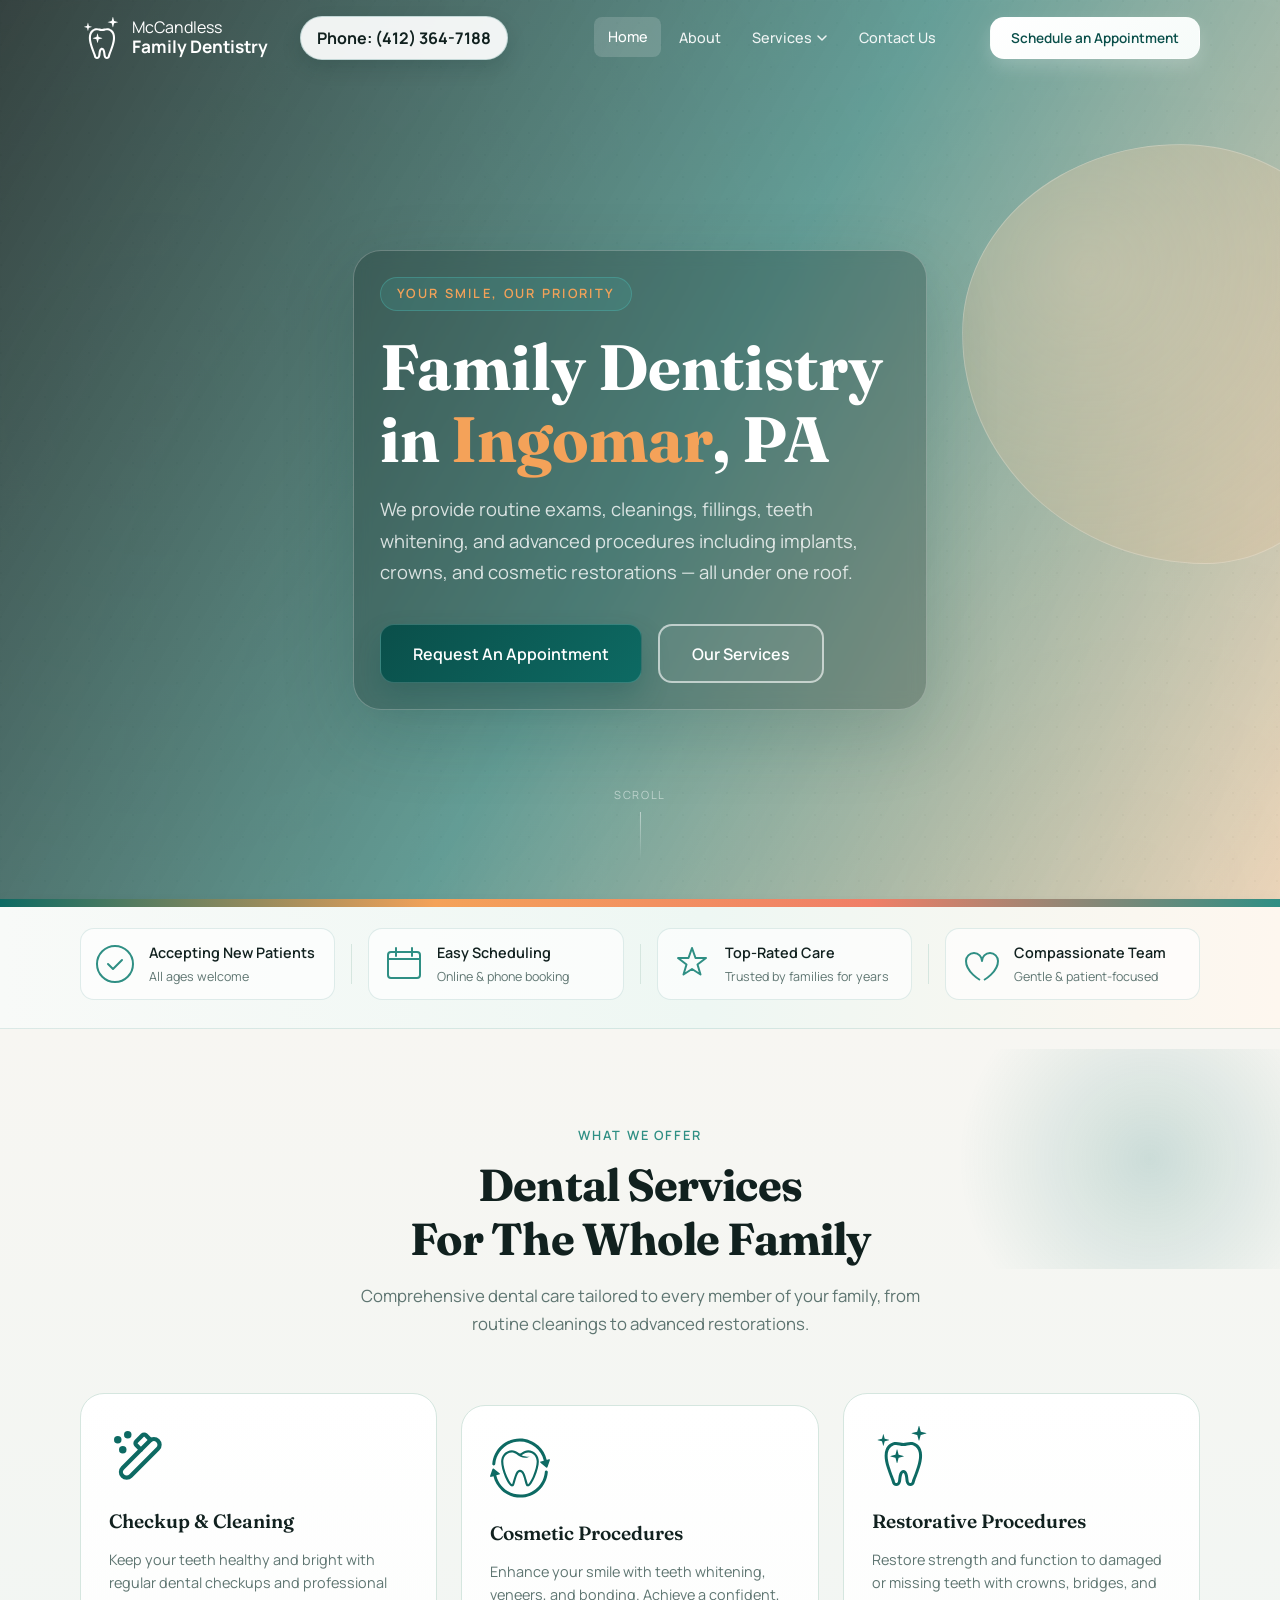
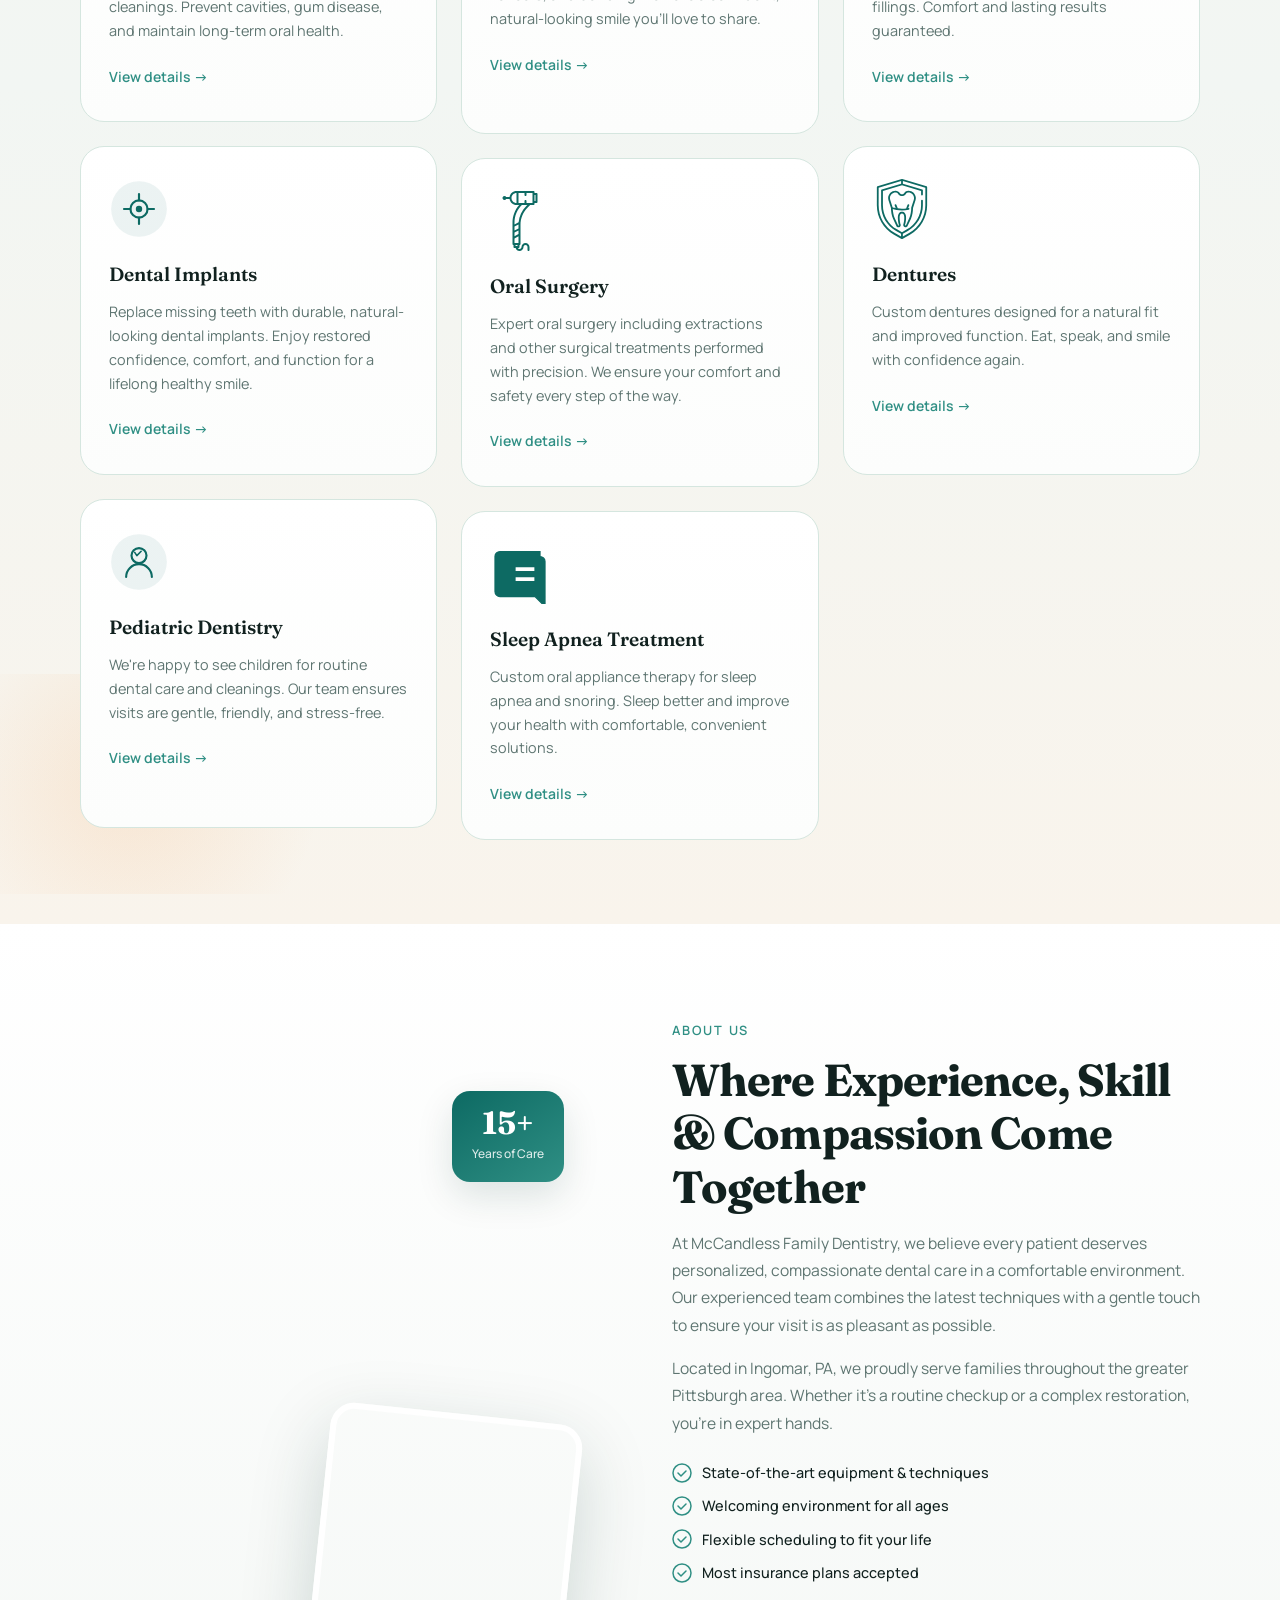
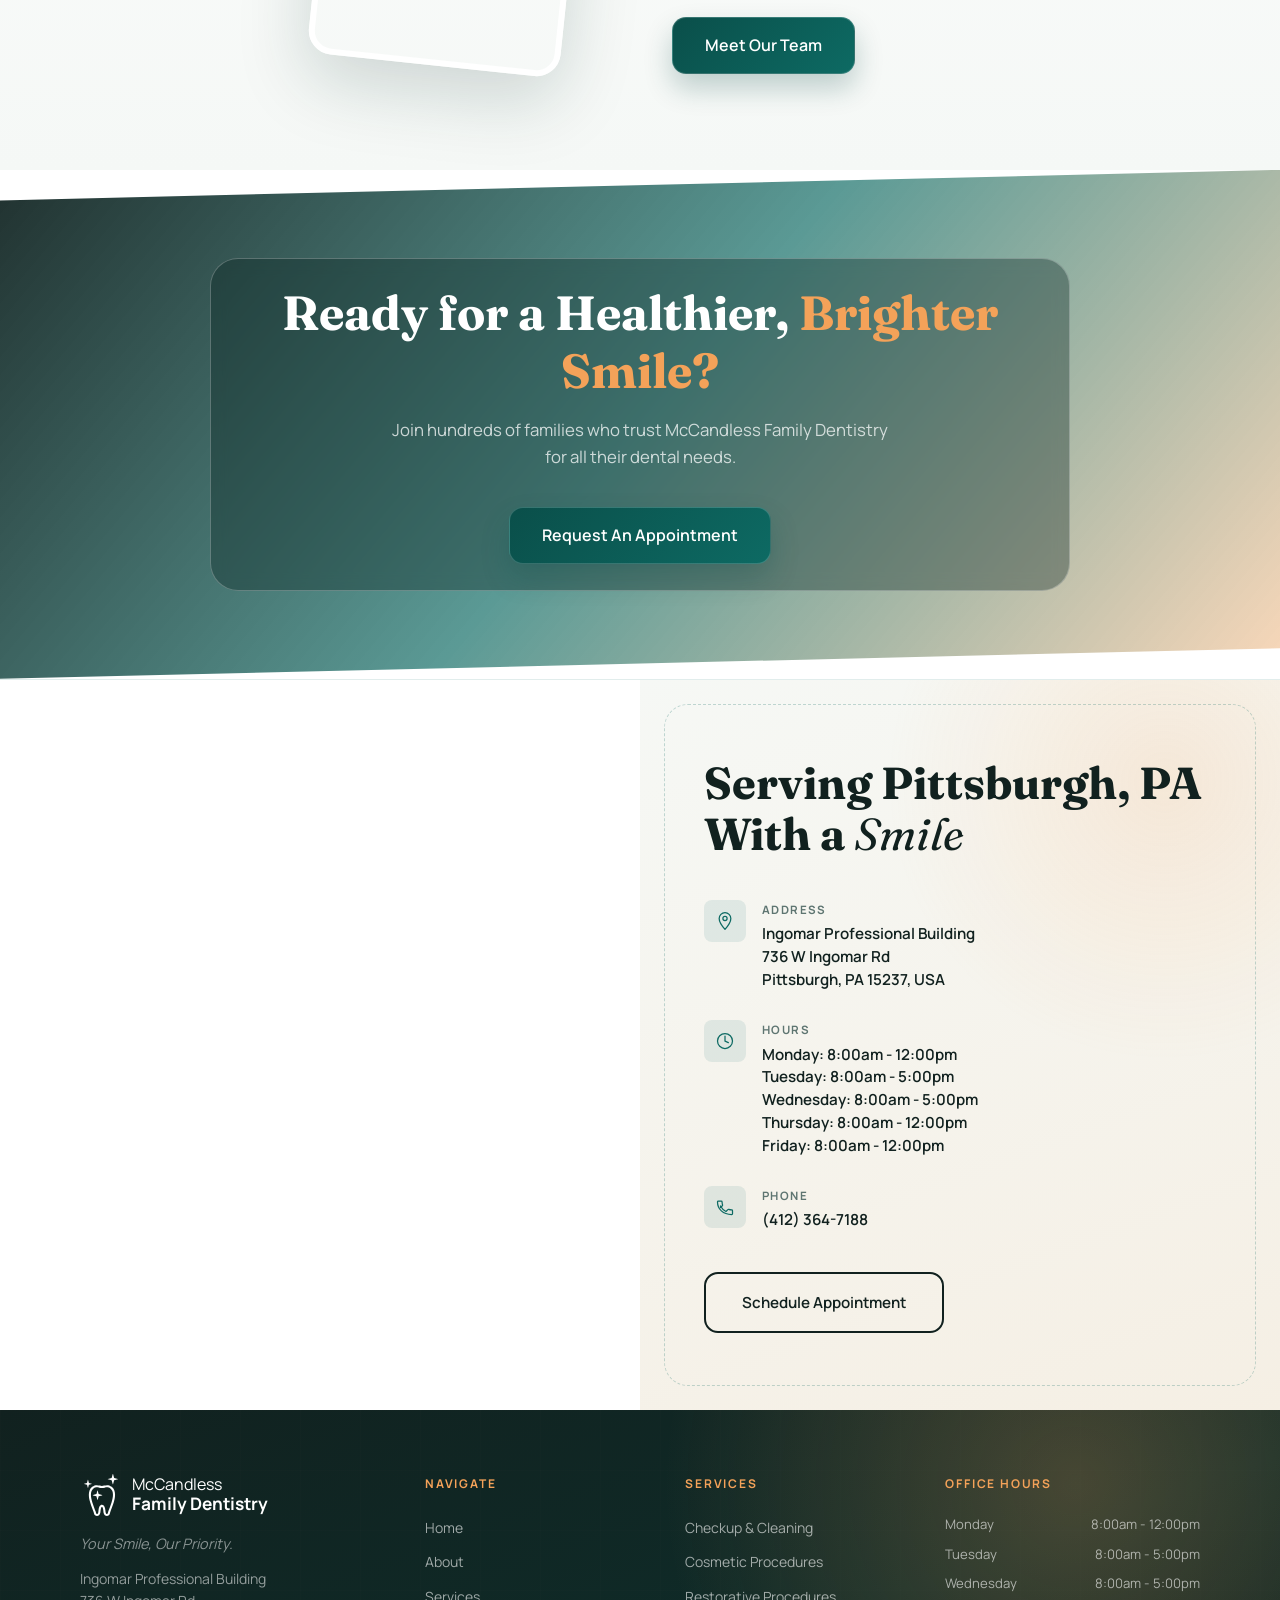
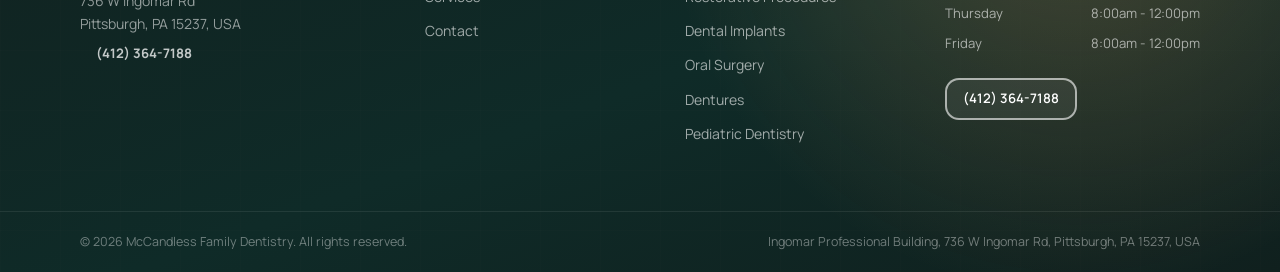
==== commit 30530e04: "updated text book appt --> schedule appt" ====
--- a/index.html
+++ b/index.html
@@ -53,7 +53,7 @@
         </ul>
       </nav>
 
-      <a href="https://appt.link/livewell-dental-care/livewell-dental-care" target="_blank" rel="noopener noreferrer" class="btn btn--primary btn--sm header__cta">Book Appointment</a>
+      <a href="https://appt.link/meet-with-mccandless-family-dentistry/example-meeting" target="_blank" rel="noopener noreferrer" class="btn btn--primary btn--sm header__cta">Schedule an Appointment</a>
 
       <button class="hamburger" id="hamburger" aria-label="Toggle menu" aria-expanded="false">
         <span></span><span></span><span></span>
@@ -75,7 +75,7 @@
         procedures including implants, crowns, and cosmetic restorations — all under one roof.
       </p>
       <div class="hero__actions reveal" data-delay="300">
-        <a href="https://appt.link/livewell-dental-care/livewell-dental-care" target="_blank" rel="noopener noreferrer" class="btn btn--primary btn--lg">Request An Appointment</a>
+        <a href="https://appt.link/meet-with-mccandless-family-dentistry/example-meeting" target="_blank" rel="noopener noreferrer" class="btn btn--primary btn--lg">Request An Appointment</a>
         <a href="#services" class="btn btn--outline-light btn--lg">Our Services</a>
       </div>
     </div>
@@ -278,7 +278,7 @@
     <div class="container cta-banner__inner reveal">
       <h2 class="cta-banner__title">Ready for a Healthier, <span class="text-accent">Brighter Smile?</span></h2>
       <p class="cta-banner__sub">Join hundreds of families who trust McCandless Family Dentistry for all their dental needs.</p>
-      <a href="https://appt.link/livewell-dental-care/livewell-dental-care" target="_blank" rel="noopener noreferrer" class="btn btn--primary btn--lg">Request An Appointment</a>
+      <a href="https://appt.link/meet-with-mccandless-family-dentistry/example-meeting" target="_blank" rel="noopener noreferrer" class="btn btn--primary btn--lg">Request An Appointment</a>
     </div>
   </section>
 
@@ -332,7 +332,7 @@
           </li>
         </ul>
 
-        <a href="https://appt.link/livewell-dental-care/livewell-dental-care"
+        <a href="https://appt.link/meet-with-mccandless-family-dentistry/example-meeting"
            target="_blank" rel="noopener noreferrer"
            class="contact__panel-btn">
           Schedule Appointment
